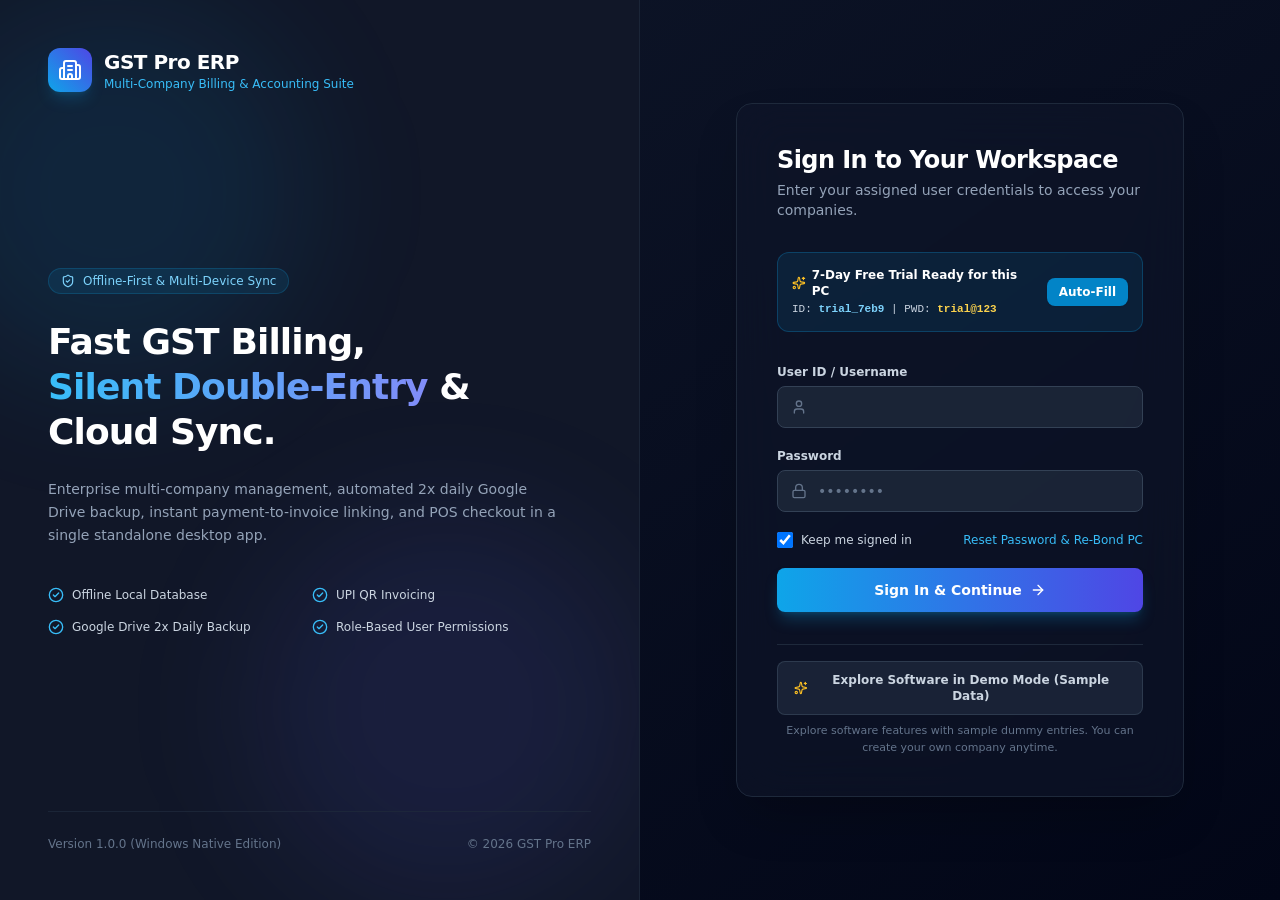
==== index.html @ 294fd4d0 "Add files via upload" ====
<!DOCTYPE html>
<html lang="en">
  <head>
    <meta charset="UTF-8" />
    <link rel="icon" type="image/svg+xml" href="/logo.svg" />
    <meta name="viewport" content="width=device-width, initial-scale=1.0" />
    <title>UBIT ERP GST Billing Software</title>
    <!-- Inter font -->
    <link rel="preconnect" href="https://fonts.googleapis.com">
    <link rel="preconnect" href="https://fonts.gstatic.com" crossorigin>
    <link href="https://fonts.googleapis.com/css2?family=Inter:wght@300;400;500;600;700;800&family=JetBrains+Mono:wght@400;500;600&display=swap" rel="stylesheet">
    <script type="module" crossorigin src="./assets/index-BmCd4CNB.js"></script>
    <script type="module" src="./assets/erp-enterprise-engine.js"></script>
    <link rel="stylesheet" crossorigin href="./assets/index-CzDQ3wMo.css">
    
    <!-- Automatic file:// Protocol Detection & Local Server Bridge -->
    <script>
      (function() {
        if (window.location.protocol === 'file:') {
          // Check if local server is listening on port 5173
          var testImg = new Image();
          testImg.onload = function() {
            window.location.href = 'http://localhost:5173/';
          };
          testImg.onerror = function() {
            setTimeout(function() {
              var root = document.getElementById('root');
              if (root && (!root.children || root.children.length === 0)) {
                root.className = 'min-h-screen flex items-center justify-center p-4 bg-slate-900 text-slate-100 font-sans';
                root.innerHTML = '<div style="max-width:540px;background:#1e293b;border:1px solid #334155;border-radius:16px;padding:32px;box-shadow:0 25px 50px -12px rgba(0,0,0,0.5);text-align:center;">' +
                  '<div style="font-size:42px;margin-bottom:12px;">🏢</div>' +
                  '<h2 style="font-size:20px;font-weight:800;color:#38bdf8;margin:0 0 8px 0;">UBIT ERP GST Billing Software</h2>' +
                  '<p style="font-size:13px;color:#94a3b8;line-height:1.5;margin-bottom:20px;">' +
                  'When opened as a direct file link (<code>file:///</code>), modern browsers restrict module loading due to web security sandboxes.' +
                  '</p>' +
                  '<div style="background:#0f172a;border:1px solid #334155;border-radius:12px;padding:16px;margin-bottom:24px;text-align:left;font-size:12px;color:#cbd5e1;line-height:1.7;">' +
                  '<strong style="color:#38bdf8;">👉 How to open locally with 1 click:</strong><br>' +
                  '1. Open this folder: <code style="color:#f1f5f9;">d:\\Websites\\ERP 14-10-2026</code><br>' +
                  '2. Double-click <strong>Launch-Software.bat</strong>.<br>' +
                  '3. The local engine will start instantly at <strong>http://localhost:5173/</strong>.' +
                  '</div>' +
                  '<a href="http://localhost:5173/" style="display:inline-block;background:#0284c7;color:#fff;font-weight:700;font-size:13px;padding:10px 24px;border-radius:8px;text-decoration:none;box-shadow:0 4px 12px rgba(2,132,199,0.3);">Launch at http://localhost:5173/ →</a>' +
                  '</div>';
              }
            }, 600);
          };
          testImg.src = 'http://localhost:5173/assets/index-CzDQ3wMo.css?t=' + Date.now();
        }
      })();
    </script>
  </head>
  <body class="bg-gray-50 text-slate-800 antialiased font-sans select-none overflow-hidden h-screen w-screen">
    <div id="root" class="h-full w-full"></div>
  </body>
</html>
---- assets/index-CzDQ3wMo.css ----
*,:before,:after{--tw-border-spacing-x: 0;--tw-border-spacing-y: 0;--tw-translate-x: 0;--tw-translate-y: 0;--tw-rotate: 0;--tw-skew-x: 0;--tw-skew-y: 0;--tw-scale-x: 1;--tw-scale-y: 1;--tw-pan-x: ;--tw-pan-y: ;--tw-pinch-zoom: ;--tw-scroll-snap-strictness: proximity;--tw-gradient-from-position: ;--tw-gradient-via-position: ;--tw-gradient-to-position: ;--tw-ordinal: ;--tw-slashed-zero: ;--tw-numeric-figure: ;--tw-numeric-spacing: ;--tw-numeric-fraction: ;--tw-ring-inset: ;--tw-ring-offset-width: 0px;--tw-ring-offset-color: #fff;--tw-ring-color: rgb(59 130 246 / .5);--tw-ring-offset-shadow: 0 0 #0000;--tw-ring-shadow: 0 0 #0000;--tw-shadow: 0 0 #0000;--tw-shadow-colored: 0 0 #0000;--tw-blur: ;--tw-brightness: ;--tw-contrast: ;--tw-grayscale: ;--tw-hue-rotate: ;--tw-invert: ;--tw-saturate: ;--tw-sepia: ;--tw-drop-shadow: ;--tw-backdrop-blur: ;--tw-backdrop-brightness: ;--tw-backdrop-contrast: ;--tw-backdrop-grayscale: ;--tw-backdrop-hue-rotate: ;--tw-backdrop-invert: ;--tw-backdrop-opacity: ;--tw-backdrop-saturate: ;--tw-backdrop-sepia: ;--tw-contain-size: ;--tw-contain-layout: ;--tw-contain-paint: ;--tw-contain-style: }::backdrop{--tw-border-spacing-x: 0;--tw-border-spacing-y: 0;--tw-translate-x: 0;--tw-translate-y: 0;--tw-rotate: 0;--tw-skew-x: 0;--tw-skew-y: 0;--tw-scale-x: 1;--tw-scale-y: 1;--tw-pan-x: ;--tw-pan-y: ;--tw-pinch-zoom: ;--tw-scroll-snap-strictness: proximity;--tw-gradient-from-position: ;--tw-gradient-via-position: ;--tw-gradient-to-position: ;--tw-ordinal: ;--tw-slashed-zero: ;--tw-numeric-figure: ;--tw-numeric-spacing: ;--tw-numeric-fraction: ;--tw-ring-inset: ;--tw-ring-offset-width: 0px;--tw-ring-offset-color: #fff;--tw-ring-color: rgb(59 130 246 / .5);--tw-ring-offset-shadow: 0 0 #0000;--tw-ring-shadow: 0 0 #0000;--tw-shadow: 0 0 #0000;--tw-shadow-colored: 0 0 #0000;--tw-blur: ;--tw-brightness: ;--tw-contrast: ;--tw-grayscale: ;--tw-hue-rotate: ;--tw-invert: ;--tw-saturate: ;--tw-sepia: ;--tw-drop-shadow: ;--tw-backdrop-blur: ;--tw-backdrop-brightness: ;--tw-backdrop-contrast: ;--tw-backdrop-grayscale: ;--tw-backdrop-hue-rotate: ;--tw-backdrop-invert: ;--tw-backdrop-opacity: ;--tw-backdrop-saturate: ;--tw-backdrop-sepia: ;--tw-contain-size: ;--tw-contain-layout: ;--tw-contain-paint: ;--tw-contain-style: }*,:before,:after{box-sizing:border-box;border-width:0;border-style:solid;border-color:#e5e7eb}:before,:after{--tw-content: ""}html,:host{line-height:1.5;-webkit-text-size-adjust:100%;-moz-tab-size:4;-o-tab-size:4;tab-size:4;font-family:ui-sans-serif,system-ui,sans-serif,"Apple Color Emoji","Segoe UI Emoji",Segoe UI Symbol,"Noto Color Emoji";font-feature-settings:normal;font-variation-settings:normal;-webkit-tap-highlight-color:transparent}body{margin:0;line-height:inherit}hr{height:0;color:inherit;border-top-width:1px}abbr:where([title]){-webkit-text-decoration:underline dotted;text-decoration:underline dotted}h1,h2,h3,h4,h5,h6{font-size:inherit;font-weight:inherit}a{color:inherit;text-decoration:inherit}b,strong{font-weight:bolder}code,kbd,samp,pre{font-family:ui-monospace,SFMono-Regular,Menlo,Monaco,Consolas,Liberation Mono,Courier New,monospace;font-feature-settings:normal;font-variation-settings:normal;font-size:1em}small{font-size:80%}sub,sup{font-size:75%;line-height:0;position:relative;vertical-align:baseline}sub{bottom:-.25em}sup{top:-.5em}table{text-indent:0;border-color:inherit;border-collapse:collapse}button,input,optgroup,select,textarea{font-family:inherit;font-feature-settings:inherit;font-variation-settings:inherit;font-size:100%;font-weight:inherit;line-height:inherit;letter-spacing:inherit;color:inherit;margin:0;padding:0}button,select{text-transform:none}button,input:where([type=button]),input:where([type=reset]),input:where([type=submit]){-webkit-appearance:button;background-color:transparent;background-image:none}:-moz-focusring{outline:auto}:-moz-ui-invalid{box-shadow:none}progress{vertical-align:baseline}::-webkit-inner-spin-button,::-webkit-outer-spin-button{height:auto}[type=search]{-webkit-appearance:textfield;outline-offset:-2px}::-webkit-search-decoration{-webkit-appearance:none}::-webkit-file-upload-button{-webkit-appearance:button;font:inherit}summary{display:list-item}blockquote,dl,dd,h1,h2,h3,h4,h5,h6,hr,figure,p,pre{margin:0}fieldset{margin:0;padding:0}legend{padding:0}ol,ul,menu{list-style:none;margin:0;padding:0}dialog{padding:0}textarea{resize:vertical}input::-moz-placeholder,textarea::-moz-placeholder{opacity:1;color:#9ca3af}input::placeholder,textarea::placeholder{opacity:1;color:#9ca3af}button,[role=button]{cursor:pointer}:disabled{cursor:default}img,svg,video,canvas,audio,iframe,embed,object{display:block;vertical-align:middle}img,video{max-width:100%;height:auto}[hidden]:where(:not([hidden=until-found])){display:none}body{font-family:Inter,system-ui,-apple-system,BlinkMacSystemFont,Segoe UI,Roboto,Oxygen,Ubuntu,Cantarell,sans-serif}.container{width:100%}@media(min-width:640px){.container{max-width:640px}}@media(min-width:768px){.container{max-width:768px}}@media(min-width:1024px){.container{max-width:1024px}}@media(min-width:1280px){.container{max-width:1280px}}@media(min-width:1536px){.container{max-width:1536px}}.pointer-events-none{pointer-events:none}.visible{visibility:visible}.collapse{visibility:collapse}.static{position:static}.fixed{position:fixed}.absolute{position:absolute}.relative{position:relative}.sticky{position:sticky}.inset-0{top:0;right:0;bottom:0;left:0}.inset-y-0{top:0;bottom:0}.-left-20{left:-5rem}.-top-2\.5{top:-.625rem}.bottom-0{bottom:0}.left-0{left:0}.left-2{left:.5rem}.left-2\.5{left:.625rem}.left-3{left:.75rem}.right-0{right:0}.right-2{right:.5rem}.right-2\.5{right:.625rem}.right-3{right:.75rem}.right-4{right:1rem}.top-0{top:0}.top-1{top:.25rem}.top-1\/2{top:50%}.top-11{top:2.75rem}.top-2{top:.5rem}.top-2\.5{top:.625rem}.top-4{top:1rem}.top-full{top:100%}.z-10{z-index:10}.z-20{z-index:20}.z-30{z-index:30}.z-40{z-index:40}.z-50{z-index:50}.z-\[60\]{z-index:60}.z-\[70\]{z-index:70}.z-\[9998\]{z-index:9998}.z-\[9999\]{z-index:9999}.col-span-2{grid-column:span 2 / span 2}.col-span-3{grid-column:span 3 / span 3}.col-span-full{grid-column:1 / -1}.mx-1{margin-left:.25rem;margin-right:.25rem}.mx-2{margin-left:.5rem;margin-right:.5rem}.mx-auto{margin-left:auto;margin-right:auto}.my-1{margin-top:.25rem;margin-bottom:.25rem}.my-auto{margin-top:auto;margin-bottom:auto}.mb-0\.5{margin-bottom:.125rem}.mb-1{margin-bottom:.25rem}.mb-1\.5{margin-bottom:.375rem}.mb-2{margin-bottom:.5rem}.mb-3{margin-bottom:.75rem}.mb-4{margin-bottom:1rem}.mb-6{margin-bottom:1.5rem}.mb-8{margin-bottom:2rem}.ml-0\.5{margin-left:.125rem}.ml-1{margin-left:.25rem}.ml-1\.5{margin-left:.375rem}.ml-2{margin-left:.5rem}.ml-auto{margin-left:auto}.mr-1{margin-right:.25rem}.mr-1\.5{margin-right:.375rem}.mt-0\.5{margin-top:.125rem}.mt-1{margin-top:.25rem}.mt-1\.5{margin-top:.375rem}.mt-10{margin-top:2.5rem}.mt-2{margin-top:.5rem}.mt-3{margin-top:.75rem}.mt-4{margin-top:1rem}.mt-5{margin-top:1.25rem}.mt-6{margin-top:1.5rem}.mt-8{margin-top:2rem}.line-clamp-2{overflow:hidden;display:-webkit-box;-webkit-box-orient:vertical;-webkit-line-clamp:2}.block{display:block}.inline-block{display:inline-block}.flex{display:flex}.inline-flex{display:inline-flex}.table{display:table}.grid{display:grid}.contents{display:contents}.hidden{display:none}.h-1\.5{height:.375rem}.h-10{height:2.5rem}.h-11{height:2.75rem}.h-12{height:3rem}.h-14{height:3.5rem}.h-16{height:4rem}.h-2{height:.5rem}.h-2\.5{height:.625rem}.h-3{height:.75rem}.h-3\.5{height:.875rem}.h-4{height:1rem}.h-48{height:12rem}.h-5{height:1.25rem}.h-6{height:1.5rem}.h-7{height:1.75rem}.h-72{height:18rem}.h-8{height:2rem}.h-9{height:2.25rem}.h-96{height:24rem}.h-\[18px\]{height:18px}.h-\[92vh\]{height:92vh}.h-\[95vh\]{height:95vh}.h-\[calc\(100vh-112px\)\]{height:calc(100vh - 112px)}.h-full{height:100%}.h-screen{height:100vh}.max-h-11{max-height:2.75rem}.max-h-24{max-height:6rem}.max-h-36{max-height:9rem}.max-h-40{max-height:10rem}.max-h-48{max-height:12rem}.max-h-52{max-height:13rem}.max-h-56{max-height:14rem}.max-h-60{max-height:15rem}.max-h-80{max-height:20rem}.max-h-\[320px\]{max-height:320px}.max-h-\[340px\]{max-height:340px}.max-h-\[380px\]{max-height:380px}.max-h-\[60vh\]{max-height:60vh}.max-h-\[80vh\]{max-height:80vh}.max-h-\[90vh\]{max-height:90vh}.max-h-\[92vh\]{max-height:92vh}.max-h-\[94vh\]{max-height:94vh}.max-h-\[95vh\]{max-height:95vh}.max-h-full{max-height:100%}.min-h-\[105px\]{min-height:105px}.min-h-\[115px\]{min-height:115px}.min-h-\[340px\]{min-height:340px}.min-h-\[80px\]{min-height:80px}.min-h-screen{min-height:100vh}.w-1\.5{width:.375rem}.w-10{width:2.5rem}.w-11{width:2.75rem}.w-12{width:3rem}.w-14{width:3.5rem}.w-16{width:4rem}.w-2{width:.5rem}.w-2\.5{width:.625rem}.w-20{width:5rem}.w-24{width:6rem}.w-28{width:7rem}.w-3{width:.75rem}.w-3\.5{width:.875rem}.w-32{width:8rem}.w-36{width:9rem}.w-4{width:1rem}.w-44{width:11rem}.w-48{width:12rem}.w-5{width:1.25rem}.w-56{width:14rem}.w-6{width:1.5rem}.w-64{width:16rem}.w-7{width:1.75rem}.w-72{width:18rem}.w-8{width:2rem}.w-80{width:20rem}.w-9{width:2.25rem}.w-96{width:24rem}.w-\[18px\]{width:18px}.w-full{width:100%}.w-px{width:1px}.w-screen{width:100vw}.min-w-0{min-width:0px}.min-w-\[140px\]{min-width:140px}.min-w-\[160px\]{min-width:160px}.min-w-\[200px\]{min-width:200px}.min-w-\[220px\]{min-width:220px}.min-w-\[240px\]{min-width:240px}.min-w-\[260px\]{min-width:260px}.max-w-2xl{max-width:42rem}.max-w-3xl{max-width:48rem}.max-w-4xl{max-width:56rem}.max-w-5xl{max-width:64rem}.max-w-6xl{max-width:72rem}.max-w-\[120px\]{max-width:120px}.max-w-\[130px\]{max-width:130px}.max-w-\[140px\]{max-width:140px}.max-w-\[1600px\]{max-width:1600px}.max-w-\[160px\]{max-width:160px}.max-w-\[180px\]{max-width:180px}.max-w-\[200px\]{max-width:200px}.max-w-\[280px\]{max-width:280px}.max-w-\[340px\]{max-width:340px}.max-w-\[380px\]{max-width:380px}.max-w-\[420px\]{max-width:420px}.max-w-full{max-width:100%}.max-w-lg{max-width:32rem}.max-w-md{max-width:28rem}.max-w-sm{max-width:24rem}.max-w-xl{max-width:36rem}.max-w-xs{max-width:20rem}.flex-1{flex:1 1 0%}.shrink-0{flex-shrink:0}.border-collapse{border-collapse:collapse}.-translate-y-1\/2{--tw-translate-y: -50%;transform:translate(var(--tw-translate-x),var(--tw-translate-y)) rotate(var(--tw-rotate)) skew(var(--tw-skew-x)) skewY(var(--tw-skew-y)) scaleX(var(--tw-scale-x)) scaleY(var(--tw-scale-y))}.rotate-180{--tw-rotate: 180deg;transform:translate(var(--tw-translate-x),var(--tw-translate-y)) rotate(var(--tw-rotate)) skew(var(--tw-skew-x)) skewY(var(--tw-skew-y)) scaleX(var(--tw-scale-x)) scaleY(var(--tw-scale-y))}.scale-110{--tw-scale-x: 1.1;--tw-scale-y: 1.1;transform:translate(var(--tw-translate-x),var(--tw-translate-y)) rotate(var(--tw-rotate)) skew(var(--tw-skew-x)) skewY(var(--tw-skew-y)) scaleX(var(--tw-scale-x)) scaleY(var(--tw-scale-y))}@keyframes pulse{50%{opacity:.5}}.animate-pulse{animation:pulse 2s cubic-bezier(.4,0,.6,1) infinite}@keyframes spin{to{transform:rotate(360deg)}}.animate-spin{animation:spin 1s linear infinite}.cursor-default{cursor:default}.cursor-not-allowed{cursor:not-allowed}.cursor-pointer{cursor:pointer}.select-none{-webkit-user-select:none;-moz-user-select:none;user-select:none}.select-all{-webkit-user-select:all;-moz-user-select:all;user-select:all}.resize-none{resize:none}.resize{resize:both}.list-decimal{list-style-type:decimal}.appearance-none{-webkit-appearance:none;-moz-appearance:none;appearance:none}.grid-cols-1{grid-template-columns:repeat(1,minmax(0,1fr))}.grid-cols-2{grid-template-columns:repeat(2,minmax(0,1fr))}.grid-cols-3{grid-template-columns:repeat(3,minmax(0,1fr))}.grid-cols-5{grid-template-columns:repeat(5,minmax(0,1fr))}.flex-col{flex-direction:column}.flex-wrap{flex-wrap:wrap}.flex-nowrap{flex-wrap:nowrap}.items-start{align-items:flex-start}.items-end{align-items:flex-end}.items-center{align-items:center}.items-baseline{align-items:baseline}.items-stretch{align-items:stretch}.justify-start{justify-content:flex-start}.justify-end{justify-content:flex-end}.justify-center{justify-content:center}.justify-between{justify-content:space-between}.gap-0\.5{gap:.125rem}.gap-1{gap:.25rem}.gap-1\.5{gap:.375rem}.gap-2{gap:.5rem}.gap-2\.5{gap:.625rem}.gap-3{gap:.75rem}.gap-3\.5{gap:.875rem}.gap-4{gap:1rem}.gap-5{gap:1.25rem}.gap-6{gap:1.5rem}.gap-8{gap:2rem}.gap-x-6{-moz-column-gap:1.5rem;column-gap:1.5rem}.gap-y-1{row-gap:.25rem}.space-x-1\.5>:not([hidden])~:not([hidden]){--tw-space-x-reverse: 0;margin-right:calc(.375rem * var(--tw-space-x-reverse));margin-left:calc(.375rem * calc(1 - var(--tw-space-x-reverse)))}.space-x-2>:not([hidden])~:not([hidden]){--tw-space-x-reverse: 0;margin-right:calc(.5rem * var(--tw-space-x-reverse));margin-left:calc(.5rem * calc(1 - var(--tw-space-x-reverse)))}.space-y-0>:not([hidden])~:not([hidden]){--tw-space-y-reverse: 0;margin-top:calc(0px * calc(1 - var(--tw-space-y-reverse)));margin-bottom:calc(0px * var(--tw-space-y-reverse))}.space-y-0\.5>:not([hidden])~:not([hidden]){--tw-space-y-reverse: 0;margin-top:calc(.125rem * calc(1 - var(--tw-space-y-reverse)));margin-bottom:calc(.125rem * var(--tw-space-y-reverse))}.space-y-1>:not([hidden])~:not([hidden]){--tw-space-y-reverse: 0;margin-top:calc(.25rem * calc(1 - var(--tw-space-y-reverse)));margin-bottom:calc(.25rem * var(--tw-space-y-reverse))}.space-y-1\.5>:not([hidden])~:not([hidden]){--tw-space-y-reverse: 0;margin-top:calc(.375rem * calc(1 - var(--tw-space-y-reverse)));margin-bottom:calc(.375rem * var(--tw-space-y-reverse))}.space-y-2>:not([hidden])~:not([hidden]){--tw-space-y-reverse: 0;margin-top:calc(.5rem * calc(1 - var(--tw-space-y-reverse)));margin-bottom:calc(.5rem * var(--tw-space-y-reverse))}.space-y-2\.5>:not([hidden])~:not([hidden]){--tw-space-y-reverse: 0;margin-top:calc(.625rem * calc(1 - var(--tw-space-y-reverse)));margin-bottom:calc(.625rem * var(--tw-space-y-reverse))}.space-y-3>:not([hidden])~:not([hidden]){--tw-space-y-reverse: 0;margin-top:calc(.75rem * calc(1 - var(--tw-space-y-reverse)));margin-bottom:calc(.75rem * var(--tw-space-y-reverse))}.space-y-3\.5>:not([hidden])~:not([hidden]){--tw-space-y-reverse: 0;margin-top:calc(.875rem * calc(1 - var(--tw-space-y-reverse)));margin-bottom:calc(.875rem * var(--tw-space-y-reverse))}.space-y-4>:not([hidden])~:not([hidden]){--tw-space-y-reverse: 0;margin-top:calc(1rem * calc(1 - var(--tw-space-y-reverse)));margin-bottom:calc(1rem * var(--tw-space-y-reverse))}.space-y-5>:not([hidden])~:not([hidden]){--tw-space-y-reverse: 0;margin-top:calc(1.25rem * calc(1 - var(--tw-space-y-reverse)));margin-bottom:calc(1.25rem * var(--tw-space-y-reverse))}.space-y-6>:not([hidden])~:not([hidden]){--tw-space-y-reverse: 0;margin-top:calc(1.5rem * calc(1 - var(--tw-space-y-reverse)));margin-bottom:calc(1.5rem * var(--tw-space-y-reverse))}.space-y-8>:not([hidden])~:not([hidden]){--tw-space-y-reverse: 0;margin-top:calc(2rem * calc(1 - var(--tw-space-y-reverse)));margin-bottom:calc(2rem * var(--tw-space-y-reverse))}.divide-x>:not([hidden])~:not([hidden]){--tw-divide-x-reverse: 0;border-right-width:calc(1px * var(--tw-divide-x-reverse));border-left-width:calc(1px * calc(1 - var(--tw-divide-x-reverse)))}.divide-y>:not([hidden])~:not([hidden]){--tw-divide-y-reverse: 0;border-top-width:calc(1px * calc(1 - var(--tw-divide-y-reverse)));border-bottom-width:calc(1px * var(--tw-divide-y-reverse))}.divide-slate-100>:not([hidden])~:not([hidden]){--tw-divide-opacity: 1;border-color:rgb(241 245 249 / var(--tw-divide-opacity, 1))}.divide-slate-200>:not([hidden])~:not([hidden]){--tw-divide-opacity: 1;border-color:rgb(226 232 240 / var(--tw-divide-opacity, 1))}.divide-slate-700>:not([hidden])~:not([hidden]){--tw-divide-opacity: 1;border-color:rgb(51 65 85 / var(--tw-divide-opacity, 1))}.self-start{align-self:flex-start}.overflow-hidden{overflow:hidden}.overflow-visible{overflow:visible}.overflow-x-auto{overflow-x:auto}.overflow-y-auto{overflow-y:auto}.truncate{overflow:hidden;text-overflow:ellipsis;white-space:nowrap}.whitespace-nowrap{white-space:nowrap}.whitespace-pre-line{white-space:pre-line}.break-all{word-break:break-all}.rounded{border-radius:.25rem}.rounded-2xl{border-radius:1rem}.rounded-full{border-radius:9999px}.rounded-lg{border-radius:.5rem}.rounded-md{border-radius:.375rem}.rounded-xl{border-radius:.75rem}.rounded-b-2xl{border-bottom-right-radius:1rem;border-bottom-left-radius:1rem}.rounded-t-2xl{border-top-left-radius:1rem;border-top-right-radius:1rem}.border{border-width:1px}.border-0{border-width:0px}.border-2{border-width:2px}.border-4{border-width:4px}.border-b{border-bottom-width:1px}.border-b-0{border-bottom-width:0px}.border-b-2{border-bottom-width:2px}.border-l{border-left-width:1px}.border-l-4{border-left-width:4px}.border-l-8{border-left-width:8px}.border-r{border-right-width:1px}.border-r-2{border-right-width:2px}.border-t{border-top-width:1px}.border-t-2{border-top-width:2px}.border-t-4{border-top-width:4px}.border-dashed{border-style:dashed}.border-double{border-style:double}.border-amber-200{--tw-border-opacity: 1;border-color:rgb(253 230 138 / var(--tw-border-opacity, 1))}.border-amber-200\/50{border-color:#fde68a80}.border-amber-200\/60{border-color:#fde68a99}.border-amber-300{--tw-border-opacity: 1;border-color:rgb(252 211 77 / var(--tw-border-opacity, 1))}.border-amber-400{--tw-border-opacity: 1;border-color:rgb(251 191 36 / var(--tw-border-opacity, 1))}.border-amber-500{--tw-border-opacity: 1;border-color:rgb(245 158 11 / var(--tw-border-opacity, 1))}.border-amber-500\/30{border-color:#f59e0b4d}.border-amber-500\/40{border-color:#f59e0b66}.border-amber-600{--tw-border-opacity: 1;border-color:rgb(217 119 6 / var(--tw-border-opacity, 1))}.border-emerald-100{--tw-border-opacity: 1;border-color:rgb(209 250 229 / var(--tw-border-opacity, 1))}.border-emerald-200{--tw-border-opacity: 1;border-color:rgb(167 243 208 / var(--tw-border-opacity, 1))}.border-emerald-200\/60{border-color:#a7f3d099}.border-emerald-200\/80{border-color:#a7f3d0cc}.border-emerald-300{--tw-border-opacity: 1;border-color:rgb(110 231 183 / var(--tw-border-opacity, 1))}.border-emerald-400\/30{border-color:#34d3994d}.border-emerald-500{--tw-border-opacity: 1;border-color:rgb(16 185 129 / var(--tw-border-opacity, 1))}.border-emerald-500\/20{border-color:#10b98133}.border-emerald-500\/25{border-color:#10b98140}.border-emerald-500\/30{border-color:#10b9814d}.border-emerald-700{--tw-border-opacity: 1;border-color:rgb(4 120 87 / var(--tw-border-opacity, 1))}.border-emerald-800{--tw-border-opacity: 1;border-color:rgb(6 95 70 / var(--tw-border-opacity, 1))}.border-indigo-100{--tw-border-opacity: 1;border-color:rgb(224 231 255 / var(--tw-border-opacity, 1))}.border-indigo-200{--tw-border-opacity: 1;border-color:rgb(199 210 254 / var(--tw-border-opacity, 1))}.border-indigo-200\/60{border-color:#c7d2fe99}.border-indigo-300{--tw-border-opacity: 1;border-color:rgb(165 180 252 / var(--tw-border-opacity, 1))}.border-indigo-700{--tw-border-opacity: 1;border-color:rgb(67 56 202 / var(--tw-border-opacity, 1))}.border-purple-200{--tw-border-opacity: 1;border-color:rgb(233 213 255 / var(--tw-border-opacity, 1))}.border-red-100{--tw-border-opacity: 1;border-color:rgb(254 226 226 / var(--tw-border-opacity, 1))}.border-rose-100{--tw-border-opacity: 1;border-color:rgb(255 228 230 / var(--tw-border-opacity, 1))}.border-rose-200{--tw-border-opacity: 1;border-color:rgb(254 205 211 / var(--tw-border-opacity, 1))}.border-rose-200\/60{border-color:#fecdd399}.border-rose-200\/80{border-color:#fecdd3cc}.border-rose-300{--tw-border-opacity: 1;border-color:rgb(253 164 175 / var(--tw-border-opacity, 1))}.border-rose-500{--tw-border-opacity: 1;border-color:rgb(244 63 94 / var(--tw-border-opacity, 1))}.border-rose-500\/20{border-color:#f43f5e33}.border-rose-500\/30{border-color:#f43f5e4d}.border-rose-700{--tw-border-opacity: 1;border-color:rgb(190 18 60 / var(--tw-border-opacity, 1))}.border-rose-800{--tw-border-opacity: 1;border-color:rgb(159 18 57 / var(--tw-border-opacity, 1))}.border-sky-100{--tw-border-opacity: 1;border-color:rgb(224 242 254 / var(--tw-border-opacity, 1))}.border-sky-200{--tw-border-opacity: 1;border-color:rgb(186 230 253 / var(--tw-border-opacity, 1))}.border-sky-200\/60{border-color:#bae6fd99}.border-sky-300{--tw-border-opacity: 1;border-color:rgb(125 211 252 / var(--tw-border-opacity, 1))}.border-sky-400{--tw-border-opacity: 1;border-color:rgb(56 189 248 / var(--tw-border-opacity, 1))}.border-sky-500{--tw-border-opacity: 1;border-color:rgb(14 165 233 / var(--tw-border-opacity, 1))}.border-sky-500\/20{border-color:#0ea5e933}.border-sky-500\/25{border-color:#0ea5e940}.border-sky-500\/30{border-color:#0ea5e94d}.border-sky-500\/40{border-color:#0ea5e966}.border-sky-600{--tw-border-opacity: 1;border-color:rgb(2 132 199 / var(--tw-border-opacity, 1))}.border-sky-800\/80{border-color:#075985cc}.border-slate-100{--tw-border-opacity: 1;border-color:rgb(241 245 249 / var(--tw-border-opacity, 1))}.border-slate-200{--tw-border-opacity: 1;border-color:rgb(226 232 240 / var(--tw-border-opacity, 1))}.border-slate-200\/60{border-color:#e2e8f099}.border-slate-200\/80{border-color:#e2e8f0cc}.border-slate-200\/90{border-color:#e2e8f0e6}.border-slate-300{--tw-border-opacity: 1;border-color:rgb(203 213 225 / var(--tw-border-opacity, 1))}.border-slate-400{--tw-border-opacity: 1;border-color:rgb(148 163 184 / var(--tw-border-opacity, 1))}.border-slate-600{--tw-border-opacity: 1;border-color:rgb(71 85 105 / var(--tw-border-opacity, 1))}.border-slate-700{--tw-border-opacity: 1;border-color:rgb(51 65 85 / var(--tw-border-opacity, 1))}.border-slate-700\/60{border-color:#33415599}.border-slate-700\/80{border-color:#334155cc}.border-slate-800{--tw-border-opacity: 1;border-color:rgb(30 41 59 / var(--tw-border-opacity, 1))}.border-slate-800\/80{border-color:#1e293bcc}.border-teal-500{--tw-border-opacity: 1;border-color:rgb(20 184 166 / var(--tw-border-opacity, 1))}.border-transparent{border-color:transparent}.border-white\/30{border-color:#ffffff4d}.border-t-sky-500{--tw-border-opacity: 1;border-top-color:rgb(14 165 233 / var(--tw-border-opacity, 1))}.border-t-white{--tw-border-opacity: 1;border-top-color:rgb(255 255 255 / var(--tw-border-opacity, 1))}.bg-\[\#1a73e8\]{--tw-bg-opacity: 1;background-color:rgb(26 115 232 / var(--tw-bg-opacity, 1))}.bg-amber-100{--tw-bg-opacity: 1;background-color:rgb(254 243 199 / var(--tw-bg-opacity, 1))}.bg-amber-400{--tw-bg-opacity: 1;background-color:rgb(251 191 36 / var(--tw-bg-opacity, 1))}.bg-amber-50{--tw-bg-opacity: 1;background-color:rgb(255 251 235 / var(--tw-bg-opacity, 1))}.bg-amber-50\/40{background-color:#fffbeb66}.bg-amber-50\/60{background-color:#fffbeb99}.bg-amber-500{--tw-bg-opacity: 1;background-color:rgb(245 158 11 / var(--tw-bg-opacity, 1))}.bg-amber-500\/10{background-color:#f59e0b1a}.bg-amber-500\/15{background-color:#f59e0b26}.bg-amber-500\/20{background-color:#f59e0b33}.bg-amber-600{--tw-bg-opacity: 1;background-color:rgb(217 119 6 / var(--tw-bg-opacity, 1))}.bg-black\/50{background-color:#00000080}.bg-black\/60{background-color:#0009}.bg-black\/70{background-color:#000000b3}.bg-black\/75{background-color:#000000bf}.bg-black\/80{background-color:#000c}.bg-cyan-400{--tw-bg-opacity: 1;background-color:rgb(34 211 238 / var(--tw-bg-opacity, 1))}.bg-cyan-50\/20{background-color:#ecfeff33}.bg-cyan-600{--tw-bg-opacity: 1;background-color:rgb(8 145 178 / var(--tw-bg-opacity, 1))}.bg-emerald-100{--tw-bg-opacity: 1;background-color:rgb(209 250 229 / var(--tw-bg-opacity, 1))}.bg-emerald-400{--tw-bg-opacity: 1;background-color:rgb(52 211 153 / var(--tw-bg-opacity, 1))}.bg-emerald-50{--tw-bg-opacity: 1;background-color:rgb(236 253 245 / var(--tw-bg-opacity, 1))}.bg-emerald-50\/40{background-color:#ecfdf566}.bg-emerald-50\/50{background-color:#ecfdf580}.bg-emerald-50\/70{background-color:#ecfdf5b3}.bg-emerald-500{--tw-bg-opacity: 1;background-color:rgb(16 185 129 / var(--tw-bg-opacity, 1))}.bg-emerald-500\/10{background-color:#10b9811a}.bg-emerald-500\/15{background-color:#10b98126}.bg-emerald-500\/20{background-color:#10b98133}.bg-emerald-600{--tw-bg-opacity: 1;background-color:rgb(5 150 105 / var(--tw-bg-opacity, 1))}.bg-emerald-700{--tw-bg-opacity: 1;background-color:rgb(4 120 87 / var(--tw-bg-opacity, 1))}.bg-emerald-900{--tw-bg-opacity: 1;background-color:rgb(6 78 59 / var(--tw-bg-opacity, 1))}.bg-emerald-950{--tw-bg-opacity: 1;background-color:rgb(2 44 34 / var(--tw-bg-opacity, 1))}.bg-gray-50{--tw-bg-opacity: 1;background-color:rgb(249 250 251 / var(--tw-bg-opacity, 1))}.bg-indigo-100{--tw-bg-opacity: 1;background-color:rgb(224 231 255 / var(--tw-bg-opacity, 1))}.bg-indigo-400{--tw-bg-opacity: 1;background-color:rgb(129 140 248 / var(--tw-bg-opacity, 1))}.bg-indigo-50{--tw-bg-opacity: 1;background-color:rgb(238 242 255 / var(--tw-bg-opacity, 1))}.bg-indigo-50\/20{background-color:#eef2ff33}.bg-indigo-50\/60{background-color:#eef2ff99}.bg-indigo-50\/70{background-color:#eef2ffb3}.bg-indigo-500\/10{background-color:#6366f11a}.bg-indigo-600{--tw-bg-opacity: 1;background-color:rgb(79 70 229 / var(--tw-bg-opacity, 1))}.bg-navy-900{--tw-bg-opacity: 1;background-color:rgb(17 23 40 / var(--tw-bg-opacity, 1))}.bg-navy-950{--tw-bg-opacity: 1;background-color:rgb(10 13 24 / var(--tw-bg-opacity, 1))}.bg-purple-50{--tw-bg-opacity: 1;background-color:rgb(250 245 255 / var(--tw-bg-opacity, 1))}.bg-purple-600{--tw-bg-opacity: 1;background-color:rgb(147 51 234 / var(--tw-bg-opacity, 1))}.bg-purple-700{--tw-bg-opacity: 1;background-color:rgb(126 34 206 / var(--tw-bg-opacity, 1))}.bg-red-50\/60{background-color:#fef2f299}.bg-rose-100{--tw-bg-opacity: 1;background-color:rgb(255 228 230 / var(--tw-bg-opacity, 1))}.bg-rose-400{--tw-bg-opacity: 1;background-color:rgb(251 113 133 / var(--tw-bg-opacity, 1))}.bg-rose-50{--tw-bg-opacity: 1;background-color:rgb(255 241 242 / var(--tw-bg-opacity, 1))}.bg-rose-50\/20{background-color:#fff1f233}.bg-rose-50\/40{background-color:#fff1f266}.bg-rose-50\/70{background-color:#fff1f2b3}.bg-rose-500{--tw-bg-opacity: 1;background-color:rgb(244 63 94 / var(--tw-bg-opacity, 1))}.bg-rose-500\/10{background-color:#f43f5e1a}.bg-rose-500\/15{background-color:#f43f5e26}.bg-rose-500\/20{background-color:#f43f5e33}.bg-rose-600{--tw-bg-opacity: 1;background-color:rgb(225 29 72 / var(--tw-bg-opacity, 1))}.bg-rose-900{--tw-bg-opacity: 1;background-color:rgb(136 19 55 / var(--tw-bg-opacity, 1))}.bg-rose-950{--tw-bg-opacity: 1;background-color:rgb(76 5 25 / var(--tw-bg-opacity, 1))}.bg-sky-100{--tw-bg-opacity: 1;background-color:rgb(224 242 254 / var(--tw-bg-opacity, 1))}.bg-sky-100\/70{background-color:#e0f2feb3}.bg-sky-50{--tw-bg-opacity: 1;background-color:rgb(240 249 255 / var(--tw-bg-opacity, 1))}.bg-sky-50\/20{background-color:#f0f9ff33}.bg-sky-50\/30{background-color:#f0f9ff4d}.bg-sky-50\/40{background-color:#f0f9ff66}.bg-sky-50\/50{background-color:#f0f9ff80}.bg-sky-50\/60{background-color:#f0f9ff99}.bg-sky-50\/70{background-color:#f0f9ffb3}.bg-sky-50\/80{background-color:#f0f9ffcc}.bg-sky-500{--tw-bg-opacity: 1;background-color:rgb(14 165 233 / var(--tw-bg-opacity, 1))}.bg-sky-500\/10{background-color:#0ea5e91a}.bg-sky-500\/15{background-color:#0ea5e926}.bg-sky-500\/20{background-color:#0ea5e933}.bg-sky-600{--tw-bg-opacity: 1;background-color:rgb(2 132 199 / var(--tw-bg-opacity, 1))}.bg-sky-600\/20{background-color:#0284c733}.bg-sky-800{--tw-bg-opacity: 1;background-color:rgb(7 89 133 / var(--tw-bg-opacity, 1))}.bg-sky-950\/70{background-color:#082f49b3}.bg-slate-100{--tw-bg-opacity: 1;background-color:rgb(241 245 249 / var(--tw-bg-opacity, 1))}.bg-slate-100\/70{background-color:#f1f5f9b3}.bg-slate-100\/80{background-color:#f1f5f9cc}.bg-slate-200{--tw-bg-opacity: 1;background-color:rgb(226 232 240 / var(--tw-bg-opacity, 1))}.bg-slate-200\/60{background-color:#e2e8f099}.bg-slate-200\/80{background-color:#e2e8f0cc}.bg-slate-300{--tw-bg-opacity: 1;background-color:rgb(203 213 225 / var(--tw-bg-opacity, 1))}.bg-slate-50{--tw-bg-opacity: 1;background-color:rgb(248 250 252 / var(--tw-bg-opacity, 1))}.bg-slate-50\/50{background-color:#f8fafc80}.bg-slate-50\/70{background-color:#f8fafcb3}.bg-slate-50\/80{background-color:#f8fafccc}.bg-slate-50\/90{background-color:#f8fafce6}.bg-slate-700{--tw-bg-opacity: 1;background-color:rgb(51 65 85 / var(--tw-bg-opacity, 1))}.bg-slate-700\/50{background-color:#33415580}.bg-slate-700\/80{background-color:#334155cc}.bg-slate-800{--tw-bg-opacity: 1;background-color:rgb(30 41 59 / var(--tw-bg-opacity, 1))}.bg-slate-800\/50{background-color:#1e293b80}.bg-slate-800\/60{background-color:#1e293b99}.bg-slate-800\/80{background-color:#1e293bcc}.bg-slate-900{--tw-bg-opacity: 1;background-color:rgb(15 23 42 / var(--tw-bg-opacity, 1))}.bg-slate-900\/40{background-color:#0f172a66}.bg-slate-900\/60{background-color:#0f172a99}.bg-slate-900\/90{background-color:#0f172ae6}.bg-slate-950{--tw-bg-opacity: 1;background-color:rgb(2 6 23 / var(--tw-bg-opacity, 1))}.bg-teal-50{--tw-bg-opacity: 1;background-color:rgb(240 253 250 / var(--tw-bg-opacity, 1))}.bg-teal-600{--tw-bg-opacity: 1;background-color:rgb(13 148 136 / var(--tw-bg-opacity, 1))}.bg-transparent{background-color:transparent}.bg-white{--tw-bg-opacity: 1;background-color:rgb(255 255 255 / var(--tw-bg-opacity, 1))}.bg-white\/20{background-color:#fff3}.bg-white\/70{background-color:#ffffffb3}.bg-white\/80{background-color:#fffc}.bg-gradient-to-br{background-image:linear-gradient(to bottom right,var(--tw-gradient-stops))}.bg-gradient-to-r{background-image:linear-gradient(to right,var(--tw-gradient-stops))}.bg-gradient-to-tr{background-image:linear-gradient(to top right,var(--tw-gradient-stops))}.from-cyan-400{--tw-gradient-from: #22d3ee var(--tw-gradient-from-position);--tw-gradient-to: rgb(34 211 238 / 0) var(--tw-gradient-to-position);--tw-gradient-stops: var(--tw-gradient-from), var(--tw-gradient-to)}.from-emerald-600{--tw-gradient-from: #059669 var(--tw-gradient-from-position);--tw-gradient-to: rgb(5 150 105 / 0) var(--tw-gradient-to-position);--tw-gradient-stops: var(--tw-gradient-from), var(--tw-gradient-to)}.from-indigo-400{--tw-gradient-from: #818cf8 var(--tw-gradient-from-position);--tw-gradient-to: rgb(129 140 248 / 0) var(--tw-gradient-to-position);--tw-gradient-stops: var(--tw-gradient-from), var(--tw-gradient-to)}.from-rose-400{--tw-gradient-from: #fb7185 var(--tw-gradient-from-position);--tw-gradient-to: rgb(251 113 133 / 0) var(--tw-gradient-to-position);--tw-gradient-stops: var(--tw-gradient-from), var(--tw-gradient-to)}.from-rose-600{--tw-gradient-from: #e11d48 var(--tw-gradient-from-position);--tw-gradient-to: rgb(225 29 72 / 0) var(--tw-gradient-to-position);--tw-gradient-stops: var(--tw-gradient-from), var(--tw-gradient-to)}.from-sky-400{--tw-gradient-from: #38bdf8 var(--tw-gradient-from-position);--tw-gradient-to: rgb(56 189 248 / 0) var(--tw-gradient-to-position);--tw-gradient-stops: var(--tw-gradient-from), var(--tw-gradient-to)}.from-sky-500{--tw-gradient-from: #0ea5e9 var(--tw-gradient-from-position);--tw-gradient-to: rgb(14 165 233 / 0) var(--tw-gradient-to-position);--tw-gradient-stops: var(--tw-gradient-from), var(--tw-gradient-to)}.from-slate-900{--tw-gradient-from: #0f172a var(--tw-gradient-from-position);--tw-gradient-to: rgb(15 23 42 / 0) var(--tw-gradient-to-position);--tw-gradient-stops: var(--tw-gradient-from), var(--tw-gradient-to)}.via-teal-600{--tw-gradient-to: rgb(13 148 136 / 0) var(--tw-gradient-to-position);--tw-gradient-stops: var(--tw-gradient-from), #0d9488 var(--tw-gradient-via-position), var(--tw-gradient-to)}.to-amber-400{--tw-gradient-to: #fbbf24 var(--tw-gradient-to-position)}.to-amber-600{--tw-gradient-to: #d97706 var(--tw-gradient-to-position)}.to-emerald-400{--tw-gradient-to: #34d399 var(--tw-gradient-to-position)}.to-indigo-400{--tw-gradient-to: #818cf8 var(--tw-gradient-to-position)}.to-indigo-600{--tw-gradient-to: #4f46e5 var(--tw-gradient-to-position)}.to-navy-900{--tw-gradient-to: #111728 var(--tw-gradient-to-position)}.to-sky-400{--tw-gradient-to: #38bdf8 var(--tw-gradient-to-position)}.to-sky-700{--tw-gradient-to: #0369a1 var(--tw-gradient-to-position)}.to-slate-950{--tw-gradient-to: #020617 var(--tw-gradient-to-position)}.bg-clip-text{-webkit-background-clip:text;background-clip:text}.fill-amber-400{fill:#fbbf24}.stroke-\[1\.5\]{stroke-width:1.5}.stroke-\[2\.5\]{stroke-width:2.5}.stroke-\[2\]{stroke-width:2}.stroke-\[3\]{stroke-width:3}.object-contain{-o-object-fit:contain;object-fit:contain}.p-0{padding:0}.p-0\.5{padding:.125rem}.p-1{padding:.25rem}.p-1\.5{padding:.375rem}.p-12{padding:3rem}.p-16{padding:4rem}.p-2{padding:.5rem}.p-2\.5{padding:.625rem}.p-3{padding:.75rem}.p-3\.5{padding:.875rem}.p-4{padding:1rem}.p-5{padding:1.25rem}.p-6{padding:1.5rem}.p-8{padding:2rem}.px-1{padding-left:.25rem;padding-right:.25rem}.px-1\.5{padding-left:.375rem;padding-right:.375rem}.px-2{padding-left:.5rem;padding-right:.5rem}.px-2\.5{padding-left:.625rem;padding-right:.625rem}.px-3{padding-left:.75rem;padding-right:.75rem}.px-3\.5{padding-left:.875rem;padding-right:.875rem}.px-4{padding-left:1rem;padding-right:1rem}.px-5{padding-left:1.25rem;padding-right:1.25rem}.px-6{padding-left:1.5rem;padding-right:1.5rem}.py-0\.5{padding-top:.125rem;padding-bottom:.125rem}.py-1{padding-top:.25rem;padding-bottom:.25rem}.py-1\.5{padding-top:.375rem;padding-bottom:.375rem}.py-10{padding-top:2.5rem;padding-bottom:2.5rem}.py-12{padding-top:3rem;padding-bottom:3rem}.py-16{padding-top:4rem;padding-bottom:4rem}.py-2{padding-top:.5rem;padding-bottom:.5rem}.py-2\.5{padding-top:.625rem;padding-bottom:.625rem}.py-24{padding-top:6rem;padding-bottom:6rem}.py-3{padding-top:.75rem;padding-bottom:.75rem}.py-3\.5{padding-top:.875rem;padding-bottom:.875rem}.py-4{padding-top:1rem;padding-bottom:1rem}.py-8{padding-top:2rem;padding-bottom:2rem}.pb-0\.5{padding-bottom:.125rem}.pb-1{padding-bottom:.25rem}.pb-1\.5{padding-bottom:.375rem}.pb-2{padding-bottom:.5rem}.pb-2\.5{padding-bottom:.625rem}.pb-3{padding-bottom:.75rem}.pb-4{padding-bottom:1rem}.pl-0{padding-left:0}.pl-0\.5{padding-left:.125rem}.pl-10{padding-left:2.5rem}.pl-11{padding-left:2.75rem}.pl-2{padding-left:.5rem}.pl-3{padding-left:.75rem}.pl-3\.5{padding-left:.875rem}.pl-4{padding-left:1rem}.pl-5{padding-left:1.25rem}.pl-6{padding-left:1.5rem}.pl-8{padding-left:2rem}.pl-9{padding-left:2.25rem}.pr-0{padding-right:0}.pr-1{padding-right:.25rem}.pr-10{padding-right:2.5rem}.pr-12{padding-right:3rem}.pr-2{padding-right:.5rem}.pr-2\.5{padding-right:.625rem}.pr-24{padding-right:6rem}.pr-3{padding-right:.75rem}.pr-4{padding-right:1rem}.pr-7{padding-right:1.75rem}.pr-8{padding-right:2rem}.pt-0\.5{padding-top:.125rem}.pt-1{padding-top:.25rem}.pt-1\.5{padding-top:.375rem}.pt-12{padding-top:3rem}.pt-2{padding-top:.5rem}.pt-2\.5{padding-top:.625rem}.pt-3{padding-top:.75rem}.pt-4{padding-top:1rem}.pt-6{padding-top:1.5rem}.pt-8{padding-top:2rem}.text-left{text-align:left}.text-center{text-align:center}.text-right{text-align:right}.align-top{vertical-align:top}.font-mono{font-family:ui-monospace,SFMono-Regular,Menlo,Monaco,Consolas,Liberation Mono,Courier New,monospace}.font-sans{font-family:ui-sans-serif,system-ui,sans-serif,"Apple Color Emoji","Segoe UI Emoji",Segoe UI Symbol,"Noto Color Emoji"}.font-serif{font-family:ui-serif,Georgia,Cambria,Times New Roman,Times,serif}.text-2xl{font-size:1.5rem;line-height:2rem}.text-3xl{font-size:1.875rem;line-height:2.25rem}.text-4xl{font-size:2.25rem;line-height:2.5rem}.text-\[10\.5px\]{font-size:10.5px}.text-\[10px\]{font-size:10px}.text-\[11px\]{font-size:11px}.text-\[13px\]{font-size:13px}.text-\[14px\]{font-size:14px}.text-\[8\.5px\]{font-size:8.5px}.text-\[9\.5px\]{font-size:9.5px}.text-\[9px\]{font-size:9px}.text-base{font-size:1rem;line-height:1.5rem}.text-lg{font-size:1.125rem;line-height:1.75rem}.text-sm{font-size:.875rem;line-height:1.25rem}.text-xl{font-size:1.25rem;line-height:1.75rem}.text-xs{font-size:.75rem;line-height:1rem}.font-black{font-weight:900}.font-bold{font-weight:700}.font-extrabold{font-weight:800}.font-medium{font-weight:500}.font-normal{font-weight:400}.font-semibold{font-weight:600}.uppercase{text-transform:uppercase}.italic{font-style:italic}.leading-normal{line-height:1.5}.leading-relaxed{line-height:1.625}.leading-snug{line-height:1.375}.leading-tight{line-height:1.25}.tracking-tight{letter-spacing:-.025em}.tracking-wide{letter-spacing:.025em}.tracking-wider{letter-spacing:.05em}.tracking-widest{letter-spacing:.1em}.text-amber-300{--tw-text-opacity: 1;color:rgb(252 211 77 / var(--tw-text-opacity, 1))}.text-amber-300\/90{color:#fcd34de6}.text-amber-400{--tw-text-opacity: 1;color:rgb(251 191 36 / var(--tw-text-opacity, 1))}.text-amber-400\/80{color:#fbbf24cc}.text-amber-500{--tw-text-opacity: 1;color:rgb(245 158 11 / var(--tw-text-opacity, 1))}.text-amber-500\/80{color:#f59e0bcc}.text-amber-600{--tw-text-opacity: 1;color:rgb(217 119 6 / var(--tw-text-opacity, 1))}.text-amber-700{--tw-text-opacity: 1;color:rgb(180 83 9 / var(--tw-text-opacity, 1))}.text-amber-800{--tw-text-opacity: 1;color:rgb(146 64 14 / var(--tw-text-opacity, 1))}.text-amber-900{--tw-text-opacity: 1;color:rgb(120 53 15 / var(--tw-text-opacity, 1))}.text-amber-950{--tw-text-opacity: 1;color:rgb(69 26 3 / var(--tw-text-opacity, 1))}.text-cyan-300{--tw-text-opacity: 1;color:rgb(103 232 249 / var(--tw-text-opacity, 1))}.text-cyan-400{--tw-text-opacity: 1;color:rgb(34 211 238 / var(--tw-text-opacity, 1))}.text-cyan-600{--tw-text-opacity: 1;color:rgb(8 145 178 / var(--tw-text-opacity, 1))}.text-cyan-700{--tw-text-opacity: 1;color:rgb(14 116 144 / var(--tw-text-opacity, 1))}.text-cyan-900{--tw-text-opacity: 1;color:rgb(22 78 99 / var(--tw-text-opacity, 1))}.text-emerald-200{--tw-text-opacity: 1;color:rgb(167 243 208 / var(--tw-text-opacity, 1))}.text-emerald-300{--tw-text-opacity: 1;color:rgb(110 231 183 / var(--tw-text-opacity, 1))}.text-emerald-400{--tw-text-opacity: 1;color:rgb(52 211 153 / var(--tw-text-opacity, 1))}.text-emerald-500{--tw-text-opacity: 1;color:rgb(16 185 129 / var(--tw-text-opacity, 1))}.text-emerald-600{--tw-text-opacity: 1;color:rgb(5 150 105 / var(--tw-text-opacity, 1))}.text-emerald-700{--tw-text-opacity: 1;color:rgb(4 120 87 / var(--tw-text-opacity, 1))}.text-emerald-800{--tw-text-opacity: 1;color:rgb(6 95 70 / var(--tw-text-opacity, 1))}.text-emerald-900{--tw-text-opacity: 1;color:rgb(6 78 59 / var(--tw-text-opacity, 1))}.text-emerald-950{--tw-text-opacity: 1;color:rgb(2 44 34 / var(--tw-text-opacity, 1))}.text-indigo-300{--tw-text-opacity: 1;color:rgb(165 180 252 / var(--tw-text-opacity, 1))}.text-indigo-400{--tw-text-opacity: 1;color:rgb(129 140 248 / var(--tw-text-opacity, 1))}.text-indigo-500{--tw-text-opacity: 1;color:rgb(99 102 241 / var(--tw-text-opacity, 1))}.text-indigo-600{--tw-text-opacity: 1;color:rgb(79 70 229 / var(--tw-text-opacity, 1))}.text-indigo-700{--tw-text-opacity: 1;color:rgb(67 56 202 / var(--tw-text-opacity, 1))}.text-indigo-800{--tw-text-opacity: 1;color:rgb(55 48 163 / var(--tw-text-opacity, 1))}.text-indigo-900{--tw-text-opacity: 1;color:rgb(49 46 129 / var(--tw-text-opacity, 1))}.text-orange-400{--tw-text-opacity: 1;color:rgb(251 146 60 / var(--tw-text-opacity, 1))}.text-purple-400{--tw-text-opacity: 1;color:rgb(192 132 252 / var(--tw-text-opacity, 1))}.text-purple-500{--tw-text-opacity: 1;color:rgb(168 85 247 / var(--tw-text-opacity, 1))}.text-purple-600{--tw-text-opacity: 1;color:rgb(147 51 234 / var(--tw-text-opacity, 1))}.text-purple-700{--tw-text-opacity: 1;color:rgb(126 34 206 / var(--tw-text-opacity, 1))}.text-purple-800{--tw-text-opacity: 1;color:rgb(107 33 168 / var(--tw-text-opacity, 1))}.text-purple-950{--tw-text-opacity: 1;color:rgb(59 7 100 / var(--tw-text-opacity, 1))}.text-red-500{--tw-text-opacity: 1;color:rgb(239 68 68 / var(--tw-text-opacity, 1))}.text-red-600{--tw-text-opacity: 1;color:rgb(220 38 38 / var(--tw-text-opacity, 1))}.text-red-900{--tw-text-opacity: 1;color:rgb(127 29 29 / var(--tw-text-opacity, 1))}.text-rose-100{--tw-text-opacity: 1;color:rgb(255 228 230 / var(--tw-text-opacity, 1))}.text-rose-300{--tw-text-opacity: 1;color:rgb(253 164 175 / var(--tw-text-opacity, 1))}.text-rose-300\/80{color:#fda4afcc}.text-rose-400{--tw-text-opacity: 1;color:rgb(251 113 133 / var(--tw-text-opacity, 1))}.text-rose-500{--tw-text-opacity: 1;color:rgb(244 63 94 / var(--tw-text-opacity, 1))}.text-rose-600{--tw-text-opacity: 1;color:rgb(225 29 72 / var(--tw-text-opacity, 1))}.text-rose-700{--tw-text-opacity: 1;color:rgb(190 18 60 / var(--tw-text-opacity, 1))}.text-rose-800{--tw-text-opacity: 1;color:rgb(159 18 57 / var(--tw-text-opacity, 1))}.text-rose-900{--tw-text-opacity: 1;color:rgb(136 19 55 / var(--tw-text-opacity, 1))}.text-rose-950{--tw-text-opacity: 1;color:rgb(76 5 25 / var(--tw-text-opacity, 1))}.text-sky-300{--tw-text-opacity: 1;color:rgb(125 211 252 / var(--tw-text-opacity, 1))}.text-sky-400{--tw-text-opacity: 1;color:rgb(56 189 248 / var(--tw-text-opacity, 1))}.text-sky-500{--tw-text-opacity: 1;color:rgb(14 165 233 / var(--tw-text-opacity, 1))}.text-sky-600{--tw-text-opacity: 1;color:rgb(2 132 199 / var(--tw-text-opacity, 1))}.text-sky-700{--tw-text-opacity: 1;color:rgb(3 105 161 / var(--tw-text-opacity, 1))}.text-sky-800{--tw-text-opacity: 1;color:rgb(7 89 133 / var(--tw-text-opacity, 1))}.text-sky-900{--tw-text-opacity: 1;color:rgb(12 74 110 / var(--tw-text-opacity, 1))}.text-sky-950{--tw-text-opacity: 1;color:rgb(8 47 73 / var(--tw-text-opacity, 1))}.text-slate-100{--tw-text-opacity: 1;color:rgb(241 245 249 / var(--tw-text-opacity, 1))}.text-slate-200{--tw-text-opacity: 1;color:rgb(226 232 240 / var(--tw-text-opacity, 1))}.text-slate-300{--tw-text-opacity: 1;color:rgb(203 213 225 / var(--tw-text-opacity, 1))}.text-slate-400{--tw-text-opacity: 1;color:rgb(148 163 184 / var(--tw-text-opacity, 1))}.text-slate-500{--tw-text-opacity: 1;color:rgb(100 116 139 / var(--tw-text-opacity, 1))}.text-slate-600{--tw-text-opacity: 1;color:rgb(71 85 105 / var(--tw-text-opacity, 1))}.text-slate-700{--tw-text-opacity: 1;color:rgb(51 65 85 / var(--tw-text-opacity, 1))}.text-slate-800{--tw-text-opacity: 1;color:rgb(30 41 59 / var(--tw-text-opacity, 1))}.text-slate-900{--tw-text-opacity: 1;color:rgb(15 23 42 / var(--tw-text-opacity, 1))}.text-teal-400{--tw-text-opacity: 1;color:rgb(45 212 191 / var(--tw-text-opacity, 1))}.text-teal-600{--tw-text-opacity: 1;color:rgb(13 148 136 / var(--tw-text-opacity, 1))}.text-teal-700{--tw-text-opacity: 1;color:rgb(15 118 110 / var(--tw-text-opacity, 1))}.text-teal-900{--tw-text-opacity: 1;color:rgb(19 78 74 / var(--tw-text-opacity, 1))}.text-transparent{color:transparent}.text-white{--tw-text-opacity: 1;color:rgb(255 255 255 / var(--tw-text-opacity, 1))}.text-white\/80{color:#fffc}.underline{text-decoration-line:underline}.underline-offset-2{text-underline-offset:2px}.antialiased{-webkit-font-smoothing:antialiased;-moz-osx-font-smoothing:grayscale}.placeholder-slate-400::-moz-placeholder{--tw-placeholder-opacity: 1;color:rgb(148 163 184 / var(--tw-placeholder-opacity, 1))}.placeholder-slate-400::placeholder{--tw-placeholder-opacity: 1;color:rgb(148 163 184 / var(--tw-placeholder-opacity, 1))}.placeholder-slate-500::-moz-placeholder{--tw-placeholder-opacity: 1;color:rgb(100 116 139 / var(--tw-placeholder-opacity, 1))}.placeholder-slate-500::placeholder{--tw-placeholder-opacity: 1;color:rgb(100 116 139 / var(--tw-placeholder-opacity, 1))}.opacity-60{opacity:.6}.opacity-80{opacity:.8}.shadow{--tw-shadow: 0 1px 3px 0 rgb(0 0 0 / .1), 0 1px 2px -1px rgb(0 0 0 / .1);--tw-shadow-colored: 0 1px 3px 0 var(--tw-shadow-color), 0 1px 2px -1px var(--tw-shadow-color);box-shadow:var(--tw-ring-offset-shadow, 0 0 #0000),var(--tw-ring-shadow, 0 0 #0000),var(--tw-shadow)}.shadow-2xl{--tw-shadow: 0 25px 50px -12px rgb(0 0 0 / .25);--tw-shadow-colored: 0 25px 50px -12px var(--tw-shadow-color);box-shadow:var(--tw-ring-offset-shadow, 0 0 #0000),var(--tw-ring-shadow, 0 0 #0000),var(--tw-shadow)}.shadow-inner{--tw-shadow: inset 0 2px 4px 0 rgb(0 0 0 / .05);--tw-shadow-colored: inset 0 2px 4px 0 var(--tw-shadow-color);box-shadow:var(--tw-ring-offset-shadow, 0 0 #0000),var(--tw-ring-shadow, 0 0 #0000),var(--tw-shadow)}.shadow-lg{--tw-shadow: 0 10px 15px -3px rgb(0 0 0 / .1), 0 4px 6px -4px rgb(0 0 0 / .1);--tw-shadow-colored: 0 10px 15px -3px var(--tw-shadow-color), 0 4px 6px -4px var(--tw-shadow-color);box-shadow:var(--tw-ring-offset-shadow, 0 0 #0000),var(--tw-ring-shadow, 0 0 #0000),var(--tw-shadow)}.shadow-md{--tw-shadow: 0 4px 6px -1px rgb(0 0 0 / .1), 0 2px 4px -2px rgb(0 0 0 / .1);--tw-shadow-colored: 0 4px 6px -1px var(--tw-shadow-color), 0 2px 4px -2px var(--tw-shadow-color);box-shadow:var(--tw-ring-offset-shadow, 0 0 #0000),var(--tw-ring-shadow, 0 0 #0000),var(--tw-shadow)}.shadow-sm{--tw-shadow: 0 1px 2px 0 rgb(0 0 0 / .05);--tw-shadow-colored: 0 1px 2px 0 var(--tw-shadow-color);box-shadow:var(--tw-ring-offset-shadow, 0 0 #0000),var(--tw-ring-shadow, 0 0 #0000),var(--tw-shadow)}.shadow-xl{--tw-shadow: 0 20px 25px -5px rgb(0 0 0 / .1), 0 8px 10px -6px rgb(0 0 0 / .1);--tw-shadow-colored: 0 20px 25px -5px var(--tw-shadow-color), 0 8px 10px -6px var(--tw-shadow-color);box-shadow:var(--tw-ring-offset-shadow, 0 0 #0000),var(--tw-ring-shadow, 0 0 #0000),var(--tw-shadow)}.shadow-amber-500\/10{--tw-shadow-color: rgb(245 158 11 / .1);--tw-shadow: var(--tw-shadow-colored)}.shadow-amber-600\/20{--tw-shadow-color: rgb(217 119 6 / .2);--tw-shadow: var(--tw-shadow-colored)}.shadow-cyan-500\/25{--tw-shadow-color: rgb(6 182 212 / .25);--tw-shadow: var(--tw-shadow-colored)}.shadow-cyan-600\/20{--tw-shadow-color: rgb(8 145 178 / .2);--tw-shadow: var(--tw-shadow-colored)}.shadow-emerald-600\/20{--tw-shadow-color: rgb(5 150 105 / .2);--tw-shadow: var(--tw-shadow-colored)}.shadow-emerald-600\/25{--tw-shadow-color: rgb(5 150 105 / .25);--tw-shadow: var(--tw-shadow-colored)}.shadow-indigo-500\/25{--tw-shadow-color: rgb(99 102 241 / .25);--tw-shadow: var(--tw-shadow-colored)}.shadow-indigo-600\/20{--tw-shadow-color: rgb(79 70 229 / .2);--tw-shadow: var(--tw-shadow-colored)}.shadow-purple-600\/20{--tw-shadow-color: rgb(147 51 234 / .2);--tw-shadow: var(--tw-shadow-colored)}.shadow-purple-700\/20{--tw-shadow-color: rgb(126 34 206 / .2);--tw-shadow: var(--tw-shadow-colored)}.shadow-rose-500\/25{--tw-shadow-color: rgb(244 63 94 / .25);--tw-shadow: var(--tw-shadow-colored)}.shadow-rose-600\/20{--tw-shadow-color: rgb(225 29 72 / .2);--tw-shadow: var(--tw-shadow-colored)}.shadow-rose-600\/25{--tw-shadow-color: rgb(225 29 72 / .25);--tw-shadow: var(--tw-shadow-colored)}.shadow-sky-500\/20{--tw-shadow-color: rgb(14 165 233 / .2);--tw-shadow: var(--tw-shadow-colored)}.shadow-sky-500\/25{--tw-shadow-color: rgb(14 165 233 / .25);--tw-shadow: var(--tw-shadow-colored)}.shadow-sky-500\/30{--tw-shadow-color: rgb(14 165 233 / .3);--tw-shadow: var(--tw-shadow-colored)}.shadow-sky-600\/20{--tw-shadow-color: rgb(2 132 199 / .2);--tw-shadow: var(--tw-shadow-colored)}.shadow-sky-600\/25{--tw-shadow-color: rgb(2 132 199 / .25);--tw-shadow: var(--tw-shadow-colored)}.shadow-teal-600\/20{--tw-shadow-color: rgb(13 148 136 / .2);--tw-shadow: var(--tw-shadow-colored)}.ring-1{--tw-ring-offset-shadow: var(--tw-ring-inset) 0 0 0 var(--tw-ring-offset-width) var(--tw-ring-offset-color);--tw-ring-shadow: var(--tw-ring-inset) 0 0 0 calc(1px + var(--tw-ring-offset-width)) var(--tw-ring-color);box-shadow:var(--tw-ring-offset-shadow),var(--tw-ring-shadow),var(--tw-shadow, 0 0 #0000)}.ring-2{--tw-ring-offset-shadow: var(--tw-ring-inset) 0 0 0 var(--tw-ring-offset-width) var(--tw-ring-offset-color);--tw-ring-shadow: var(--tw-ring-inset) 0 0 0 calc(2px + var(--tw-ring-offset-width)) var(--tw-ring-color);box-shadow:var(--tw-ring-offset-shadow),var(--tw-ring-shadow),var(--tw-shadow, 0 0 #0000)}.ring-sky-400{--tw-ring-opacity: 1;--tw-ring-color: rgb(56 189 248 / var(--tw-ring-opacity, 1))}.ring-sky-500{--tw-ring-opacity: 1;--tw-ring-color: rgb(14 165 233 / var(--tw-ring-opacity, 1))}.ring-slate-800{--tw-ring-opacity: 1;--tw-ring-color: rgb(30 41 59 / var(--tw-ring-opacity, 1))}.ring-teal-400{--tw-ring-opacity: 1;--tw-ring-color: rgb(45 212 191 / var(--tw-ring-opacity, 1))}.ring-offset-2{--tw-ring-offset-width: 2px}.blur-3xl{--tw-blur: blur(64px);filter:var(--tw-blur) var(--tw-brightness) var(--tw-contrast) var(--tw-grayscale) var(--tw-hue-rotate) var(--tw-invert) var(--tw-saturate) var(--tw-sepia) var(--tw-drop-shadow)}.filter{filter:var(--tw-blur) var(--tw-brightness) var(--tw-contrast) var(--tw-grayscale) var(--tw-hue-rotate) var(--tw-invert) var(--tw-saturate) var(--tw-sepia) var(--tw-drop-shadow)}.backdrop-blur-md{--tw-backdrop-blur: blur(12px);-webkit-backdrop-filter:var(--tw-backdrop-blur) var(--tw-backdrop-brightness) var(--tw-backdrop-contrast) var(--tw-backdrop-grayscale) var(--tw-backdrop-hue-rotate) var(--tw-backdrop-invert) var(--tw-backdrop-opacity) var(--tw-backdrop-saturate) var(--tw-backdrop-sepia);backdrop-filter:var(--tw-backdrop-blur) var(--tw-backdrop-brightness) var(--tw-backdrop-contrast) var(--tw-backdrop-grayscale) var(--tw-backdrop-hue-rotate) var(--tw-backdrop-invert) var(--tw-backdrop-opacity) var(--tw-backdrop-saturate) var(--tw-backdrop-sepia)}.backdrop-blur-sm{--tw-backdrop-blur: blur(4px);-webkit-backdrop-filter:var(--tw-backdrop-blur) var(--tw-backdrop-brightness) var(--tw-backdrop-contrast) var(--tw-backdrop-grayscale) var(--tw-backdrop-hue-rotate) var(--tw-backdrop-invert) var(--tw-backdrop-opacity) var(--tw-backdrop-saturate) var(--tw-backdrop-sepia);backdrop-filter:var(--tw-backdrop-blur) var(--tw-backdrop-brightness) var(--tw-backdrop-contrast) var(--tw-backdrop-grayscale) var(--tw-backdrop-hue-rotate) var(--tw-backdrop-invert) var(--tw-backdrop-opacity) var(--tw-backdrop-saturate) var(--tw-backdrop-sepia)}.backdrop-blur-xl{--tw-backdrop-blur: blur(24px);-webkit-backdrop-filter:var(--tw-backdrop-blur) var(--tw-backdrop-brightness) var(--tw-backdrop-contrast) var(--tw-backdrop-grayscale) var(--tw-backdrop-hue-rotate) var(--tw-backdrop-invert) var(--tw-backdrop-opacity) var(--tw-backdrop-saturate) var(--tw-backdrop-sepia);backdrop-filter:var(--tw-backdrop-blur) var(--tw-backdrop-brightness) var(--tw-backdrop-contrast) var(--tw-backdrop-grayscale) var(--tw-backdrop-hue-rotate) var(--tw-backdrop-invert) var(--tw-backdrop-opacity) var(--tw-backdrop-saturate) var(--tw-backdrop-sepia)}.transition-all{transition-property:all;transition-timing-function:cubic-bezier(.4,0,.2,1);transition-duration:.15s}.transition-colors{transition-property:color,background-color,border-color,text-decoration-color,fill,stroke;transition-timing-function:cubic-bezier(.4,0,.2,1);transition-duration:.15s}.transition-transform{transition-property:transform;transition-timing-function:cubic-bezier(.4,0,.2,1);transition-duration:.15s}.duration-100{transition-duration:.1s}.duration-150{transition-duration:.15s}.duration-200{transition-duration:.2s}.\[appearance\:textfield\]{-webkit-appearance:textfield;-moz-appearance:textfield;appearance:textfield}::-webkit-scrollbar{width:6px;height:6px}::-webkit-scrollbar-track{background:#f1f5f9}::-webkit-scrollbar-thumb{background:#cbd5e1;border-radius:4px}::-webkit-scrollbar-thumb:hover{background:#94a3b8}.dark-scroll::-webkit-scrollbar{width:5px}.dark-scroll::-webkit-scrollbar-track{background:#111728}.dark-scroll::-webkit-scrollbar-thumb{background:#2d3748;border-radius:4px}.dark-scroll::-webkit-scrollbar-thumb:hover{background:#4a5568}@media print{@page{margin:0;background:#fff}*,*:before,*:after{text-shadow:none!important;box-shadow:none!important}html,body{margin:0!important;padding:0!important;background:#fff!important;background-color:#fff!important;color:#000!important;width:100%!important;height:auto!important;min-height:100%!important;overflow:visible!important;-webkit-print-color-adjust:exact!important;print-color-adjust:exact!important}.no-print,.no-print *,header,aside,nav,[role=navigation]{display:none!important;visibility:hidden!important}.fixed,[class*=backdrop-blur],[class*=bg-black]{background:#fff!important;background-color:#fff!important;backdrop-filter:none!important;-webkit-backdrop-filter:none!important;box-shadow:none!important}body:has(.printable-area) *{visibility:hidden}body:has(.printable-area) .printable-area,body:has(.printable-area) .printable-area *{visibility:visible}body:has(.printable-area) .printable-area{position:absolute!important;left:0!important;top:0!important;width:100%!important;background:#fff!important;background-color:#fff!important;margin:0!important;box-shadow:none!important;border:none!important}.printable-area,.printable-invoice-wrapper,.printable-card{background:#fff!important;background-color:#fff!important;color:#0f172a!important;box-shadow:none!important}.print-only{display:block!important}.print-page-break{page-break-after:always}}@media screen{.print-only{display:none!important}}.last\:border-b-0:last-child{border-bottom-width:0px}.last\:border-r-0:last-child{border-right-width:0px}.even\:bg-slate-50:nth-child(2n){--tw-bg-opacity: 1;background-color:rgb(248 250 252 / var(--tw-bg-opacity, 1))}.even\:bg-slate-50\/70:nth-child(2n){background-color:#f8fafcb3}.hover\:scale-105:hover{--tw-scale-x: 1.05;--tw-scale-y: 1.05;transform:translate(var(--tw-translate-x),var(--tw-translate-y)) rotate(var(--tw-rotate)) skew(var(--tw-skew-x)) skewY(var(--tw-skew-y)) scaleX(var(--tw-scale-x)) scaleY(var(--tw-scale-y))}.hover\:border-emerald-200:hover{--tw-border-opacity: 1;border-color:rgb(167 243 208 / var(--tw-border-opacity, 1))}.hover\:border-indigo-200:hover{--tw-border-opacity: 1;border-color:rgb(199 210 254 / var(--tw-border-opacity, 1))}.hover\:border-indigo-500:hover{--tw-border-opacity: 1;border-color:rgb(99 102 241 / var(--tw-border-opacity, 1))}.hover\:border-purple-200:hover{--tw-border-opacity: 1;border-color:rgb(233 213 255 / var(--tw-border-opacity, 1))}.hover\:border-sky-200:hover{--tw-border-opacity: 1;border-color:rgb(186 230 253 / var(--tw-border-opacity, 1))}.hover\:border-sky-400:hover{--tw-border-opacity: 1;border-color:rgb(56 189 248 / var(--tw-border-opacity, 1))}.hover\:border-sky-500:hover{--tw-border-opacity: 1;border-color:rgb(14 165 233 / var(--tw-border-opacity, 1))}.hover\:border-sky-500\/50:hover{border-color:#0ea5e980}.hover\:border-slate-300:hover{--tw-border-opacity: 1;border-color:rgb(203 213 225 / var(--tw-border-opacity, 1))}.hover\:border-slate-400:hover{--tw-border-opacity: 1;border-color:rgb(148 163 184 / var(--tw-border-opacity, 1))}.hover\:border-slate-700:hover{--tw-border-opacity: 1;border-color:rgb(51 65 85 / var(--tw-border-opacity, 1))}.hover\:bg-amber-100:hover{--tw-bg-opacity: 1;background-color:rgb(254 243 199 / var(--tw-bg-opacity, 1))}.hover\:bg-amber-50:hover{--tw-bg-opacity: 1;background-color:rgb(255 251 235 / var(--tw-bg-opacity, 1))}.hover\:bg-amber-500:hover{--tw-bg-opacity: 1;background-color:rgb(245 158 11 / var(--tw-bg-opacity, 1))}.hover\:bg-amber-500\/20:hover{background-color:#f59e0b33}.hover\:bg-amber-600:hover{--tw-bg-opacity: 1;background-color:rgb(217 119 6 / var(--tw-bg-opacity, 1))}.hover\:bg-amber-700:hover{--tw-bg-opacity: 1;background-color:rgb(180 83 9 / var(--tw-bg-opacity, 1))}.hover\:bg-blue-600:hover{--tw-bg-opacity: 1;background-color:rgb(37 99 235 / var(--tw-bg-opacity, 1))}.hover\:bg-cyan-50:hover{--tw-bg-opacity: 1;background-color:rgb(236 254 255 / var(--tw-bg-opacity, 1))}.hover\:bg-cyan-500:hover{--tw-bg-opacity: 1;background-color:rgb(6 182 212 / var(--tw-bg-opacity, 1))}.hover\:bg-emerald-100:hover{--tw-bg-opacity: 1;background-color:rgb(209 250 229 / var(--tw-bg-opacity, 1))}.hover\:bg-emerald-400:hover{--tw-bg-opacity: 1;background-color:rgb(52 211 153 / var(--tw-bg-opacity, 1))}.hover\:bg-emerald-50:hover{--tw-bg-opacity: 1;background-color:rgb(236 253 245 / var(--tw-bg-opacity, 1))}.hover\:bg-emerald-500:hover{--tw-bg-opacity: 1;background-color:rgb(16 185 129 / var(--tw-bg-opacity, 1))}.hover\:bg-emerald-600:hover{--tw-bg-opacity: 1;background-color:rgb(5 150 105 / var(--tw-bg-opacity, 1))}.hover\:bg-emerald-700:hover{--tw-bg-opacity: 1;background-color:rgb(4 120 87 / var(--tw-bg-opacity, 1))}.hover\:bg-indigo-50:hover{--tw-bg-opacity: 1;background-color:rgb(238 242 255 / var(--tw-bg-opacity, 1))}.hover\:bg-indigo-500:hover{--tw-bg-opacity: 1;background-color:rgb(99 102 241 / var(--tw-bg-opacity, 1))}.hover\:bg-indigo-700:hover{--tw-bg-opacity: 1;background-color:rgb(67 56 202 / var(--tw-bg-opacity, 1))}.hover\:bg-purple-50:hover{--tw-bg-opacity: 1;background-color:rgb(250 245 255 / var(--tw-bg-opacity, 1))}.hover\:bg-purple-500:hover{--tw-bg-opacity: 1;background-color:rgb(168 85 247 / var(--tw-bg-opacity, 1))}.hover\:bg-purple-600:hover{--tw-bg-opacity: 1;background-color:rgb(147 51 234 / var(--tw-bg-opacity, 1))}.hover\:bg-rose-100:hover{--tw-bg-opacity: 1;background-color:rgb(255 228 230 / var(--tw-bg-opacity, 1))}.hover\:bg-rose-100\/60:hover{background-color:#ffe4e699}.hover\:bg-rose-50:hover{--tw-bg-opacity: 1;background-color:rgb(255 241 242 / var(--tw-bg-opacity, 1))}.hover\:bg-rose-500:hover{--tw-bg-opacity: 1;background-color:rgb(244 63 94 / var(--tw-bg-opacity, 1))}.hover\:bg-rose-500\/20:hover{background-color:#f43f5e33}.hover\:bg-rose-500\/25:hover{background-color:#f43f5e40}.hover\:bg-rose-500\/30:hover{background-color:#f43f5e4d}.hover\:bg-rose-700:hover{--tw-bg-opacity: 1;background-color:rgb(190 18 60 / var(--tw-bg-opacity, 1))}.hover\:bg-sky-100:hover{--tw-bg-opacity: 1;background-color:rgb(224 242 254 / var(--tw-bg-opacity, 1))}.hover\:bg-sky-400:hover{--tw-bg-opacity: 1;background-color:rgb(56 189 248 / var(--tw-bg-opacity, 1))}.hover\:bg-sky-50:hover{--tw-bg-opacity: 1;background-color:rgb(240 249 255 / var(--tw-bg-opacity, 1))}.hover\:bg-sky-50\/40:hover{background-color:#f0f9ff66}.hover\:bg-sky-500:hover{--tw-bg-opacity: 1;background-color:rgb(14 165 233 / var(--tw-bg-opacity, 1))}.hover\:bg-sky-700:hover{--tw-bg-opacity: 1;background-color:rgb(3 105 161 / var(--tw-bg-opacity, 1))}.hover\:bg-slate-100:hover{--tw-bg-opacity: 1;background-color:rgb(241 245 249 / var(--tw-bg-opacity, 1))}.hover\:bg-slate-100\/60:hover{background-color:#f1f5f999}.hover\:bg-slate-100\/70:hover{background-color:#f1f5f9b3}.hover\:bg-slate-200:hover{--tw-bg-opacity: 1;background-color:rgb(226 232 240 / var(--tw-bg-opacity, 1))}.hover\:bg-slate-200\/80:hover{background-color:#e2e8f0cc}.hover\:bg-slate-300:hover{--tw-bg-opacity: 1;background-color:rgb(203 213 225 / var(--tw-bg-opacity, 1))}.hover\:bg-slate-50:hover{--tw-bg-opacity: 1;background-color:rgb(248 250 252 / var(--tw-bg-opacity, 1))}.hover\:bg-slate-50\/50:hover{background-color:#f8fafc80}.hover\:bg-slate-50\/70:hover{background-color:#f8fafcb3}.hover\:bg-slate-50\/80:hover{background-color:#f8fafccc}.hover\:bg-slate-700:hover{--tw-bg-opacity: 1;background-color:rgb(51 65 85 / var(--tw-bg-opacity, 1))}.hover\:bg-slate-700\/80:hover{background-color:#334155cc}.hover\:bg-slate-800:hover{--tw-bg-opacity: 1;background-color:rgb(30 41 59 / var(--tw-bg-opacity, 1))}.hover\:bg-slate-800\/50:hover{background-color:#1e293b80}.hover\:bg-slate-800\/80:hover{background-color:#1e293bcc}.hover\:bg-slate-900:hover{--tw-bg-opacity: 1;background-color:rgb(15 23 42 / var(--tw-bg-opacity, 1))}.hover\:bg-teal-50:hover{--tw-bg-opacity: 1;background-color:rgb(240 253 250 / var(--tw-bg-opacity, 1))}.hover\:bg-teal-500:hover{--tw-bg-opacity: 1;background-color:rgb(20 184 166 / var(--tw-bg-opacity, 1))}.hover\:bg-white\/10:hover{background-color:#ffffff1a}.hover\:bg-white\/20:hover{background-color:#fff3}.hover\:bg-white\/30:hover{background-color:#ffffff4d}.hover\:from-sky-400:hover{--tw-gradient-from: #38bdf8 var(--tw-gradient-from-position);--tw-gradient-to: rgb(56 189 248 / 0) var(--tw-gradient-to-position);--tw-gradient-stops: var(--tw-gradient-from), var(--tw-gradient-to)}.hover\:to-indigo-500:hover{--tw-gradient-to: #6366f1 var(--tw-gradient-to-position)}.hover\:text-amber-300:hover{--tw-text-opacity: 1;color:rgb(252 211 77 / var(--tw-text-opacity, 1))}.hover\:text-amber-600:hover{--tw-text-opacity: 1;color:rgb(217 119 6 / var(--tw-text-opacity, 1))}.hover\:text-amber-700:hover{--tw-text-opacity: 1;color:rgb(180 83 9 / var(--tw-text-opacity, 1))}.hover\:text-cyan-300:hover{--tw-text-opacity: 1;color:rgb(103 232 249 / var(--tw-text-opacity, 1))}.hover\:text-cyan-600:hover{--tw-text-opacity: 1;color:rgb(8 145 178 / var(--tw-text-opacity, 1))}.hover\:text-emerald-300:hover{--tw-text-opacity: 1;color:rgb(110 231 183 / var(--tw-text-opacity, 1))}.hover\:text-emerald-400:hover{--tw-text-opacity: 1;color:rgb(52 211 153 / var(--tw-text-opacity, 1))}.hover\:text-emerald-600:hover{--tw-text-opacity: 1;color:rgb(5 150 105 / var(--tw-text-opacity, 1))}.hover\:text-emerald-700:hover{--tw-text-opacity: 1;color:rgb(4 120 87 / var(--tw-text-opacity, 1))}.hover\:text-emerald-800:hover{--tw-text-opacity: 1;color:rgb(6 95 70 / var(--tw-text-opacity, 1))}.hover\:text-indigo-300:hover{--tw-text-opacity: 1;color:rgb(165 180 252 / var(--tw-text-opacity, 1))}.hover\:text-indigo-400:hover{--tw-text-opacity: 1;color:rgb(129 140 248 / var(--tw-text-opacity, 1))}.hover\:text-indigo-600:hover{--tw-text-opacity: 1;color:rgb(79 70 229 / var(--tw-text-opacity, 1))}.hover\:text-indigo-700:hover{--tw-text-opacity: 1;color:rgb(67 56 202 / var(--tw-text-opacity, 1))}.hover\:text-rose-300:hover{--tw-text-opacity: 1;color:rgb(253 164 175 / var(--tw-text-opacity, 1))}.hover\:text-rose-400:hover{--tw-text-opacity: 1;color:rgb(251 113 133 / var(--tw-text-opacity, 1))}.hover\:text-rose-500:hover{--tw-text-opacity: 1;color:rgb(244 63 94 / var(--tw-text-opacity, 1))}.hover\:text-rose-600:hover{--tw-text-opacity: 1;color:rgb(225 29 72 / var(--tw-text-opacity, 1))}.hover\:text-rose-700:hover{--tw-text-opacity: 1;color:rgb(190 18 60 / var(--tw-text-opacity, 1))}.hover\:text-rose-800:hover{--tw-text-opacity: 1;color:rgb(159 18 57 / var(--tw-text-opacity, 1))}.hover\:text-sky-300:hover{--tw-text-opacity: 1;color:rgb(125 211 252 / var(--tw-text-opacity, 1))}.hover\:text-sky-400:hover{--tw-text-opacity: 1;color:rgb(56 189 248 / var(--tw-text-opacity, 1))}.hover\:text-sky-600:hover{--tw-text-opacity: 1;color:rgb(2 132 199 / var(--tw-text-opacity, 1))}.hover\:text-sky-700:hover{--tw-text-opacity: 1;color:rgb(3 105 161 / var(--tw-text-opacity, 1))}.hover\:text-sky-800:hover{--tw-text-opacity: 1;color:rgb(7 89 133 / var(--tw-text-opacity, 1))}.hover\:text-slate-200:hover{--tw-text-opacity: 1;color:rgb(226 232 240 / var(--tw-text-opacity, 1))}.hover\:text-slate-600:hover{--tw-text-opacity: 1;color:rgb(71 85 105 / var(--tw-text-opacity, 1))}.hover\:text-slate-700:hover{--tw-text-opacity: 1;color:rgb(51 65 85 / var(--tw-text-opacity, 1))}.hover\:text-slate-800:hover{--tw-text-opacity: 1;color:rgb(30 41 59 / var(--tw-text-opacity, 1))}.hover\:text-slate-900:hover{--tw-text-opacity: 1;color:rgb(15 23 42 / var(--tw-text-opacity, 1))}.hover\:text-teal-600:hover{--tw-text-opacity: 1;color:rgb(13 148 136 / var(--tw-text-opacity, 1))}.hover\:text-white:hover{--tw-text-opacity: 1;color:rgb(255 255 255 / var(--tw-text-opacity, 1))}.hover\:underline:hover{text-decoration-line:underline}.hover\:opacity-100:hover{opacity:1}.hover\:shadow-md:hover{--tw-shadow: 0 4px 6px -1px rgb(0 0 0 / .1), 0 2px 4px -2px rgb(0 0 0 / .1);--tw-shadow-colored: 0 4px 6px -1px var(--tw-shadow-color), 0 2px 4px -2px var(--tw-shadow-color);box-shadow:var(--tw-ring-offset-shadow, 0 0 #0000),var(--tw-ring-shadow, 0 0 #0000),var(--tw-shadow)}.focus\:border-indigo-500:focus{--tw-border-opacity: 1;border-color:rgb(99 102 241 / var(--tw-border-opacity, 1))}.focus\:border-sky-500:focus{--tw-border-opacity: 1;border-color:rgb(14 165 233 / var(--tw-border-opacity, 1))}.focus\:border-transparent:focus{border-color:transparent}.focus\:bg-white:focus{--tw-bg-opacity: 1;background-color:rgb(255 255 255 / var(--tw-bg-opacity, 1))}.focus\:outline-none:focus{outline:2px solid transparent;outline-offset:2px}.focus\:ring-0:focus{--tw-ring-offset-shadow: var(--tw-ring-inset) 0 0 0 var(--tw-ring-offset-width) var(--tw-ring-offset-color);--tw-ring-shadow: var(--tw-ring-inset) 0 0 0 calc(0px + var(--tw-ring-offset-width)) var(--tw-ring-color);box-shadow:var(--tw-ring-offset-shadow),var(--tw-ring-shadow),var(--tw-shadow, 0 0 #0000)}.focus\:ring-1:focus{--tw-ring-offset-shadow: var(--tw-ring-inset) 0 0 0 var(--tw-ring-offset-width) var(--tw-ring-offset-color);--tw-ring-shadow: var(--tw-ring-inset) 0 0 0 calc(1px + var(--tw-ring-offset-width)) var(--tw-ring-color);box-shadow:var(--tw-ring-offset-shadow),var(--tw-ring-shadow),var(--tw-shadow, 0 0 #0000)}.focus\:ring-2:focus{--tw-ring-offset-shadow: var(--tw-ring-inset) 0 0 0 var(--tw-ring-offset-width) var(--tw-ring-offset-color);--tw-ring-shadow: var(--tw-ring-inset) 0 0 0 calc(2px + var(--tw-ring-offset-width)) var(--tw-ring-color);box-shadow:var(--tw-ring-offset-shadow),var(--tw-ring-shadow),var(--tw-shadow, 0 0 #0000)}.focus\:ring-amber-500:focus{--tw-ring-opacity: 1;--tw-ring-color: rgb(245 158 11 / var(--tw-ring-opacity, 1))}.focus\:ring-cyan-500:focus{--tw-ring-opacity: 1;--tw-ring-color: rgb(6 182 212 / var(--tw-ring-opacity, 1))}.focus\:ring-emerald-500:focus{--tw-ring-opacity: 1;--tw-ring-color: rgb(16 185 129 / var(--tw-ring-opacity, 1))}.focus\:ring-indigo-500:focus{--tw-ring-opacity: 1;--tw-ring-color: rgb(99 102 241 / var(--tw-ring-opacity, 1))}.focus\:ring-purple-500:focus{--tw-ring-opacity: 1;--tw-ring-color: rgb(168 85 247 / var(--tw-ring-opacity, 1))}.focus\:ring-rose-500:focus{--tw-ring-opacity: 1;--tw-ring-color: rgb(244 63 94 / var(--tw-ring-opacity, 1))}.focus\:ring-sky-500:focus{--tw-ring-opacity: 1;--tw-ring-color: rgb(14 165 233 / var(--tw-ring-opacity, 1))}.focus\:ring-offset-slate-900:focus{--tw-ring-offset-color: #0f172a}.active\:bg-slate-300:active{--tw-bg-opacity: 1;background-color:rgb(203 213 225 / var(--tw-bg-opacity, 1))}.disabled\:bg-slate-300:disabled{--tw-bg-opacity: 1;background-color:rgb(203 213 225 / var(--tw-bg-opacity, 1))}.disabled\:opacity-50:disabled{opacity:.5}.disabled\:opacity-60:disabled{opacity:.6}.group:hover .group-hover\:-translate-x-0\.5{--tw-translate-x: -.125rem;transform:translate(var(--tw-translate-x),var(--tw-translate-y)) rotate(var(--tw-rotate)) skew(var(--tw-skew-x)) skewY(var(--tw-skew-y)) scaleX(var(--tw-scale-x)) scaleY(var(--tw-scale-y))}.group:hover .group-hover\:text-sky-300{--tw-text-opacity: 1;color:rgb(125 211 252 / var(--tw-text-opacity, 1))}.group:hover .group-hover\:text-sky-600{--tw-text-opacity: 1;color:rgb(2 132 199 / var(--tw-text-opacity, 1))}.group:hover .group-hover\:text-sky-700{--tw-text-opacity: 1;color:rgb(3 105 161 / var(--tw-text-opacity, 1))}.group:hover .group-hover\:underline{text-decoration-line:underline}@media(min-width:640px){.sm\:col-span-2{grid-column:span 2 / span 2}.sm\:block{display:block}.sm\:inline{display:inline}.sm\:w-44{width:11rem}.sm\:w-56{width:14rem}.sm\:w-60{width:15rem}.sm\:w-64{width:16rem}.sm\:grid-cols-2{grid-template-columns:repeat(2,minmax(0,1fr))}.sm\:grid-cols-3{grid-template-columns:repeat(3,minmax(0,1fr))}.sm\:grid-cols-4{grid-template-columns:repeat(4,minmax(0,1fr))}.sm\:grid-cols-5{grid-template-columns:repeat(5,minmax(0,1fr))}.sm\:flex-row{flex-direction:row}.sm\:items-center{align-items:center}.sm\:gap-4{gap:1rem}.sm\:p-10{padding:2.5rem}.sm\:p-12{padding:3rem}.sm\:p-4{padding:1rem}.sm\:p-5{padding:1.25rem}.sm\:p-6{padding:1.5rem}.sm\:p-8{padding:2rem}.sm\:px-10{padding-left:2.5rem;padding-right:2.5rem}.sm\:px-4{padding-left:1rem;padding-right:1rem}.sm\:text-right{text-align:right}}@media(min-width:768px){.md\:col-span-2{grid-column:span 2 / span 2}.md\:inline{display:inline}.md\:flex{display:flex}.md\:hidden{display:none}.md\:w-96{width:24rem}.md\:grid-cols-2{grid-template-columns:repeat(2,minmax(0,1fr))}.md\:grid-cols-3{grid-template-columns:repeat(3,minmax(0,1fr))}.md\:grid-cols-4{grid-template-columns:repeat(4,minmax(0,1fr))}.md\:flex-row{flex-direction:row}.md\:items-start{align-items:flex-start}.md\:items-center{align-items:center}.md\:justify-end{justify-content:flex-end}.md\:divide-x>:not([hidden])~:not([hidden]){--tw-divide-x-reverse: 0;border-right-width:calc(1px * var(--tw-divide-x-reverse));border-left-width:calc(1px * calc(1 - var(--tw-divide-x-reverse)))}.md\:divide-y-0>:not([hidden])~:not([hidden]){--tw-divide-y-reverse: 0;border-top-width:calc(0px * calc(1 - var(--tw-divide-y-reverse)));border-bottom-width:calc(0px * var(--tw-divide-y-reverse))}.md\:self-auto{align-self:auto}.md\:pl-6{padding-left:1.5rem}.md\:pr-4{padding-right:1rem}.md\:pt-0{padding-top:0}.md\:text-right{text-align:right}}@media(min-width:1024px){.lg\:col-span-2{grid-column:span 2 / span 2}.lg\:flex{display:flex}.lg\:hidden{display:none}.lg\:w-1\/2{width:50%}.lg\:grid-cols-2{grid-template-columns:repeat(2,minmax(0,1fr))}.lg\:grid-cols-3{grid-template-columns:repeat(3,minmax(0,1fr))}.lg\:grid-cols-4{grid-template-columns:repeat(4,minmax(0,1fr))}.lg\:grid-cols-5{grid-template-columns:repeat(5,minmax(0,1fr))}.lg\:flex-row{flex-direction:row}}@media(min-width:1280px){.xl\:col-span-5{grid-column:span 5 / span 5}.xl\:col-span-7{grid-column:span 7 / span 7}.xl\:grid-cols-12{grid-template-columns:repeat(12,minmax(0,1fr))}}@media print{.print\:static{position:static}.print\:m-0{margin:0}.print\:max-h-none{max-height:none}.print\:w-full{width:100%}.print\:max-w-full{max-width:100%}.print\:rounded-none{border-radius:0}.print\:border-none{border-style:none}.print\:bg-white{--tw-bg-opacity: 1;background-color:rgb(255 255 255 / var(--tw-bg-opacity, 1))}.print\:p-0{padding:0}.print\:shadow-none{--tw-shadow: 0 0 #0000;--tw-shadow-colored: 0 0 #0000;box-shadow:var(--tw-ring-offset-shadow, 0 0 #0000),var(--tw-ring-shadow, 0 0 #0000),var(--tw-shadow)}}.\[\&\:\:-webkit-inner-spin-button\]\:appearance-none::-webkit-inner-spin-button{-webkit-appearance:none;-moz-appearance:none;appearance:none}.\[\&\:\:-webkit-outer-spin-button\]\:appearance-none::-webkit-outer-spin-button{-webkit-appearance:none;-moz-appearance:none;appearance:none}
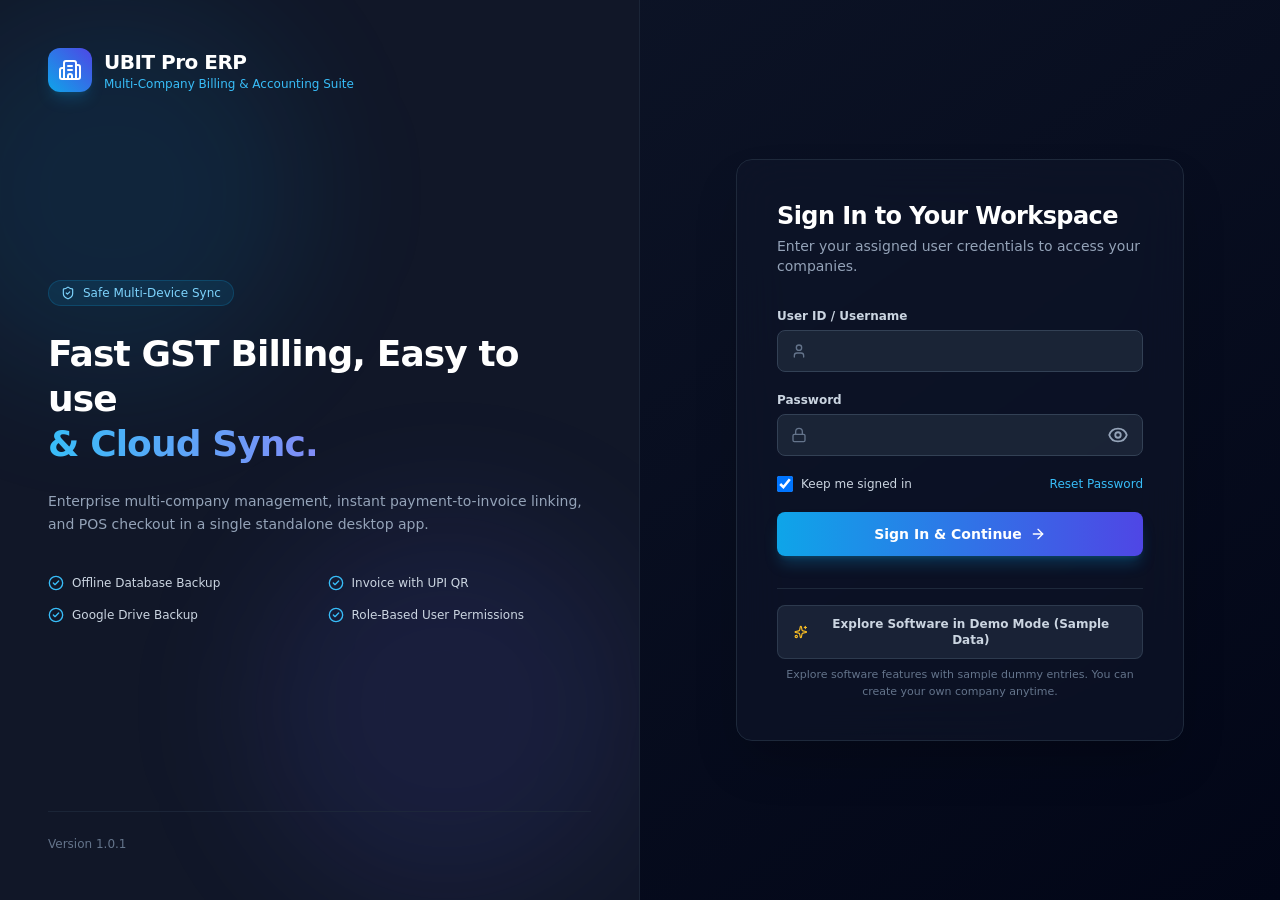
==== commit b44fc274: "Add files via upload" ====
--- a/index.html
+++ b/index.html
@@ -13,38 +13,48 @@
     <script type="module" src="./assets/erp-enterprise-engine.js"></script>
     <link rel="stylesheet" crossorigin href="./assets/index-CzDQ3wMo.css">
     
-    <!-- Automatic file:// Protocol Detection & Local Server Bridge -->
+    <!-- Intelligent Protocol Bridge for file:/// and Local Server Auto-Connect -->
     <script>
       (function() {
         if (window.location.protocol === 'file:') {
-          // Check if local server is listening on port 5173
-          var testImg = new Image();
-          testImg.onload = function() {
-            window.location.href = 'http://localhost:5173/';
-          };
-          testImg.onerror = function() {
-            setTimeout(function() {
+          function pingServer(onSuccess, onError) {
+            var img = new Image();
+            img.onload = onSuccess;
+            img.onerror = onError;
+            img.src = 'http://localhost:5173/assets/index-CzDQ3wMo.css?ping=' + Date.now();
+          }
+
+          function checkAndRedirect() {
+            pingServer(function() {
+              window.location.replace('http://localhost:5173/');
+            }, function() {
               var root = document.getElementById('root');
-              if (root && (!root.children || root.children.length === 0)) {
-                root.className = 'min-h-screen flex items-center justify-center p-4 bg-slate-900 text-slate-100 font-sans';
-                root.innerHTML = '<div style="max-width:540px;background:#1e293b;border:1px solid #334155;border-radius:16px;padding:32px;box-shadow:0 25px 50px -12px rgba(0,0,0,0.5);text-align:center;">' +
-                  '<div style="font-size:42px;margin-bottom:12px;">🏢</div>' +
-                  '<h2 style="font-size:20px;font-weight:800;color:#38bdf8;margin:0 0 8px 0;">UBIT ERP GST Billing Software</h2>' +
-                  '<p style="font-size:13px;color:#94a3b8;line-height:1.5;margin-bottom:20px;">' +
-                  'When opened as a direct file link (<code>file:///</code>), modern browsers restrict module loading due to web security sandboxes.' +
+              if (root && (!root.children || root.children.length === 0 || root.querySelector('.local-bridge-card'))) {
+                root.className = 'min-h-screen flex items-center justify-center p-6 bg-slate-900 text-slate-100 font-sans';
+                root.innerHTML = '<div class="local-bridge-card" style="max-width:560px;background:#1e293b;border:1px solid #334155;border-radius:18px;padding:36px;box-shadow:0 25px 50px -12px rgba(0,0,0,0.6);text-align:center;">' +
+                  '<div style="font-size:46px;margin-bottom:12px;">🏢</div>' +
+                  '<h2 style="font-size:22px;font-weight:800;color:#38bdf8;margin:0 0 8px 0;letter-spacing:-0.5px;">UBIT ERP GST Billing Software</h2>' +
+                  '<p style="font-size:13px;color:#94a3b8;line-height:1.6;margin-bottom:20px;">' +
+                  'When opened as a direct file (<code>file:///</code>), browser security prevents loading local web modules.' +
                   '</p>' +
-                  '<div style="background:#0f172a;border:1px solid #334155;border-radius:12px;padding:16px;margin-bottom:24px;text-align:left;font-size:12px;color:#cbd5e1;line-height:1.7;">' +
-                  '<strong style="color:#38bdf8;">👉 How to open locally with 1 click:</strong><br>' +
-                  '1. Open this folder: <code style="color:#f1f5f9;">d:\\Websites\\ERP 14-10-2026</code><br>' +
-                  '2. Double-click <strong>Launch-Software.bat</strong>.<br>' +
-                  '3. The local engine will start instantly at <strong>http://localhost:5173/</strong>.' +
+                  '<div style="background:#0f172a;border:1px solid #334155;border-radius:14px;padding:20px;margin-bottom:24px;text-align:left;font-size:13px;color:#cbd5e1;line-height:1.8;">' +
+                  '<strong style="color:#38bdf8;display:block;margin-bottom:6px;font-size:14px;">👉 To Launch with 1 Click:</strong>' +
+                  '1. Open this folder: <code style="color:#f1f5f9;background:#1e293b;padding:2px 6px;border-radius:4px;">D:\\Websites\\ERP 14-10-2026</code><br>' +
+                  '2. Double-click <strong style="color:#22c55e;">Launch-Software.bat</strong> (or <strong style="color:#a855f7;">Start-ERP-Background.vbs</strong> for silent mode).<br>' +
+                  '3. The local engine starts instantly on <strong>http://localhost:5173/</strong>.' +
                   '</div>' +
-                  '<a href="http://localhost:5173/" style="display:inline-block;background:#0284c7;color:#fff;font-weight:700;font-size:13px;padding:10px 24px;border-radius:8px;text-decoration:none;box-shadow:0 4px 12px rgba(2,132,199,0.3);">Launch at http://localhost:5173/ →</a>' +
+                  '<div style="display:flex;align-items:center;justify-content:center;gap:10px;font-size:12px;color:#64748b;">' +
+                  '<span style="display:inline-block;width:10px;height:10px;background:#38bdf8;border-radius:50%;animation:pulse 1.5s infinite;"></span>' +
+                  'Waiting for local engine... This page will auto-connect once launched.' +
+                  '</div>' +
                   '</div>';
               }
-            }, 600);
-          };
-          testImg.src = 'http://localhost:5173/assets/index-CzDQ3wMo.css?t=' + Date.now();
+              // Poll again every 1.5 seconds
+              setTimeout(checkAndRedirect, 1500);
+            });
+          }
+
+          setTimeout(checkAndRedirect, 300);
         }
       })();
     </script>
--- a/assets/index-CzDQ3wMo.css
+++ b/assets/index-CzDQ3wMo.css
@@ -1 +1,2 @@
 *,:before,:after{--tw-border-spacing-x: 0;--tw-border-spacing-y: 0;--tw-translate-x: 0;--tw-translate-y: 0;--tw-rotate: 0;--tw-skew-x: 0;--tw-skew-y: 0;--tw-scale-x: 1;--tw-scale-y: 1;--tw-pan-x: ;--tw-pan-y: ;--tw-pinch-zoom: ;--tw-scroll-snap-strictness: proximity;--tw-gradient-from-position: ;--tw-gradient-via-position: ;--tw-gradient-to-position: ;--tw-ordinal: ;--tw-slashed-zero: ;--tw-numeric-figure: ;--tw-numeric-spacing: ;--tw-numeric-fraction: ;--tw-ring-inset: ;--tw-ring-offset-width: 0px;--tw-ring-offset-color: #fff;--tw-ring-color: rgb(59 130 246 / .5);--tw-ring-offset-shadow: 0 0 #0000;--tw-ring-shadow: 0 0 #0000;--tw-shadow: 0 0 #0000;--tw-shadow-colored: 0 0 #0000;--tw-blur: ;--tw-brightness: ;--tw-contrast: ;--tw-grayscale: ;--tw-hue-rotate: ;--tw-invert: ;--tw-saturate: ;--tw-sepia: ;--tw-drop-shadow: ;--tw-backdrop-blur: ;--tw-backdrop-brightness: ;--tw-backdrop-contrast: ;--tw-backdrop-grayscale: ;--tw-backdrop-hue-rotate: ;--tw-backdrop-invert: ;--tw-backdrop-opacity: ;--tw-backdrop-saturate: ;--tw-backdrop-sepia: ;--tw-contain-size: ;--tw-contain-layout: ;--tw-contain-paint: ;--tw-contain-style: }::backdrop{--tw-border-spacing-x: 0;--tw-border-spacing-y: 0;--tw-translate-x: 0;--tw-translate-y: 0;--tw-rotate: 0;--tw-skew-x: 0;--tw-skew-y: 0;--tw-scale-x: 1;--tw-scale-y: 1;--tw-pan-x: ;--tw-pan-y: ;--tw-pinch-zoom: ;--tw-scroll-snap-strictness: proximity;--tw-gradient-from-position: ;--tw-gradient-via-position: ;--tw-gradient-to-position: ;--tw-ordinal: ;--tw-slashed-zero: ;--tw-numeric-figure: ;--tw-numeric-spacing: ;--tw-numeric-fraction: ;--tw-ring-inset: ;--tw-ring-offset-width: 0px;--tw-ring-offset-color: #fff;--tw-ring-color: rgb(59 130 246 / .5);--tw-ring-offset-shadow: 0 0 #0000;--tw-ring-shadow: 0 0 #0000;--tw-shadow: 0 0 #0000;--tw-shadow-colored: 0 0 #0000;--tw-blur: ;--tw-brightness: ;--tw-contrast: ;--tw-grayscale: ;--tw-hue-rotate: ;--tw-invert: ;--tw-saturate: ;--tw-sepia: ;--tw-drop-shadow: ;--tw-backdrop-blur: ;--tw-backdrop-brightness: ;--tw-backdrop-contrast: ;--tw-backdrop-grayscale: ;--tw-backdrop-hue-rotate: ;--tw-backdrop-invert: ;--tw-backdrop-opacity: ;--tw-backdrop-saturate: ;--tw-backdrop-sepia: ;--tw-contain-size: ;--tw-contain-layout: ;--tw-contain-paint: ;--tw-contain-style: }*,:before,:after{box-sizing:border-box;border-width:0;border-style:solid;border-color:#e5e7eb}:before,:after{--tw-content: ""}html,:host{line-height:1.5;-webkit-text-size-adjust:100%;-moz-tab-size:4;-o-tab-size:4;tab-size:4;font-family:ui-sans-serif,system-ui,sans-serif,"Apple Color Emoji","Segoe UI Emoji",Segoe UI Symbol,"Noto Color Emoji";font-feature-settings:normal;font-variation-settings:normal;-webkit-tap-highlight-color:transparent}body{margin:0;line-height:inherit}hr{height:0;color:inherit;border-top-width:1px}abbr:where([title]){-webkit-text-decoration:underline dotted;text-decoration:underline dotted}h1,h2,h3,h4,h5,h6{font-size:inherit;font-weight:inherit}a{color:inherit;text-decoration:inherit}b,strong{font-weight:bolder}code,kbd,samp,pre{font-family:ui-monospace,SFMono-Regular,Menlo,Monaco,Consolas,Liberation Mono,Courier New,monospace;font-feature-settings:normal;font-variation-settings:normal;font-size:1em}small{font-size:80%}sub,sup{font-size:75%;line-height:0;position:relative;vertical-align:baseline}sub{bottom:-.25em}sup{top:-.5em}table{text-indent:0;border-color:inherit;border-collapse:collapse}button,input,optgroup,select,textarea{font-family:inherit;font-feature-settings:inherit;font-variation-settings:inherit;font-size:100%;font-weight:inherit;line-height:inherit;letter-spacing:inherit;color:inherit;margin:0;padding:0}button,select{text-transform:none}button,input:where([type=button]),input:where([type=reset]),input:where([type=submit]){-webkit-appearance:button;background-color:transparent;background-image:none}:-moz-focusring{outline:auto}:-moz-ui-invalid{box-shadow:none}progress{vertical-align:baseline}::-webkit-inner-spin-button,::-webkit-outer-spin-button{height:auto}[type=search]{-webkit-appearance:textfield;outline-offset:-2px}::-webkit-search-decoration{-webkit-appearance:none}::-webkit-file-upload-button{-webkit-appearance:button;font:inherit}summary{display:list-item}blockquote,dl,dd,h1,h2,h3,h4,h5,h6,hr,figure,p,pre{margin:0}fieldset{margin:0;padding:0}legend{padding:0}ol,ul,menu{list-style:none;margin:0;padding:0}dialog{padding:0}textarea{resize:vertical}input::-moz-placeholder,textarea::-moz-placeholder{opacity:1;color:#9ca3af}input::placeholder,textarea::placeholder{opacity:1;color:#9ca3af}button,[role=button]{cursor:pointer}:disabled{cursor:default}img,svg,video,canvas,audio,iframe,embed,object{display:block;vertical-align:middle}img,video{max-width:100%;height:auto}[hidden]:where(:not([hidden=until-found])){display:none}body{font-family:Inter,system-ui,-apple-system,BlinkMacSystemFont,Segoe UI,Roboto,Oxygen,Ubuntu,Cantarell,sans-serif}.container{width:100%}@media(min-width:640px){.container{max-width:640px}}@media(min-width:768px){.container{max-width:768px}}@media(min-width:1024px){.container{max-width:1024px}}@media(min-width:1280px){.container{max-width:1280px}}@media(min-width:1536px){.container{max-width:1536px}}.pointer-events-none{pointer-events:none}.visible{visibility:visible}.collapse{visibility:collapse}.static{position:static}.fixed{position:fixed}.absolute{position:absolute}.relative{position:relative}.sticky{position:sticky}.inset-0{top:0;right:0;bottom:0;left:0}.inset-y-0{top:0;bottom:0}.-left-20{left:-5rem}.-top-2\.5{top:-.625rem}.bottom-0{bottom:0}.left-0{left:0}.left-2{left:.5rem}.left-2\.5{left:.625rem}.left-3{left:.75rem}.right-0{right:0}.right-2{right:.5rem}.right-2\.5{right:.625rem}.right-3{right:.75rem}.right-4{right:1rem}.top-0{top:0}.top-1{top:.25rem}.top-1\/2{top:50%}.top-11{top:2.75rem}.top-2{top:.5rem}.top-2\.5{top:.625rem}.top-4{top:1rem}.top-full{top:100%}.z-10{z-index:10}.z-20{z-index:20}.z-30{z-index:30}.z-40{z-index:40}.z-50{z-index:50}.z-\[60\]{z-index:60}.z-\[70\]{z-index:70}.z-\[9998\]{z-index:9998}.z-\[9999\]{z-index:9999}.col-span-2{grid-column:span 2 / span 2}.col-span-3{grid-column:span 3 / span 3}.col-span-full{grid-column:1 / -1}.mx-1{margin-left:.25rem;margin-right:.25rem}.mx-2{margin-left:.5rem;margin-right:.5rem}.mx-auto{margin-left:auto;margin-right:auto}.my-1{margin-top:.25rem;margin-bottom:.25rem}.my-auto{margin-top:auto;margin-bottom:auto}.mb-0\.5{margin-bottom:.125rem}.mb-1{margin-bottom:.25rem}.mb-1\.5{margin-bottom:.375rem}.mb-2{margin-bottom:.5rem}.mb-3{margin-bottom:.75rem}.mb-4{margin-bottom:1rem}.mb-6{margin-bottom:1.5rem}.mb-8{margin-bottom:2rem}.ml-0\.5{margin-left:.125rem}.ml-1{margin-left:.25rem}.ml-1\.5{margin-left:.375rem}.ml-2{margin-left:.5rem}.ml-auto{margin-left:auto}.mr-1{margin-right:.25rem}.mr-1\.5{margin-right:.375rem}.mt-0\.5{margin-top:.125rem}.mt-1{margin-top:.25rem}.mt-1\.5{margin-top:.375rem}.mt-10{margin-top:2.5rem}.mt-2{margin-top:.5rem}.mt-3{margin-top:.75rem}.mt-4{margin-top:1rem}.mt-5{margin-top:1.25rem}.mt-6{margin-top:1.5rem}.mt-8{margin-top:2rem}.line-clamp-2{overflow:hidden;display:-webkit-box;-webkit-box-orient:vertical;-webkit-line-clamp:2}.block{display:block}.inline-block{display:inline-block}.flex{display:flex}.inline-flex{display:inline-flex}.table{display:table}.grid{display:grid}.contents{display:contents}.hidden{display:none}.h-1\.5{height:.375rem}.h-10{height:2.5rem}.h-11{height:2.75rem}.h-12{height:3rem}.h-14{height:3.5rem}.h-16{height:4rem}.h-2{height:.5rem}.h-2\.5{height:.625rem}.h-3{height:.75rem}.h-3\.5{height:.875rem}.h-4{height:1rem}.h-48{height:12rem}.h-5{height:1.25rem}.h-6{height:1.5rem}.h-7{height:1.75rem}.h-72{height:18rem}.h-8{height:2rem}.h-9{height:2.25rem}.h-96{height:24rem}.h-\[18px\]{height:18px}.h-\[92vh\]{height:92vh}.h-\[95vh\]{height:95vh}.h-\[calc\(100vh-112px\)\]{height:calc(100vh - 112px)}.h-full{height:100%}.h-screen{height:100vh}.max-h-11{max-height:2.75rem}.max-h-24{max-height:6rem}.max-h-36{max-height:9rem}.max-h-40{max-height:10rem}.max-h-48{max-height:12rem}.max-h-52{max-height:13rem}.max-h-56{max-height:14rem}.max-h-60{max-height:15rem}.max-h-80{max-height:20rem}.max-h-\[320px\]{max-height:320px}.max-h-\[340px\]{max-height:340px}.max-h-\[380px\]{max-height:380px}.max-h-\[60vh\]{max-height:60vh}.max-h-\[80vh\]{max-height:80vh}.max-h-\[90vh\]{max-height:90vh}.max-h-\[92vh\]{max-height:92vh}.max-h-\[94vh\]{max-height:94vh}.max-h-\[95vh\]{max-height:95vh}.max-h-full{max-height:100%}.min-h-\[105px\]{min-height:105px}.min-h-\[115px\]{min-height:115px}.min-h-\[340px\]{min-height:340px}.min-h-\[80px\]{min-height:80px}.min-h-screen{min-height:100vh}.w-1\.5{width:.375rem}.w-10{width:2.5rem}.w-11{width:2.75rem}.w-12{width:3rem}.w-14{width:3.5rem}.w-16{width:4rem}.w-2{width:.5rem}.w-2\.5{width:.625rem}.w-20{width:5rem}.w-24{width:6rem}.w-28{width:7rem}.w-3{width:.75rem}.w-3\.5{width:.875rem}.w-32{width:8rem}.w-36{width:9rem}.w-4{width:1rem}.w-44{width:11rem}.w-48{width:12rem}.w-5{width:1.25rem}.w-56{width:14rem}.w-6{width:1.5rem}.w-64{width:16rem}.w-7{width:1.75rem}.w-72{width:18rem}.w-8{width:2rem}.w-80{width:20rem}.w-9{width:2.25rem}.w-96{width:24rem}.w-\[18px\]{width:18px}.w-full{width:100%}.w-px{width:1px}.w-screen{width:100vw}.min-w-0{min-width:0px}.min-w-\[140px\]{min-width:140px}.min-w-\[160px\]{min-width:160px}.min-w-\[200px\]{min-width:200px}.min-w-\[220px\]{min-width:220px}.min-w-\[240px\]{min-width:240px}.min-w-\[260px\]{min-width:260px}.max-w-2xl{max-width:42rem}.max-w-3xl{max-width:48rem}.max-w-4xl{max-width:56rem}.max-w-5xl{max-width:64rem}.max-w-6xl{max-width:72rem}.max-w-\[120px\]{max-width:120px}.max-w-\[130px\]{max-width:130px}.max-w-\[140px\]{max-width:140px}.max-w-\[1600px\]{max-width:1600px}.max-w-\[160px\]{max-width:160px}.max-w-\[180px\]{max-width:180px}.max-w-\[200px\]{max-width:200px}.max-w-\[280px\]{max-width:280px}.max-w-\[340px\]{max-width:340px}.max-w-\[380px\]{max-width:380px}.max-w-\[420px\]{max-width:420px}.max-w-full{max-width:100%}.max-w-lg{max-width:32rem}.max-w-md{max-width:28rem}.max-w-sm{max-width:24rem}.max-w-xl{max-width:36rem}.max-w-xs{max-width:20rem}.flex-1{flex:1 1 0%}.shrink-0{flex-shrink:0}.border-collapse{border-collapse:collapse}.-translate-y-1\/2{--tw-translate-y: -50%;transform:translate(var(--tw-translate-x),var(--tw-translate-y)) rotate(var(--tw-rotate)) skew(var(--tw-skew-x)) skewY(var(--tw-skew-y)) scaleX(var(--tw-scale-x)) scaleY(var(--tw-scale-y))}.rotate-180{--tw-rotate: 180deg;transform:translate(var(--tw-translate-x),var(--tw-translate-y)) rotate(var(--tw-rotate)) skew(var(--tw-skew-x)) skewY(var(--tw-skew-y)) scaleX(var(--tw-scale-x)) scaleY(var(--tw-scale-y))}.scale-110{--tw-scale-x: 1.1;--tw-scale-y: 1.1;transform:translate(var(--tw-translate-x),var(--tw-translate-y)) rotate(var(--tw-rotate)) skew(var(--tw-skew-x)) skewY(var(--tw-skew-y)) scaleX(var(--tw-scale-x)) scaleY(var(--tw-scale-y))}@keyframes pulse{50%{opacity:.5}}.animate-pulse{animation:pulse 2s cubic-bezier(.4,0,.6,1) infinite}@keyframes spin{to{transform:rotate(360deg)}}.animate-spin{animation:spin 1s linear infinite}.cursor-default{cursor:default}.cursor-not-allowed{cursor:not-allowed}.cursor-pointer{cursor:pointer}.select-none{-webkit-user-select:none;-moz-user-select:none;user-select:none}.select-all{-webkit-user-select:all;-moz-user-select:all;user-select:all}.resize-none{resize:none}.resize{resize:both}.list-decimal{list-style-type:decimal}.appearance-none{-webkit-appearance:none;-moz-appearance:none;appearance:none}.grid-cols-1{grid-template-columns:repeat(1,minmax(0,1fr))}.grid-cols-2{grid-template-columns:repeat(2,minmax(0,1fr))}.grid-cols-3{grid-template-columns:repeat(3,minmax(0,1fr))}.grid-cols-5{grid-template-columns:repeat(5,minmax(0,1fr))}.flex-col{flex-direction:column}.flex-wrap{flex-wrap:wrap}.flex-nowrap{flex-wrap:nowrap}.items-start{align-items:flex-start}.items-end{align-items:flex-end}.items-center{align-items:center}.items-baseline{align-items:baseline}.items-stretch{align-items:stretch}.justify-start{justify-content:flex-start}.justify-end{justify-content:flex-end}.justify-center{justify-content:center}.justify-between{justify-content:space-between}.gap-0\.5{gap:.125rem}.gap-1{gap:.25rem}.gap-1\.5{gap:.375rem}.gap-2{gap:.5rem}.gap-2\.5{gap:.625rem}.gap-3{gap:.75rem}.gap-3\.5{gap:.875rem}.gap-4{gap:1rem}.gap-5{gap:1.25rem}.gap-6{gap:1.5rem}.gap-8{gap:2rem}.gap-x-6{-moz-column-gap:1.5rem;column-gap:1.5rem}.gap-y-1{row-gap:.25rem}.space-x-1\.5>:not([hidden])~:not([hidden]){--tw-space-x-reverse: 0;margin-right:calc(.375rem * var(--tw-space-x-reverse));margin-left:calc(.375rem * calc(1 - var(--tw-space-x-reverse)))}.space-x-2>:not([hidden])~:not([hidden]){--tw-space-x-reverse: 0;margin-right:calc(.5rem * var(--tw-space-x-reverse));margin-left:calc(.5rem * calc(1 - var(--tw-space-x-reverse)))}.space-y-0>:not([hidden])~:not([hidden]){--tw-space-y-reverse: 0;margin-top:calc(0px * calc(1 - var(--tw-space-y-reverse)));margin-bottom:calc(0px * var(--tw-space-y-reverse))}.space-y-0\.5>:not([hidden])~:not([hidden]){--tw-space-y-reverse: 0;margin-top:calc(.125rem * calc(1 - var(--tw-space-y-reverse)));margin-bottom:calc(.125rem * var(--tw-space-y-reverse))}.space-y-1>:not([hidden])~:not([hidden]){--tw-space-y-reverse: 0;margin-top:calc(.25rem * calc(1 - var(--tw-space-y-reverse)));margin-bottom:calc(.25rem * var(--tw-space-y-reverse))}.space-y-1\.5>:not([hidden])~:not([hidden]){--tw-space-y-reverse: 0;margin-top:calc(.375rem * calc(1 - var(--tw-space-y-reverse)));margin-bottom:calc(.375rem * var(--tw-space-y-reverse))}.space-y-2>:not([hidden])~:not([hidden]){--tw-space-y-reverse: 0;margin-top:calc(.5rem * calc(1 - var(--tw-space-y-reverse)));margin-bottom:calc(.5rem * var(--tw-space-y-reverse))}.space-y-2\.5>:not([hidden])~:not([hidden]){--tw-space-y-reverse: 0;margin-top:calc(.625rem * calc(1 - var(--tw-space-y-reverse)));margin-bottom:calc(.625rem * var(--tw-space-y-reverse))}.space-y-3>:not([hidden])~:not([hidden]){--tw-space-y-reverse: 0;margin-top:calc(.75rem * calc(1 - var(--tw-space-y-reverse)));margin-bottom:calc(.75rem * var(--tw-space-y-reverse))}.space-y-3\.5>:not([hidden])~:not([hidden]){--tw-space-y-reverse: 0;margin-top:calc(.875rem * calc(1 - var(--tw-space-y-reverse)));margin-bottom:calc(.875rem * var(--tw-space-y-reverse))}.space-y-4>:not([hidden])~:not([hidden]){--tw-space-y-reverse: 0;margin-top:calc(1rem * calc(1 - var(--tw-space-y-reverse)));margin-bottom:calc(1rem * var(--tw-space-y-reverse))}.space-y-5>:not([hidden])~:not([hidden]){--tw-space-y-reverse: 0;margin-top:calc(1.25rem * calc(1 - var(--tw-space-y-reverse)));margin-bottom:calc(1.25rem * var(--tw-space-y-reverse))}.space-y-6>:not([hidden])~:not([hidden]){--tw-space-y-reverse: 0;margin-top:calc(1.5rem * calc(1 - var(--tw-space-y-reverse)));margin-bottom:calc(1.5rem * var(--tw-space-y-reverse))}.space-y-8>:not([hidden])~:not([hidden]){--tw-space-y-reverse: 0;margin-top:calc(2rem * calc(1 - var(--tw-space-y-reverse)));margin-bottom:calc(2rem * var(--tw-space-y-reverse))}.divide-x>:not([hidden])~:not([hidden]){--tw-divide-x-reverse: 0;border-right-width:calc(1px * var(--tw-divide-x-reverse));border-left-width:calc(1px * calc(1 - var(--tw-divide-x-reverse)))}.divide-y>:not([hidden])~:not([hidden]){--tw-divide-y-reverse: 0;border-top-width:calc(1px * calc(1 - var(--tw-divide-y-reverse)));border-bottom-width:calc(1px * var(--tw-divide-y-reverse))}.divide-slate-100>:not([hidden])~:not([hidden]){--tw-divide-opacity: 1;border-color:rgb(241 245 249 / var(--tw-divide-opacity, 1))}.divide-slate-200>:not([hidden])~:not([hidden]){--tw-divide-opacity: 1;border-color:rgb(226 232 240 / var(--tw-divide-opacity, 1))}.divide-slate-700>:not([hidden])~:not([hidden]){--tw-divide-opacity: 1;border-color:rgb(51 65 85 / var(--tw-divide-opacity, 1))}.self-start{align-self:flex-start}.overflow-hidden{overflow:hidden}.overflow-visible{overflow:visible}.overflow-x-auto{overflow-x:auto}.overflow-y-auto{overflow-y:auto}.truncate{overflow:hidden;text-overflow:ellipsis;white-space:nowrap}.whitespace-nowrap{white-space:nowrap}.whitespace-pre-line{white-space:pre-line}.break-all{word-break:break-all}.rounded{border-radius:.25rem}.rounded-2xl{border-radius:1rem}.rounded-full{border-radius:9999px}.rounded-lg{border-radius:.5rem}.rounded-md{border-radius:.375rem}.rounded-xl{border-radius:.75rem}.rounded-b-2xl{border-bottom-right-radius:1rem;border-bottom-left-radius:1rem}.rounded-t-2xl{border-top-left-radius:1rem;border-top-right-radius:1rem}.border{border-width:1px}.border-0{border-width:0px}.border-2{border-width:2px}.border-4{border-width:4px}.border-b{border-bottom-width:1px}.border-b-0{border-bottom-width:0px}.border-b-2{border-bottom-width:2px}.border-l{border-left-width:1px}.border-l-4{border-left-width:4px}.border-l-8{border-left-width:8px}.border-r{border-right-width:1px}.border-r-2{border-right-width:2px}.border-t{border-top-width:1px}.border-t-2{border-top-width:2px}.border-t-4{border-top-width:4px}.border-dashed{border-style:dashed}.border-double{border-style:double}.border-amber-200{--tw-border-opacity: 1;border-color:rgb(253 230 138 / var(--tw-border-opacity, 1))}.border-amber-200\/50{border-color:#fde68a80}.border-amber-200\/60{border-color:#fde68a99}.border-amber-300{--tw-border-opacity: 1;border-color:rgb(252 211 77 / var(--tw-border-opacity, 1))}.border-amber-400{--tw-border-opacity: 1;border-color:rgb(251 191 36 / var(--tw-border-opacity, 1))}.border-amber-500{--tw-border-opacity: 1;border-color:rgb(245 158 11 / var(--tw-border-opacity, 1))}.border-amber-500\/30{border-color:#f59e0b4d}.border-amber-500\/40{border-color:#f59e0b66}.border-amber-600{--tw-border-opacity: 1;border-color:rgb(217 119 6 / var(--tw-border-opacity, 1))}.border-emerald-100{--tw-border-opacity: 1;border-color:rgb(209 250 229 / var(--tw-border-opacity, 1))}.border-emerald-200{--tw-border-opacity: 1;border-color:rgb(167 243 208 / var(--tw-border-opacity, 1))}.border-emerald-200\/60{border-color:#a7f3d099}.border-emerald-200\/80{border-color:#a7f3d0cc}.border-emerald-300{--tw-border-opacity: 1;border-color:rgb(110 231 183 / var(--tw-border-opacity, 1))}.border-emerald-400\/30{border-color:#34d3994d}.border-emerald-500{--tw-border-opacity: 1;border-color:rgb(16 185 129 / var(--tw-border-opacity, 1))}.border-emerald-500\/20{border-color:#10b98133}.border-emerald-500\/25{border-color:#10b98140}.border-emerald-500\/30{border-color:#10b9814d}.border-emerald-700{--tw-border-opacity: 1;border-color:rgb(4 120 87 / var(--tw-border-opacity, 1))}.border-emerald-800{--tw-border-opacity: 1;border-color:rgb(6 95 70 / var(--tw-border-opacity, 1))}.border-indigo-100{--tw-border-opacity: 1;border-color:rgb(224 231 255 / var(--tw-border-opacity, 1))}.border-indigo-200{--tw-border-opacity: 1;border-color:rgb(199 210 254 / var(--tw-border-opacity, 1))}.border-indigo-200\/60{border-color:#c7d2fe99}.border-indigo-300{--tw-border-opacity: 1;border-color:rgb(165 180 252 / var(--tw-border-opacity, 1))}.border-indigo-700{--tw-border-opacity: 1;border-color:rgb(67 56 202 / var(--tw-border-opacity, 1))}.border-purple-200{--tw-border-opacity: 1;border-color:rgb(233 213 255 / var(--tw-border-opacity, 1))}.border-red-100{--tw-border-opacity: 1;border-color:rgb(254 226 226 / var(--tw-border-opacity, 1))}.border-rose-100{--tw-border-opacity: 1;border-color:rgb(255 228 230 / var(--tw-border-opacity, 1))}.border-rose-200{--tw-border-opacity: 1;border-color:rgb(254 205 211 / var(--tw-border-opacity, 1))}.border-rose-200\/60{border-color:#fecdd399}.border-rose-200\/80{border-color:#fecdd3cc}.border-rose-300{--tw-border-opacity: 1;border-color:rgb(253 164 175 / var(--tw-border-opacity, 1))}.border-rose-500{--tw-border-opacity: 1;border-color:rgb(244 63 94 / var(--tw-border-opacity, 1))}.border-rose-500\/20{border-color:#f43f5e33}.border-rose-500\/30{border-color:#f43f5e4d}.border-rose-700{--tw-border-opacity: 1;border-color:rgb(190 18 60 / var(--tw-border-opacity, 1))}.border-rose-800{--tw-border-opacity: 1;border-color:rgb(159 18 57 / var(--tw-border-opacity, 1))}.border-sky-100{--tw-border-opacity: 1;border-color:rgb(224 242 254 / var(--tw-border-opacity, 1))}.border-sky-200{--tw-border-opacity: 1;border-color:rgb(186 230 253 / var(--tw-border-opacity, 1))}.border-sky-200\/60{border-color:#bae6fd99}.border-sky-300{--tw-border-opacity: 1;border-color:rgb(125 211 252 / var(--tw-border-opacity, 1))}.border-sky-400{--tw-border-opacity: 1;border-color:rgb(56 189 248 / var(--tw-border-opacity, 1))}.border-sky-500{--tw-border-opacity: 1;border-color:rgb(14 165 233 / var(--tw-border-opacity, 1))}.border-sky-500\/20{border-color:#0ea5e933}.border-sky-500\/25{border-color:#0ea5e940}.border-sky-500\/30{border-color:#0ea5e94d}.border-sky-500\/40{border-color:#0ea5e966}.border-sky-600{--tw-border-opacity: 1;border-color:rgb(2 132 199 / var(--tw-border-opacity, 1))}.border-sky-800\/80{border-color:#075985cc}.border-slate-100{--tw-border-opacity: 1;border-color:rgb(241 245 249 / var(--tw-border-opacity, 1))}.border-slate-200{--tw-border-opacity: 1;border-color:rgb(226 232 240 / var(--tw-border-opacity, 1))}.border-slate-200\/60{border-color:#e2e8f099}.border-slate-200\/80{border-color:#e2e8f0cc}.border-slate-200\/90{border-color:#e2e8f0e6}.border-slate-300{--tw-border-opacity: 1;border-color:rgb(203 213 225 / var(--tw-border-opacity, 1))}.border-slate-400{--tw-border-opacity: 1;border-color:rgb(148 163 184 / var(--tw-border-opacity, 1))}.border-slate-600{--tw-border-opacity: 1;border-color:rgb(71 85 105 / var(--tw-border-opacity, 1))}.border-slate-700{--tw-border-opacity: 1;border-color:rgb(51 65 85 / var(--tw-border-opacity, 1))}.border-slate-700\/60{border-color:#33415599}.border-slate-700\/80{border-color:#334155cc}.border-slate-800{--tw-border-opacity: 1;border-color:rgb(30 41 59 / var(--tw-border-opacity, 1))}.border-slate-800\/80{border-color:#1e293bcc}.border-teal-500{--tw-border-opacity: 1;border-color:rgb(20 184 166 / var(--tw-border-opacity, 1))}.border-transparent{border-color:transparent}.border-white\/30{border-color:#ffffff4d}.border-t-sky-500{--tw-border-opacity: 1;border-top-color:rgb(14 165 233 / var(--tw-border-opacity, 1))}.border-t-white{--tw-border-opacity: 1;border-top-color:rgb(255 255 255 / var(--tw-border-opacity, 1))}.bg-\[\#1a73e8\]{--tw-bg-opacity: 1;background-color:rgb(26 115 232 / var(--tw-bg-opacity, 1))}.bg-amber-100{--tw-bg-opacity: 1;background-color:rgb(254 243 199 / var(--tw-bg-opacity, 1))}.bg-amber-400{--tw-bg-opacity: 1;background-color:rgb(251 191 36 / var(--tw-bg-opacity, 1))}.bg-amber-50{--tw-bg-opacity: 1;background-color:rgb(255 251 235 / var(--tw-bg-opacity, 1))}.bg-amber-50\/40{background-color:#fffbeb66}.bg-amber-50\/60{background-color:#fffbeb99}.bg-amber-500{--tw-bg-opacity: 1;background-color:rgb(245 158 11 / var(--tw-bg-opacity, 1))}.bg-amber-500\/10{background-color:#f59e0b1a}.bg-amber-500\/15{background-color:#f59e0b26}.bg-amber-500\/20{background-color:#f59e0b33}.bg-amber-600{--tw-bg-opacity: 1;background-color:rgb(217 119 6 / var(--tw-bg-opacity, 1))}.bg-black\/50{background-color:#00000080}.bg-black\/60{background-color:#0009}.bg-black\/70{background-color:#000000b3}.bg-black\/75{background-color:#000000bf}.bg-black\/80{background-color:#000c}.bg-cyan-400{--tw-bg-opacity: 1;background-color:rgb(34 211 238 / var(--tw-bg-opacity, 1))}.bg-cyan-50\/20{background-color:#ecfeff33}.bg-cyan-600{--tw-bg-opacity: 1;background-color:rgb(8 145 178 / var(--tw-bg-opacity, 1))}.bg-emerald-100{--tw-bg-opacity: 1;background-color:rgb(209 250 229 / var(--tw-bg-opacity, 1))}.bg-emerald-400{--tw-bg-opacity: 1;background-color:rgb(52 211 153 / var(--tw-bg-opacity, 1))}.bg-emerald-50{--tw-bg-opacity: 1;background-color:rgb(236 253 245 / var(--tw-bg-opacity, 1))}.bg-emerald-50\/40{background-color:#ecfdf566}.bg-emerald-50\/50{background-color:#ecfdf580}.bg-emerald-50\/70{background-color:#ecfdf5b3}.bg-emerald-500{--tw-bg-opacity: 1;background-color:rgb(16 185 129 / var(--tw-bg-opacity, 1))}.bg-emerald-500\/10{background-color:#10b9811a}.bg-emerald-500\/15{background-color:#10b98126}.bg-emerald-500\/20{background-color:#10b98133}.bg-emerald-600{--tw-bg-opacity: 1;background-color:rgb(5 150 105 / var(--tw-bg-opacity, 1))}.bg-emerald-700{--tw-bg-opacity: 1;background-color:rgb(4 120 87 / var(--tw-bg-opacity, 1))}.bg-emerald-900{--tw-bg-opacity: 1;background-color:rgb(6 78 59 / var(--tw-bg-opacity, 1))}.bg-emerald-950{--tw-bg-opacity: 1;background-color:rgb(2 44 34 / var(--tw-bg-opacity, 1))}.bg-gray-50{--tw-bg-opacity: 1;background-color:rgb(249 250 251 / var(--tw-bg-opacity, 1))}.bg-indigo-100{--tw-bg-opacity: 1;background-color:rgb(224 231 255 / var(--tw-bg-opacity, 1))}.bg-indigo-400{--tw-bg-opacity: 1;background-color:rgb(129 140 248 / var(--tw-bg-opacity, 1))}.bg-indigo-50{--tw-bg-opacity: 1;background-color:rgb(238 242 255 / var(--tw-bg-opacity, 1))}.bg-indigo-50\/20{background-color:#eef2ff33}.bg-indigo-50\/60{background-color:#eef2ff99}.bg-indigo-50\/70{background-color:#eef2ffb3}.bg-indigo-500\/10{background-color:#6366f11a}.bg-indigo-600{--tw-bg-opacity: 1;background-color:rgb(79 70 229 / var(--tw-bg-opacity, 1))}.bg-navy-900{--tw-bg-opacity: 1;background-color:rgb(17 23 40 / var(--tw-bg-opacity, 1))}.bg-navy-950{--tw-bg-opacity: 1;background-color:rgb(10 13 24 / var(--tw-bg-opacity, 1))}.bg-purple-50{--tw-bg-opacity: 1;background-color:rgb(250 245 255 / var(--tw-bg-opacity, 1))}.bg-purple-600{--tw-bg-opacity: 1;background-color:rgb(147 51 234 / var(--tw-bg-opacity, 1))}.bg-purple-700{--tw-bg-opacity: 1;background-color:rgb(126 34 206 / var(--tw-bg-opacity, 1))}.bg-red-50\/60{background-color:#fef2f299}.bg-rose-100{--tw-bg-opacity: 1;background-color:rgb(255 228 230 / var(--tw-bg-opacity, 1))}.bg-rose-400{--tw-bg-opacity: 1;background-color:rgb(251 113 133 / var(--tw-bg-opacity, 1))}.bg-rose-50{--tw-bg-opacity: 1;background-color:rgb(255 241 242 / var(--tw-bg-opacity, 1))}.bg-rose-50\/20{background-color:#fff1f233}.bg-rose-50\/40{background-color:#fff1f266}.bg-rose-50\/70{background-color:#fff1f2b3}.bg-rose-500{--tw-bg-opacity: 1;background-color:rgb(244 63 94 / var(--tw-bg-opacity, 1))}.bg-rose-500\/10{background-color:#f43f5e1a}.bg-rose-500\/15{background-color:#f43f5e26}.bg-rose-500\/20{background-color:#f43f5e33}.bg-rose-600{--tw-bg-opacity: 1;background-color:rgb(225 29 72 / var(--tw-bg-opacity, 1))}.bg-rose-900{--tw-bg-opacity: 1;background-color:rgb(136 19 55 / var(--tw-bg-opacity, 1))}.bg-rose-950{--tw-bg-opacity: 1;background-color:rgb(76 5 25 / var(--tw-bg-opacity, 1))}.bg-sky-100{--tw-bg-opacity: 1;background-color:rgb(224 242 254 / var(--tw-bg-opacity, 1))}.bg-sky-100\/70{background-color:#e0f2feb3}.bg-sky-50{--tw-bg-opacity: 1;background-color:rgb(240 249 255 / var(--tw-bg-opacity, 1))}.bg-sky-50\/20{background-color:#f0f9ff33}.bg-sky-50\/30{background-color:#f0f9ff4d}.bg-sky-50\/40{background-color:#f0f9ff66}.bg-sky-50\/50{background-color:#f0f9ff80}.bg-sky-50\/60{background-color:#f0f9ff99}.bg-sky-50\/70{background-color:#f0f9ffb3}.bg-sky-50\/80{background-color:#f0f9ffcc}.bg-sky-500{--tw-bg-opacity: 1;background-color:rgb(14 165 233 / var(--tw-bg-opacity, 1))}.bg-sky-500\/10{background-color:#0ea5e91a}.bg-sky-500\/15{background-color:#0ea5e926}.bg-sky-500\/20{background-color:#0ea5e933}.bg-sky-600{--tw-bg-opacity: 1;background-color:rgb(2 132 199 / var(--tw-bg-opacity, 1))}.bg-sky-600\/20{background-color:#0284c733}.bg-sky-800{--tw-bg-opacity: 1;background-color:rgb(7 89 133 / var(--tw-bg-opacity, 1))}.bg-sky-950\/70{background-color:#082f49b3}.bg-slate-100{--tw-bg-opacity: 1;background-color:rgb(241 245 249 / var(--tw-bg-opacity, 1))}.bg-slate-100\/70{background-color:#f1f5f9b3}.bg-slate-100\/80{background-color:#f1f5f9cc}.bg-slate-200{--tw-bg-opacity: 1;background-color:rgb(226 232 240 / var(--tw-bg-opacity, 1))}.bg-slate-200\/60{background-color:#e2e8f099}.bg-slate-200\/80{background-color:#e2e8f0cc}.bg-slate-300{--tw-bg-opacity: 1;background-color:rgb(203 213 225 / var(--tw-bg-opacity, 1))}.bg-slate-50{--tw-bg-opacity: 1;background-color:rgb(248 250 252 / var(--tw-bg-opacity, 1))}.bg-slate-50\/50{background-color:#f8fafc80}.bg-slate-50\/70{background-color:#f8fafcb3}.bg-slate-50\/80{background-color:#f8fafccc}.bg-slate-50\/90{background-color:#f8fafce6}.bg-slate-700{--tw-bg-opacity: 1;background-color:rgb(51 65 85 / var(--tw-bg-opacity, 1))}.bg-slate-700\/50{background-color:#33415580}.bg-slate-700\/80{background-color:#334155cc}.bg-slate-800{--tw-bg-opacity: 1;background-color:rgb(30 41 59 / var(--tw-bg-opacity, 1))}.bg-slate-800\/50{background-color:#1e293b80}.bg-slate-800\/60{background-color:#1e293b99}.bg-slate-800\/80{background-color:#1e293bcc}.bg-slate-900{--tw-bg-opacity: 1;background-color:rgb(15 23 42 / var(--tw-bg-opacity, 1))}.bg-slate-900\/40{background-color:#0f172a66}.bg-slate-900\/60{background-color:#0f172a99}.bg-slate-900\/90{background-color:#0f172ae6}.bg-slate-950{--tw-bg-opacity: 1;background-color:rgb(2 6 23 / var(--tw-bg-opacity, 1))}.bg-teal-50{--tw-bg-opacity: 1;background-color:rgb(240 253 250 / var(--tw-bg-opacity, 1))}.bg-teal-600{--tw-bg-opacity: 1;background-color:rgb(13 148 136 / var(--tw-bg-opacity, 1))}.bg-transparent{background-color:transparent}.bg-white{--tw-bg-opacity: 1;background-color:rgb(255 255 255 / var(--tw-bg-opacity, 1))}.bg-white\/20{background-color:#fff3}.bg-white\/70{background-color:#ffffffb3}.bg-white\/80{background-color:#fffc}.bg-gradient-to-br{background-image:linear-gradient(to bottom right,var(--tw-gradient-stops))}.bg-gradient-to-r{background-image:linear-gradient(to right,var(--tw-gradient-stops))}.bg-gradient-to-tr{background-image:linear-gradient(to top right,var(--tw-gradient-stops))}.from-cyan-400{--tw-gradient-from: #22d3ee var(--tw-gradient-from-position);--tw-gradient-to: rgb(34 211 238 / 0) var(--tw-gradient-to-position);--tw-gradient-stops: var(--tw-gradient-from), var(--tw-gradient-to)}.from-emerald-600{--tw-gradient-from: #059669 var(--tw-gradient-from-position);--tw-gradient-to: rgb(5 150 105 / 0) var(--tw-gradient-to-position);--tw-gradient-stops: var(--tw-gradient-from), var(--tw-gradient-to)}.from-indigo-400{--tw-gradient-from: #818cf8 var(--tw-gradient-from-position);--tw-gradient-to: rgb(129 140 248 / 0) var(--tw-gradient-to-position);--tw-gradient-stops: var(--tw-gradient-from), var(--tw-gradient-to)}.from-rose-400{--tw-gradient-from: #fb7185 var(--tw-gradient-from-position);--tw-gradient-to: rgb(251 113 133 / 0) var(--tw-gradient-to-position);--tw-gradient-stops: var(--tw-gradient-from), var(--tw-gradient-to)}.from-rose-600{--tw-gradient-from: #e11d48 var(--tw-gradient-from-position);--tw-gradient-to: rgb(225 29 72 / 0) var(--tw-gradient-to-position);--tw-gradient-stops: var(--tw-gradient-from), var(--tw-gradient-to)}.from-sky-400{--tw-gradient-from: #38bdf8 var(--tw-gradient-from-position);--tw-gradient-to: rgb(56 189 248 / 0) var(--tw-gradient-to-position);--tw-gradient-stops: var(--tw-gradient-from), var(--tw-gradient-to)}.from-sky-500{--tw-gradient-from: #0ea5e9 var(--tw-gradient-from-position);--tw-gradient-to: rgb(14 165 233 / 0) var(--tw-gradient-to-position);--tw-gradient-stops: var(--tw-gradient-from), var(--tw-gradient-to)}.from-slate-900{--tw-gradient-from: #0f172a var(--tw-gradient-from-position);--tw-gradient-to: rgb(15 23 42 / 0) var(--tw-gradient-to-position);--tw-gradient-stops: var(--tw-gradient-from), var(--tw-gradient-to)}.via-teal-600{--tw-gradient-to: rgb(13 148 136 / 0) var(--tw-gradient-to-position);--tw-gradient-stops: var(--tw-gradient-from), #0d9488 var(--tw-gradient-via-position), var(--tw-gradient-to)}.to-amber-400{--tw-gradient-to: #fbbf24 var(--tw-gradient-to-position)}.to-amber-600{--tw-gradient-to: #d97706 var(--tw-gradient-to-position)}.to-emerald-400{--tw-gradient-to: #34d399 var(--tw-gradient-to-position)}.to-indigo-400{--tw-gradient-to: #818cf8 var(--tw-gradient-to-position)}.to-indigo-600{--tw-gradient-to: #4f46e5 var(--tw-gradient-to-position)}.to-navy-900{--tw-gradient-to: #111728 var(--tw-gradient-to-position)}.to-sky-400{--tw-gradient-to: #38bdf8 var(--tw-gradient-to-position)}.to-sky-700{--tw-gradient-to: #0369a1 var(--tw-gradient-to-position)}.to-slate-950{--tw-gradient-to: #020617 var(--tw-gradient-to-position)}.bg-clip-text{-webkit-background-clip:text;background-clip:text}.fill-amber-400{fill:#fbbf24}.stroke-\[1\.5\]{stroke-width:1.5}.stroke-\[2\.5\]{stroke-width:2.5}.stroke-\[2\]{stroke-width:2}.stroke-\[3\]{stroke-width:3}.object-contain{-o-object-fit:contain;object-fit:contain}.p-0{padding:0}.p-0\.5{padding:.125rem}.p-1{padding:.25rem}.p-1\.5{padding:.375rem}.p-12{padding:3rem}.p-16{padding:4rem}.p-2{padding:.5rem}.p-2\.5{padding:.625rem}.p-3{padding:.75rem}.p-3\.5{padding:.875rem}.p-4{padding:1rem}.p-5{padding:1.25rem}.p-6{padding:1.5rem}.p-8{padding:2rem}.px-1{padding-left:.25rem;padding-right:.25rem}.px-1\.5{padding-left:.375rem;padding-right:.375rem}.px-2{padding-left:.5rem;padding-right:.5rem}.px-2\.5{padding-left:.625rem;padding-right:.625rem}.px-3{padding-left:.75rem;padding-right:.75rem}.px-3\.5{padding-left:.875rem;padding-right:.875rem}.px-4{padding-left:1rem;padding-right:1rem}.px-5{padding-left:1.25rem;padding-right:1.25rem}.px-6{padding-left:1.5rem;padding-right:1.5rem}.py-0\.5{padding-top:.125rem;padding-bottom:.125rem}.py-1{padding-top:.25rem;padding-bottom:.25rem}.py-1\.5{padding-top:.375rem;padding-bottom:.375rem}.py-10{padding-top:2.5rem;padding-bottom:2.5rem}.py-12{padding-top:3rem;padding-bottom:3rem}.py-16{padding-top:4rem;padding-bottom:4rem}.py-2{padding-top:.5rem;padding-bottom:.5rem}.py-2\.5{padding-top:.625rem;padding-bottom:.625rem}.py-24{padding-top:6rem;padding-bottom:6rem}.py-3{padding-top:.75rem;padding-bottom:.75rem}.py-3\.5{padding-top:.875rem;padding-bottom:.875rem}.py-4{padding-top:1rem;padding-bottom:1rem}.py-8{padding-top:2rem;padding-bottom:2rem}.pb-0\.5{padding-bottom:.125rem}.pb-1{padding-bottom:.25rem}.pb-1\.5{padding-bottom:.375rem}.pb-2{padding-bottom:.5rem}.pb-2\.5{padding-bottom:.625rem}.pb-3{padding-bottom:.75rem}.pb-4{padding-bottom:1rem}.pl-0{padding-left:0}.pl-0\.5{padding-left:.125rem}.pl-10{padding-left:2.5rem}.pl-11{padding-left:2.75rem}.pl-2{padding-left:.5rem}.pl-3{padding-left:.75rem}.pl-3\.5{padding-left:.875rem}.pl-4{padding-left:1rem}.pl-5{padding-left:1.25rem}.pl-6{padding-left:1.5rem}.pl-8{padding-left:2rem}.pl-9{padding-left:2.25rem}.pr-0{padding-right:0}.pr-1{padding-right:.25rem}.pr-10{padding-right:2.5rem}.pr-12{padding-right:3rem}.pr-2{padding-right:.5rem}.pr-2\.5{padding-right:.625rem}.pr-24{padding-right:6rem}.pr-3{padding-right:.75rem}.pr-4{padding-right:1rem}.pr-7{padding-right:1.75rem}.pr-8{padding-right:2rem}.pt-0\.5{padding-top:.125rem}.pt-1{padding-top:.25rem}.pt-1\.5{padding-top:.375rem}.pt-12{padding-top:3rem}.pt-2{padding-top:.5rem}.pt-2\.5{padding-top:.625rem}.pt-3{padding-top:.75rem}.pt-4{padding-top:1rem}.pt-6{padding-top:1.5rem}.pt-8{padding-top:2rem}.text-left{text-align:left}.text-center{text-align:center}.text-right{text-align:right}.align-top{vertical-align:top}.font-mono{font-family:ui-monospace,SFMono-Regular,Menlo,Monaco,Consolas,Liberation Mono,Courier New,monospace}.font-sans{font-family:ui-sans-serif,system-ui,sans-serif,"Apple Color Emoji","Segoe UI Emoji",Segoe UI Symbol,"Noto Color Emoji"}.font-serif{font-family:ui-serif,Georgia,Cambria,Times New Roman,Times,serif}.text-2xl{font-size:1.5rem;line-height:2rem}.text-3xl{font-size:1.875rem;line-height:2.25rem}.text-4xl{font-size:2.25rem;line-height:2.5rem}.text-\[10\.5px\]{font-size:10.5px}.text-\[10px\]{font-size:10px}.text-\[11px\]{font-size:11px}.text-\[13px\]{font-size:13px}.text-\[14px\]{font-size:14px}.text-\[8\.5px\]{font-size:8.5px}.text-\[9\.5px\]{font-size:9.5px}.text-\[9px\]{font-size:9px}.text-base{font-size:1rem;line-height:1.5rem}.text-lg{font-size:1.125rem;line-height:1.75rem}.text-sm{font-size:.875rem;line-height:1.25rem}.text-xl{font-size:1.25rem;line-height:1.75rem}.text-xs{font-size:.75rem;line-height:1rem}.font-black{font-weight:900}.font-bold{font-weight:700}.font-extrabold{font-weight:800}.font-medium{font-weight:500}.font-normal{font-weight:400}.font-semibold{font-weight:600}.uppercase{text-transform:uppercase}.italic{font-style:italic}.leading-normal{line-height:1.5}.leading-relaxed{line-height:1.625}.leading-snug{line-height:1.375}.leading-tight{line-height:1.25}.tracking-tight{letter-spacing:-.025em}.tracking-wide{letter-spacing:.025em}.tracking-wider{letter-spacing:.05em}.tracking-widest{letter-spacing:.1em}.text-amber-300{--tw-text-opacity: 1;color:rgb(252 211 77 / var(--tw-text-opacity, 1))}.text-amber-300\/90{color:#fcd34de6}.text-amber-400{--tw-text-opacity: 1;color:rgb(251 191 36 / var(--tw-text-opacity, 1))}.text-amber-400\/80{color:#fbbf24cc}.text-amber-500{--tw-text-opacity: 1;color:rgb(245 158 11 / var(--tw-text-opacity, 1))}.text-amber-500\/80{color:#f59e0bcc}.text-amber-600{--tw-text-opacity: 1;color:rgb(217 119 6 / var(--tw-text-opacity, 1))}.text-amber-700{--tw-text-opacity: 1;color:rgb(180 83 9 / var(--tw-text-opacity, 1))}.text-amber-800{--tw-text-opacity: 1;color:rgb(146 64 14 / var(--tw-text-opacity, 1))}.text-amber-900{--tw-text-opacity: 1;color:rgb(120 53 15 / var(--tw-text-opacity, 1))}.text-amber-950{--tw-text-opacity: 1;color:rgb(69 26 3 / var(--tw-text-opacity, 1))}.text-cyan-300{--tw-text-opacity: 1;color:rgb(103 232 249 / var(--tw-text-opacity, 1))}.text-cyan-400{--tw-text-opacity: 1;color:rgb(34 211 238 / var(--tw-text-opacity, 1))}.text-cyan-600{--tw-text-opacity: 1;color:rgb(8 145 178 / var(--tw-text-opacity, 1))}.text-cyan-700{--tw-text-opacity: 1;color:rgb(14 116 144 / var(--tw-text-opacity, 1))}.text-cyan-900{--tw-text-opacity: 1;color:rgb(22 78 99 / var(--tw-text-opacity, 1))}.text-emerald-200{--tw-text-opacity: 1;color:rgb(167 243 208 / var(--tw-text-opacity, 1))}.text-emerald-300{--tw-text-opacity: 1;color:rgb(110 231 183 / var(--tw-text-opacity, 1))}.text-emerald-400{--tw-text-opacity: 1;color:rgb(52 211 153 / var(--tw-text-opacity, 1))}.text-emerald-500{--tw-text-opacity: 1;color:rgb(16 185 129 / var(--tw-text-opacity, 1))}.text-emerald-600{--tw-text-opacity: 1;color:rgb(5 150 105 / var(--tw-text-opacity, 1))}.text-emerald-700{--tw-text-opacity: 1;color:rgb(4 120 87 / var(--tw-text-opacity, 1))}.text-emerald-800{--tw-text-opacity: 1;color:rgb(6 95 70 / var(--tw-text-opacity, 1))}.text-emerald-900{--tw-text-opacity: 1;color:rgb(6 78 59 / var(--tw-text-opacity, 1))}.text-emerald-950{--tw-text-opacity: 1;color:rgb(2 44 34 / var(--tw-text-opacity, 1))}.text-indigo-300{--tw-text-opacity: 1;color:rgb(165 180 252 / var(--tw-text-opacity, 1))}.text-indigo-400{--tw-text-opacity: 1;color:rgb(129 140 248 / var(--tw-text-opacity, 1))}.text-indigo-500{--tw-text-opacity: 1;color:rgb(99 102 241 / var(--tw-text-opacity, 1))}.text-indigo-600{--tw-text-opacity: 1;color:rgb(79 70 229 / var(--tw-text-opacity, 1))}.text-indigo-700{--tw-text-opacity: 1;color:rgb(67 56 202 / var(--tw-text-opacity, 1))}.text-indigo-800{--tw-text-opacity: 1;color:rgb(55 48 163 / var(--tw-text-opacity, 1))}.text-indigo-900{--tw-text-opacity: 1;color:rgb(49 46 129 / var(--tw-text-opacity, 1))}.text-orange-400{--tw-text-opacity: 1;color:rgb(251 146 60 / var(--tw-text-opacity, 1))}.text-purple-400{--tw-text-opacity: 1;color:rgb(192 132 252 / var(--tw-text-opacity, 1))}.text-purple-500{--tw-text-opacity: 1;color:rgb(168 85 247 / var(--tw-text-opacity, 1))}.text-purple-600{--tw-text-opacity: 1;color:rgb(147 51 234 / var(--tw-text-opacity, 1))}.text-purple-700{--tw-text-opacity: 1;color:rgb(126 34 206 / var(--tw-text-opacity, 1))}.text-purple-800{--tw-text-opacity: 1;color:rgb(107 33 168 / var(--tw-text-opacity, 1))}.text-purple-950{--tw-text-opacity: 1;color:rgb(59 7 100 / var(--tw-text-opacity, 1))}.text-red-500{--tw-text-opacity: 1;color:rgb(239 68 68 / var(--tw-text-opacity, 1))}.text-red-600{--tw-text-opacity: 1;color:rgb(220 38 38 / var(--tw-text-opacity, 1))}.text-red-900{--tw-text-opacity: 1;color:rgb(127 29 29 / var(--tw-text-opacity, 1))}.text-rose-100{--tw-text-opacity: 1;color:rgb(255 228 230 / var(--tw-text-opacity, 1))}.text-rose-300{--tw-text-opacity: 1;color:rgb(253 164 175 / var(--tw-text-opacity, 1))}.text-rose-300\/80{color:#fda4afcc}.text-rose-400{--tw-text-opacity: 1;color:rgb(251 113 133 / var(--tw-text-opacity, 1))}.text-rose-500{--tw-text-opacity: 1;color:rgb(244 63 94 / var(--tw-text-opacity, 1))}.text-rose-600{--tw-text-opacity: 1;color:rgb(225 29 72 / var(--tw-text-opacity, 1))}.text-rose-700{--tw-text-opacity: 1;color:rgb(190 18 60 / var(--tw-text-opacity, 1))}.text-rose-800{--tw-text-opacity: 1;color:rgb(159 18 57 / var(--tw-text-opacity, 1))}.text-rose-900{--tw-text-opacity: 1;color:rgb(136 19 55 / var(--tw-text-opacity, 1))}.text-rose-950{--tw-text-opacity: 1;color:rgb(76 5 25 / var(--tw-text-opacity, 1))}.text-sky-300{--tw-text-opacity: 1;color:rgb(125 211 252 / var(--tw-text-opacity, 1))}.text-sky-400{--tw-text-opacity: 1;color:rgb(56 189 248 / var(--tw-text-opacity, 1))}.text-sky-500{--tw-text-opacity: 1;color:rgb(14 165 233 / var(--tw-text-opacity, 1))}.text-sky-600{--tw-text-opacity: 1;color:rgb(2 132 199 / var(--tw-text-opacity, 1))}.text-sky-700{--tw-text-opacity: 1;color:rgb(3 105 161 / var(--tw-text-opacity, 1))}.text-sky-800{--tw-text-opacity: 1;color:rgb(7 89 133 / var(--tw-text-opacity, 1))}.text-sky-900{--tw-text-opacity: 1;color:rgb(12 74 110 / var(--tw-text-opacity, 1))}.text-sky-950{--tw-text-opacity: 1;color:rgb(8 47 73 / var(--tw-text-opacity, 1))}.text-slate-100{--tw-text-opacity: 1;color:rgb(241 245 249 / var(--tw-text-opacity, 1))}.text-slate-200{--tw-text-opacity: 1;color:rgb(226 232 240 / var(--tw-text-opacity, 1))}.text-slate-300{--tw-text-opacity: 1;color:rgb(203 213 225 / var(--tw-text-opacity, 1))}.text-slate-400{--tw-text-opacity: 1;color:rgb(148 163 184 / var(--tw-text-opacity, 1))}.text-slate-500{--tw-text-opacity: 1;color:rgb(100 116 139 / var(--tw-text-opacity, 1))}.text-slate-600{--tw-text-opacity: 1;color:rgb(71 85 105 / var(--tw-text-opacity, 1))}.text-slate-700{--tw-text-opacity: 1;color:rgb(51 65 85 / var(--tw-text-opacity, 1))}.text-slate-800{--tw-text-opacity: 1;color:rgb(30 41 59 / var(--tw-text-opacity, 1))}.text-slate-900{--tw-text-opacity: 1;color:rgb(15 23 42 / var(--tw-text-opacity, 1))}.text-teal-400{--tw-text-opacity: 1;color:rgb(45 212 191 / var(--tw-text-opacity, 1))}.text-teal-600{--tw-text-opacity: 1;color:rgb(13 148 136 / var(--tw-text-opacity, 1))}.text-teal-700{--tw-text-opacity: 1;color:rgb(15 118 110 / var(--tw-text-opacity, 1))}.text-teal-900{--tw-text-opacity: 1;color:rgb(19 78 74 / var(--tw-text-opacity, 1))}.text-transparent{color:transparent}.text-white{--tw-text-opacity: 1;color:rgb(255 255 255 / var(--tw-text-opacity, 1))}.text-white\/80{color:#fffc}.underline{text-decoration-line:underline}.underline-offset-2{text-underline-offset:2px}.antialiased{-webkit-font-smoothing:antialiased;-moz-osx-font-smoothing:grayscale}.placeholder-slate-400::-moz-placeholder{--tw-placeholder-opacity: 1;color:rgb(148 163 184 / var(--tw-placeholder-opacity, 1))}.placeholder-slate-400::placeholder{--tw-placeholder-opacity: 1;color:rgb(148 163 184 / var(--tw-placeholder-opacity, 1))}.placeholder-slate-500::-moz-placeholder{--tw-placeholder-opacity: 1;color:rgb(100 116 139 / var(--tw-placeholder-opacity, 1))}.placeholder-slate-500::placeholder{--tw-placeholder-opacity: 1;color:rgb(100 116 139 / var(--tw-placeholder-opacity, 1))}.opacity-60{opacity:.6}.opacity-80{opacity:.8}.shadow{--tw-shadow: 0 1px 3px 0 rgb(0 0 0 / .1), 0 1px 2px -1px rgb(0 0 0 / .1);--tw-shadow-colored: 0 1px 3px 0 var(--tw-shadow-color), 0 1px 2px -1px var(--tw-shadow-color);box-shadow:var(--tw-ring-offset-shadow, 0 0 #0000),var(--tw-ring-shadow, 0 0 #0000),var(--tw-shadow)}.shadow-2xl{--tw-shadow: 0 25px 50px -12px rgb(0 0 0 / .25);--tw-shadow-colored: 0 25px 50px -12px var(--tw-shadow-color);box-shadow:var(--tw-ring-offset-shadow, 0 0 #0000),var(--tw-ring-shadow, 0 0 #0000),var(--tw-shadow)}.shadow-inner{--tw-shadow: inset 0 2px 4px 0 rgb(0 0 0 / .05);--tw-shadow-colored: inset 0 2px 4px 0 var(--tw-shadow-color);box-shadow:var(--tw-ring-offset-shadow, 0 0 #0000),var(--tw-ring-shadow, 0 0 #0000),var(--tw-shadow)}.shadow-lg{--tw-shadow: 0 10px 15px -3px rgb(0 0 0 / .1), 0 4px 6px -4px rgb(0 0 0 / .1);--tw-shadow-colored: 0 10px 15px -3px var(--tw-shadow-color), 0 4px 6px -4px var(--tw-shadow-color);box-shadow:var(--tw-ring-offset-shadow, 0 0 #0000),var(--tw-ring-shadow, 0 0 #0000),var(--tw-shadow)}.shadow-md{--tw-shadow: 0 4px 6px -1px rgb(0 0 0 / .1), 0 2px 4px -2px rgb(0 0 0 / .1);--tw-shadow-colored: 0 4px 6px -1px var(--tw-shadow-color), 0 2px 4px -2px var(--tw-shadow-color);box-shadow:var(--tw-ring-offset-shadow, 0 0 #0000),var(--tw-ring-shadow, 0 0 #0000),var(--tw-shadow)}.shadow-sm{--tw-shadow: 0 1px 2px 0 rgb(0 0 0 / .05);--tw-shadow-colored: 0 1px 2px 0 var(--tw-shadow-color);box-shadow:var(--tw-ring-offset-shadow, 0 0 #0000),var(--tw-ring-shadow, 0 0 #0000),var(--tw-shadow)}.shadow-xl{--tw-shadow: 0 20px 25px -5px rgb(0 0 0 / .1), 0 8px 10px -6px rgb(0 0 0 / .1);--tw-shadow-colored: 0 20px 25px -5px var(--tw-shadow-color), 0 8px 10px -6px var(--tw-shadow-color);box-shadow:var(--tw-ring-offset-shadow, 0 0 #0000),var(--tw-ring-shadow, 0 0 #0000),var(--tw-shadow)}.shadow-amber-500\/10{--tw-shadow-color: rgb(245 158 11 / .1);--tw-shadow: var(--tw-shadow-colored)}.shadow-amber-600\/20{--tw-shadow-color: rgb(217 119 6 / .2);--tw-shadow: var(--tw-shadow-colored)}.shadow-cyan-500\/25{--tw-shadow-color: rgb(6 182 212 / .25);--tw-shadow: var(--tw-shadow-colored)}.shadow-cyan-600\/20{--tw-shadow-color: rgb(8 145 178 / .2);--tw-shadow: var(--tw-shadow-colored)}.shadow-emerald-600\/20{--tw-shadow-color: rgb(5 150 105 / .2);--tw-shadow: var(--tw-shadow-colored)}.shadow-emerald-600\/25{--tw-shadow-color: rgb(5 150 105 / .25);--tw-shadow: var(--tw-shadow-colored)}.shadow-indigo-500\/25{--tw-shadow-color: rgb(99 102 241 / .25);--tw-shadow: var(--tw-shadow-colored)}.shadow-indigo-600\/20{--tw-shadow-color: rgb(79 70 229 / .2);--tw-shadow: var(--tw-shadow-colored)}.shadow-purple-600\/20{--tw-shadow-color: rgb(147 51 234 / .2);--tw-shadow: var(--tw-shadow-colored)}.shadow-purple-700\/20{--tw-shadow-color: rgb(126 34 206 / .2);--tw-shadow: var(--tw-shadow-colored)}.shadow-rose-500\/25{--tw-shadow-color: rgb(244 63 94 / .25);--tw-shadow: var(--tw-shadow-colored)}.shadow-rose-600\/20{--tw-shadow-color: rgb(225 29 72 / .2);--tw-shadow: var(--tw-shadow-colored)}.shadow-rose-600\/25{--tw-shadow-color: rgb(225 29 72 / .25);--tw-shadow: var(--tw-shadow-colored)}.shadow-sky-500\/20{--tw-shadow-color: rgb(14 165 233 / .2);--tw-shadow: var(--tw-shadow-colored)}.shadow-sky-500\/25{--tw-shadow-color: rgb(14 165 233 / .25);--tw-shadow: var(--tw-shadow-colored)}.shadow-sky-500\/30{--tw-shadow-color: rgb(14 165 233 / .3);--tw-shadow: var(--tw-shadow-colored)}.shadow-sky-600\/20{--tw-shadow-color: rgb(2 132 199 / .2);--tw-shadow: var(--tw-shadow-colored)}.shadow-sky-600\/25{--tw-shadow-color: rgb(2 132 199 / .25);--tw-shadow: var(--tw-shadow-colored)}.shadow-teal-600\/20{--tw-shadow-color: rgb(13 148 136 / .2);--tw-shadow: var(--tw-shadow-colored)}.ring-1{--tw-ring-offset-shadow: var(--tw-ring-inset) 0 0 0 var(--tw-ring-offset-width) var(--tw-ring-offset-color);--tw-ring-shadow: var(--tw-ring-inset) 0 0 0 calc(1px + var(--tw-ring-offset-width)) var(--tw-ring-color);box-shadow:var(--tw-ring-offset-shadow),var(--tw-ring-shadow),var(--tw-shadow, 0 0 #0000)}.ring-2{--tw-ring-offset-shadow: var(--tw-ring-inset) 0 0 0 var(--tw-ring-offset-width) var(--tw-ring-offset-color);--tw-ring-shadow: var(--tw-ring-inset) 0 0 0 calc(2px + var(--tw-ring-offset-width)) var(--tw-ring-color);box-shadow:var(--tw-ring-offset-shadow),var(--tw-ring-shadow),var(--tw-shadow, 0 0 #0000)}.ring-sky-400{--tw-ring-opacity: 1;--tw-ring-color: rgb(56 189 248 / var(--tw-ring-opacity, 1))}.ring-sky-500{--tw-ring-opacity: 1;--tw-ring-color: rgb(14 165 233 / var(--tw-ring-opacity, 1))}.ring-slate-800{--tw-ring-opacity: 1;--tw-ring-color: rgb(30 41 59 / var(--tw-ring-opacity, 1))}.ring-teal-400{--tw-ring-opacity: 1;--tw-ring-color: rgb(45 212 191 / var(--tw-ring-opacity, 1))}.ring-offset-2{--tw-ring-offset-width: 2px}.blur-3xl{--tw-blur: blur(64px);filter:var(--tw-blur) var(--tw-brightness) var(--tw-contrast) var(--tw-grayscale) var(--tw-hue-rotate) var(--tw-invert) var(--tw-saturate) var(--tw-sepia) var(--tw-drop-shadow)}.filter{filter:var(--tw-blur) var(--tw-brightness) var(--tw-contrast) var(--tw-grayscale) var(--tw-hue-rotate) var(--tw-invert) var(--tw-saturate) var(--tw-sepia) var(--tw-drop-shadow)}.backdrop-blur-md{--tw-backdrop-blur: blur(12px);-webkit-backdrop-filter:var(--tw-backdrop-blur) var(--tw-backdrop-brightness) var(--tw-backdrop-contrast) var(--tw-backdrop-grayscale) var(--tw-backdrop-hue-rotate) var(--tw-backdrop-invert) var(--tw-backdrop-opacity) var(--tw-backdrop-saturate) var(--tw-backdrop-sepia);backdrop-filter:var(--tw-backdrop-blur) var(--tw-backdrop-brightness) var(--tw-backdrop-contrast) var(--tw-backdrop-grayscale) var(--tw-backdrop-hue-rotate) var(--tw-backdrop-invert) var(--tw-backdrop-opacity) var(--tw-backdrop-saturate) var(--tw-backdrop-sepia)}.backdrop-blur-sm{--tw-backdrop-blur: blur(4px);-webkit-backdrop-filter:var(--tw-backdrop-blur) var(--tw-backdrop-brightness) var(--tw-backdrop-contrast) var(--tw-backdrop-grayscale) var(--tw-backdrop-hue-rotate) var(--tw-backdrop-invert) var(--tw-backdrop-opacity) var(--tw-backdrop-saturate) var(--tw-backdrop-sepia);backdrop-filter:var(--tw-backdrop-blur) var(--tw-backdrop-brightness) var(--tw-backdrop-contrast) var(--tw-backdrop-grayscale) var(--tw-backdrop-hue-rotate) var(--tw-backdrop-invert) var(--tw-backdrop-opacity) var(--tw-backdrop-saturate) var(--tw-backdrop-sepia)}.backdrop-blur-xl{--tw-backdrop-blur: blur(24px);-webkit-backdrop-filter:var(--tw-backdrop-blur) var(--tw-backdrop-brightness) var(--tw-backdrop-contrast) var(--tw-backdrop-grayscale) var(--tw-backdrop-hue-rotate) var(--tw-backdrop-invert) var(--tw-backdrop-opacity) var(--tw-backdrop-saturate) var(--tw-backdrop-sepia);backdrop-filter:var(--tw-backdrop-blur) var(--tw-backdrop-brightness) var(--tw-backdrop-contrast) var(--tw-backdrop-grayscale) var(--tw-backdrop-hue-rotate) var(--tw-backdrop-invert) var(--tw-backdrop-opacity) var(--tw-backdrop-saturate) var(--tw-backdrop-sepia)}.transition-all{transition-property:all;transition-timing-function:cubic-bezier(.4,0,.2,1);transition-duration:.15s}.transition-colors{transition-property:color,background-color,border-color,text-decoration-color,fill,stroke;transition-timing-function:cubic-bezier(.4,0,.2,1);transition-duration:.15s}.transition-transform{transition-property:transform;transition-timing-function:cubic-bezier(.4,0,.2,1);transition-duration:.15s}.duration-100{transition-duration:.1s}.duration-150{transition-duration:.15s}.duration-200{transition-duration:.2s}.\[appearance\:textfield\]{-webkit-appearance:textfield;-moz-appearance:textfield;appearance:textfield}::-webkit-scrollbar{width:6px;height:6px}::-webkit-scrollbar-track{background:#f1f5f9}::-webkit-scrollbar-thumb{background:#cbd5e1;border-radius:4px}::-webkit-scrollbar-thumb:hover{background:#94a3b8}.dark-scroll::-webkit-scrollbar{width:5px}.dark-scroll::-webkit-scrollbar-track{background:#111728}.dark-scroll::-webkit-scrollbar-thumb{background:#2d3748;border-radius:4px}.dark-scroll::-webkit-scrollbar-thumb:hover{background:#4a5568}@media print{@page{margin:0;background:#fff}*,*:before,*:after{text-shadow:none!important;box-shadow:none!important}html,body{margin:0!important;padding:0!important;background:#fff!important;background-color:#fff!important;color:#000!important;width:100%!important;height:auto!important;min-height:100%!important;overflow:visible!important;-webkit-print-color-adjust:exact!important;print-color-adjust:exact!important}.no-print,.no-print *,header,aside,nav,[role=navigation]{display:none!important;visibility:hidden!important}.fixed,[class*=backdrop-blur],[class*=bg-black]{background:#fff!important;background-color:#fff!important;backdrop-filter:none!important;-webkit-backdrop-filter:none!important;box-shadow:none!important}body:has(.printable-area) *{visibility:hidden}body:has(.printable-area) .printable-area,body:has(.printable-area) .printable-area *{visibility:visible}body:has(.printable-area) .printable-area{position:absolute!important;left:0!important;top:0!important;width:100%!important;background:#fff!important;background-color:#fff!important;margin:0!important;box-shadow:none!important;border:none!important}.printable-area,.printable-invoice-wrapper,.printable-card{background:#fff!important;background-color:#fff!important;color:#0f172a!important;box-shadow:none!important}.print-only{display:block!important}.print-page-break{page-break-after:always}}@media screen{.print-only{display:none!important}}.last\:border-b-0:last-child{border-bottom-width:0px}.last\:border-r-0:last-child{border-right-width:0px}.even\:bg-slate-50:nth-child(2n){--tw-bg-opacity: 1;background-color:rgb(248 250 252 / var(--tw-bg-opacity, 1))}.even\:bg-slate-50\/70:nth-child(2n){background-color:#f8fafcb3}.hover\:scale-105:hover{--tw-scale-x: 1.05;--tw-scale-y: 1.05;transform:translate(var(--tw-translate-x),var(--tw-translate-y)) rotate(var(--tw-rotate)) skew(var(--tw-skew-x)) skewY(var(--tw-skew-y)) scaleX(var(--tw-scale-x)) scaleY(var(--tw-scale-y))}.hover\:border-emerald-200:hover{--tw-border-opacity: 1;border-color:rgb(167 243 208 / var(--tw-border-opacity, 1))}.hover\:border-indigo-200:hover{--tw-border-opacity: 1;border-color:rgb(199 210 254 / var(--tw-border-opacity, 1))}.hover\:border-indigo-500:hover{--tw-border-opacity: 1;border-color:rgb(99 102 241 / var(--tw-border-opacity, 1))}.hover\:border-purple-200:hover{--tw-border-opacity: 1;border-color:rgb(233 213 255 / var(--tw-border-opacity, 1))}.hover\:border-sky-200:hover{--tw-border-opacity: 1;border-color:rgb(186 230 253 / var(--tw-border-opacity, 1))}.hover\:border-sky-400:hover{--tw-border-opacity: 1;border-color:rgb(56 189 248 / var(--tw-border-opacity, 1))}.hover\:border-sky-500:hover{--tw-border-opacity: 1;border-color:rgb(14 165 233 / var(--tw-border-opacity, 1))}.hover\:border-sky-500\/50:hover{border-color:#0ea5e980}.hover\:border-slate-300:hover{--tw-border-opacity: 1;border-color:rgb(203 213 225 / var(--tw-border-opacity, 1))}.hover\:border-slate-400:hover{--tw-border-opacity: 1;border-color:rgb(148 163 184 / var(--tw-border-opacity, 1))}.hover\:border-slate-700:hover{--tw-border-opacity: 1;border-color:rgb(51 65 85 / var(--tw-border-opacity, 1))}.hover\:bg-amber-100:hover{--tw-bg-opacity: 1;background-color:rgb(254 243 199 / var(--tw-bg-opacity, 1))}.hover\:bg-amber-50:hover{--tw-bg-opacity: 1;background-color:rgb(255 251 235 / var(--tw-bg-opacity, 1))}.hover\:bg-amber-500:hover{--tw-bg-opacity: 1;background-color:rgb(245 158 11 / var(--tw-bg-opacity, 1))}.hover\:bg-amber-500\/20:hover{background-color:#f59e0b33}.hover\:bg-amber-600:hover{--tw-bg-opacity: 1;background-color:rgb(217 119 6 / var(--tw-bg-opacity, 1))}.hover\:bg-amber-700:hover{--tw-bg-opacity: 1;background-color:rgb(180 83 9 / var(--tw-bg-opacity, 1))}.hover\:bg-blue-600:hover{--tw-bg-opacity: 1;background-color:rgb(37 99 235 / var(--tw-bg-opacity, 1))}.hover\:bg-cyan-50:hover{--tw-bg-opacity: 1;background-color:rgb(236 254 255 / var(--tw-bg-opacity, 1))}.hover\:bg-cyan-500:hover{--tw-bg-opacity: 1;background-color:rgb(6 182 212 / var(--tw-bg-opacity, 1))}.hover\:bg-emerald-100:hover{--tw-bg-opacity: 1;background-color:rgb(209 250 229 / var(--tw-bg-opacity, 1))}.hover\:bg-emerald-400:hover{--tw-bg-opacity: 1;background-color:rgb(52 211 153 / var(--tw-bg-opacity, 1))}.hover\:bg-emerald-50:hover{--tw-bg-opacity: 1;background-color:rgb(236 253 245 / var(--tw-bg-opacity, 1))}.hover\:bg-emerald-500:hover{--tw-bg-opacity: 1;background-color:rgb(16 185 129 / var(--tw-bg-opacity, 1))}.hover\:bg-emerald-600:hover{--tw-bg-opacity: 1;background-color:rgb(5 150 105 / var(--tw-bg-opacity, 1))}.hover\:bg-emerald-700:hover{--tw-bg-opacity: 1;background-color:rgb(4 120 87 / var(--tw-bg-opacity, 1))}.hover\:bg-indigo-50:hover{--tw-bg-opacity: 1;background-color:rgb(238 242 255 / var(--tw-bg-opacity, 1))}.hover\:bg-indigo-500:hover{--tw-bg-opacity: 1;background-color:rgb(99 102 241 / var(--tw-bg-opacity, 1))}.hover\:bg-indigo-700:hover{--tw-bg-opacity: 1;background-color:rgb(67 56 202 / var(--tw-bg-opacity, 1))}.hover\:bg-purple-50:hover{--tw-bg-opacity: 1;background-color:rgb(250 245 255 / var(--tw-bg-opacity, 1))}.hover\:bg-purple-500:hover{--tw-bg-opacity: 1;background-color:rgb(168 85 247 / var(--tw-bg-opacity, 1))}.hover\:bg-purple-600:hover{--tw-bg-opacity: 1;background-color:rgb(147 51 234 / var(--tw-bg-opacity, 1))}.hover\:bg-rose-100:hover{--tw-bg-opacity: 1;background-color:rgb(255 228 230 / var(--tw-bg-opacity, 1))}.hover\:bg-rose-100\/60:hover{background-color:#ffe4e699}.hover\:bg-rose-50:hover{--tw-bg-opacity: 1;background-color:rgb(255 241 242 / var(--tw-bg-opacity, 1))}.hover\:bg-rose-500:hover{--tw-bg-opacity: 1;background-color:rgb(244 63 94 / var(--tw-bg-opacity, 1))}.hover\:bg-rose-500\/20:hover{background-color:#f43f5e33}.hover\:bg-rose-500\/25:hover{background-color:#f43f5e40}.hover\:bg-rose-500\/30:hover{background-color:#f43f5e4d}.hover\:bg-rose-700:hover{--tw-bg-opacity: 1;background-color:rgb(190 18 60 / var(--tw-bg-opacity, 1))}.hover\:bg-sky-100:hover{--tw-bg-opacity: 1;background-color:rgb(224 242 254 / var(--tw-bg-opacity, 1))}.hover\:bg-sky-400:hover{--tw-bg-opacity: 1;background-color:rgb(56 189 248 / var(--tw-bg-opacity, 1))}.hover\:bg-sky-50:hover{--tw-bg-opacity: 1;background-color:rgb(240 249 255 / var(--tw-bg-opacity, 1))}.hover\:bg-sky-50\/40:hover{background-color:#f0f9ff66}.hover\:bg-sky-500:hover{--tw-bg-opacity: 1;background-color:rgb(14 165 233 / var(--tw-bg-opacity, 1))}.hover\:bg-sky-700:hover{--tw-bg-opacity: 1;background-color:rgb(3 105 161 / var(--tw-bg-opacity, 1))}.hover\:bg-slate-100:hover{--tw-bg-opacity: 1;background-color:rgb(241 245 249 / var(--tw-bg-opacity, 1))}.hover\:bg-slate-100\/60:hover{background-color:#f1f5f999}.hover\:bg-slate-100\/70:hover{background-color:#f1f5f9b3}.hover\:bg-slate-200:hover{--tw-bg-opacity: 1;background-color:rgb(226 232 240 / var(--tw-bg-opacity, 1))}.hover\:bg-slate-200\/80:hover{background-color:#e2e8f0cc}.hover\:bg-slate-300:hover{--tw-bg-opacity: 1;background-color:rgb(203 213 225 / var(--tw-bg-opacity, 1))}.hover\:bg-slate-50:hover{--tw-bg-opacity: 1;background-color:rgb(248 250 252 / var(--tw-bg-opacity, 1))}.hover\:bg-slate-50\/50:hover{background-color:#f8fafc80}.hover\:bg-slate-50\/70:hover{background-color:#f8fafcb3}.hover\:bg-slate-50\/80:hover{background-color:#f8fafccc}.hover\:bg-slate-700:hover{--tw-bg-opacity: 1;background-color:rgb(51 65 85 / var(--tw-bg-opacity, 1))}.hover\:bg-slate-700\/80:hover{background-color:#334155cc}.hover\:bg-slate-800:hover{--tw-bg-opacity: 1;background-color:rgb(30 41 59 / var(--tw-bg-opacity, 1))}.hover\:bg-slate-800\/50:hover{background-color:#1e293b80}.hover\:bg-slate-800\/80:hover{background-color:#1e293bcc}.hover\:bg-slate-900:hover{--tw-bg-opacity: 1;background-color:rgb(15 23 42 / var(--tw-bg-opacity, 1))}.hover\:bg-teal-50:hover{--tw-bg-opacity: 1;background-color:rgb(240 253 250 / var(--tw-bg-opacity, 1))}.hover\:bg-teal-500:hover{--tw-bg-opacity: 1;background-color:rgb(20 184 166 / var(--tw-bg-opacity, 1))}.hover\:bg-white\/10:hover{background-color:#ffffff1a}.hover\:bg-white\/20:hover{background-color:#fff3}.hover\:bg-white\/30:hover{background-color:#ffffff4d}.hover\:from-sky-400:hover{--tw-gradient-from: #38bdf8 var(--tw-gradient-from-position);--tw-gradient-to: rgb(56 189 248 / 0) var(--tw-gradient-to-position);--tw-gradient-stops: var(--tw-gradient-from), var(--tw-gradient-to)}.hover\:to-indigo-500:hover{--tw-gradient-to: #6366f1 var(--tw-gradient-to-position)}.hover\:text-amber-300:hover{--tw-text-opacity: 1;color:rgb(252 211 77 / var(--tw-text-opacity, 1))}.hover\:text-amber-600:hover{--tw-text-opacity: 1;color:rgb(217 119 6 / var(--tw-text-opacity, 1))}.hover\:text-amber-700:hover{--tw-text-opacity: 1;color:rgb(180 83 9 / var(--tw-text-opacity, 1))}.hover\:text-cyan-300:hover{--tw-text-opacity: 1;color:rgb(103 232 249 / var(--tw-text-opacity, 1))}.hover\:text-cyan-600:hover{--tw-text-opacity: 1;color:rgb(8 145 178 / var(--tw-text-opacity, 1))}.hover\:text-emerald-300:hover{--tw-text-opacity: 1;color:rgb(110 231 183 / var(--tw-text-opacity, 1))}.hover\:text-emerald-400:hover{--tw-text-opacity: 1;color:rgb(52 211 153 / var(--tw-text-opacity, 1))}.hover\:text-emerald-600:hover{--tw-text-opacity: 1;color:rgb(5 150 105 / var(--tw-text-opacity, 1))}.hover\:text-emerald-700:hover{--tw-text-opacity: 1;color:rgb(4 120 87 / var(--tw-text-opacity, 1))}.hover\:text-emerald-800:hover{--tw-text-opacity: 1;color:rgb(6 95 70 / var(--tw-text-opacity, 1))}.hover\:text-indigo-300:hover{--tw-text-opacity: 1;color:rgb(165 180 252 / var(--tw-text-opacity, 1))}.hover\:text-indigo-400:hover{--tw-text-opacity: 1;color:rgb(129 140 248 / var(--tw-text-opacity, 1))}.hover\:text-indigo-600:hover{--tw-text-opacity: 1;color:rgb(79 70 229 / var(--tw-text-opacity, 1))}.hover\:text-indigo-700:hover{--tw-text-opacity: 1;color:rgb(67 56 202 / var(--tw-text-opacity, 1))}.hover\:text-rose-300:hover{--tw-text-opacity: 1;color:rgb(253 164 175 / var(--tw-text-opacity, 1))}.hover\:text-rose-400:hover{--tw-text-opacity: 1;color:rgb(251 113 133 / var(--tw-text-opacity, 1))}.hover\:text-rose-500:hover{--tw-text-opacity: 1;color:rgb(244 63 94 / var(--tw-text-opacity, 1))}.hover\:text-rose-600:hover{--tw-text-opacity: 1;color:rgb(225 29 72 / var(--tw-text-opacity, 1))}.hover\:text-rose-700:hover{--tw-text-opacity: 1;color:rgb(190 18 60 / var(--tw-text-opacity, 1))}.hover\:text-rose-800:hover{--tw-text-opacity: 1;color:rgb(159 18 57 / var(--tw-text-opacity, 1))}.hover\:text-sky-300:hover{--tw-text-opacity: 1;color:rgb(125 211 252 / var(--tw-text-opacity, 1))}.hover\:text-sky-400:hover{--tw-text-opacity: 1;color:rgb(56 189 248 / var(--tw-text-opacity, 1))}.hover\:text-sky-600:hover{--tw-text-opacity: 1;color:rgb(2 132 199 / var(--tw-text-opacity, 1))}.hover\:text-sky-700:hover{--tw-text-opacity: 1;color:rgb(3 105 161 / var(--tw-text-opacity, 1))}.hover\:text-sky-800:hover{--tw-text-opacity: 1;color:rgb(7 89 133 / var(--tw-text-opacity, 1))}.hover\:text-slate-200:hover{--tw-text-opacity: 1;color:rgb(226 232 240 / var(--tw-text-opacity, 1))}.hover\:text-slate-600:hover{--tw-text-opacity: 1;color:rgb(71 85 105 / var(--tw-text-opacity, 1))}.hover\:text-slate-700:hover{--tw-text-opacity: 1;color:rgb(51 65 85 / var(--tw-text-opacity, 1))}.hover\:text-slate-800:hover{--tw-text-opacity: 1;color:rgb(30 41 59 / var(--tw-text-opacity, 1))}.hover\:text-slate-900:hover{--tw-text-opacity: 1;color:rgb(15 23 42 / var(--tw-text-opacity, 1))}.hover\:text-teal-600:hover{--tw-text-opacity: 1;color:rgb(13 148 136 / var(--tw-text-opacity, 1))}.hover\:text-white:hover{--tw-text-opacity: 1;color:rgb(255 255 255 / var(--tw-text-opacity, 1))}.hover\:underline:hover{text-decoration-line:underline}.hover\:opacity-100:hover{opacity:1}.hover\:shadow-md:hover{--tw-shadow: 0 4px 6px -1px rgb(0 0 0 / .1), 0 2px 4px -2px rgb(0 0 0 / .1);--tw-shadow-colored: 0 4px 6px -1px var(--tw-shadow-color), 0 2px 4px -2px var(--tw-shadow-color);box-shadow:var(--tw-ring-offset-shadow, 0 0 #0000),var(--tw-ring-shadow, 0 0 #0000),var(--tw-shadow)}.focus\:border-indigo-500:focus{--tw-border-opacity: 1;border-color:rgb(99 102 241 / var(--tw-border-opacity, 1))}.focus\:border-sky-500:focus{--tw-border-opacity: 1;border-color:rgb(14 165 233 / var(--tw-border-opacity, 1))}.focus\:border-transparent:focus{border-color:transparent}.focus\:bg-white:focus{--tw-bg-opacity: 1;background-color:rgb(255 255 255 / var(--tw-bg-opacity, 1))}.focus\:outline-none:focus{outline:2px solid transparent;outline-offset:2px}.focus\:ring-0:focus{--tw-ring-offset-shadow: var(--tw-ring-inset) 0 0 0 var(--tw-ring-offset-width) var(--tw-ring-offset-color);--tw-ring-shadow: var(--tw-ring-inset) 0 0 0 calc(0px + var(--tw-ring-offset-width)) var(--tw-ring-color);box-shadow:var(--tw-ring-offset-shadow),var(--tw-ring-shadow),var(--tw-shadow, 0 0 #0000)}.focus\:ring-1:focus{--tw-ring-offset-shadow: var(--tw-ring-inset) 0 0 0 var(--tw-ring-offset-width) var(--tw-ring-offset-color);--tw-ring-shadow: var(--tw-ring-inset) 0 0 0 calc(1px + var(--tw-ring-offset-width)) var(--tw-ring-color);box-shadow:var(--tw-ring-offset-shadow),var(--tw-ring-shadow),var(--tw-shadow, 0 0 #0000)}.focus\:ring-2:focus{--tw-ring-offset-shadow: var(--tw-ring-inset) 0 0 0 var(--tw-ring-offset-width) var(--tw-ring-offset-color);--tw-ring-shadow: var(--tw-ring-inset) 0 0 0 calc(2px + var(--tw-ring-offset-width)) var(--tw-ring-color);box-shadow:var(--tw-ring-offset-shadow),var(--tw-ring-shadow),var(--tw-shadow, 0 0 #0000)}.focus\:ring-amber-500:focus{--tw-ring-opacity: 1;--tw-ring-color: rgb(245 158 11 / var(--tw-ring-opacity, 1))}.focus\:ring-cyan-500:focus{--tw-ring-opacity: 1;--tw-ring-color: rgb(6 182 212 / var(--tw-ring-opacity, 1))}.focus\:ring-emerald-500:focus{--tw-ring-opacity: 1;--tw-ring-color: rgb(16 185 129 / var(--tw-ring-opacity, 1))}.focus\:ring-indigo-500:focus{--tw-ring-opacity: 1;--tw-ring-color: rgb(99 102 241 / var(--tw-ring-opacity, 1))}.focus\:ring-purple-500:focus{--tw-ring-opacity: 1;--tw-ring-color: rgb(168 85 247 / var(--tw-ring-opacity, 1))}.focus\:ring-rose-500:focus{--tw-ring-opacity: 1;--tw-ring-color: rgb(244 63 94 / var(--tw-ring-opacity, 1))}.focus\:ring-sky-500:focus{--tw-ring-opacity: 1;--tw-ring-color: rgb(14 165 233 / var(--tw-ring-opacity, 1))}.focus\:ring-offset-slate-900:focus{--tw-ring-offset-color: #0f172a}.active\:bg-slate-300:active{--tw-bg-opacity: 1;background-color:rgb(203 213 225 / var(--tw-bg-opacity, 1))}.disabled\:bg-slate-300:disabled{--tw-bg-opacity: 1;background-color:rgb(203 213 225 / var(--tw-bg-opacity, 1))}.disabled\:opacity-50:disabled{opacity:.5}.disabled\:opacity-60:disabled{opacity:.6}.group:hover .group-hover\:-translate-x-0\.5{--tw-translate-x: -.125rem;transform:translate(var(--tw-translate-x),var(--tw-translate-y)) rotate(var(--tw-rotate)) skew(var(--tw-skew-x)) skewY(var(--tw-skew-y)) scaleX(var(--tw-scale-x)) scaleY(var(--tw-scale-y))}.group:hover .group-hover\:text-sky-300{--tw-text-opacity: 1;color:rgb(125 211 252 / var(--tw-text-opacity, 1))}.group:hover .group-hover\:text-sky-600{--tw-text-opacity: 1;color:rgb(2 132 199 / var(--tw-text-opacity, 1))}.group:hover .group-hover\:text-sky-700{--tw-text-opacity: 1;color:rgb(3 105 161 / var(--tw-text-opacity, 1))}.group:hover .group-hover\:underline{text-decoration-line:underline}@media(min-width:640px){.sm\:col-span-2{grid-column:span 2 / span 2}.sm\:block{display:block}.sm\:inline{display:inline}.sm\:w-44{width:11rem}.sm\:w-56{width:14rem}.sm\:w-60{width:15rem}.sm\:w-64{width:16rem}.sm\:grid-cols-2{grid-template-columns:repeat(2,minmax(0,1fr))}.sm\:grid-cols-3{grid-template-columns:repeat(3,minmax(0,1fr))}.sm\:grid-cols-4{grid-template-columns:repeat(4,minmax(0,1fr))}.sm\:grid-cols-5{grid-template-columns:repeat(5,minmax(0,1fr))}.sm\:flex-row{flex-direction:row}.sm\:items-center{align-items:center}.sm\:gap-4{gap:1rem}.sm\:p-10{padding:2.5rem}.sm\:p-12{padding:3rem}.sm\:p-4{padding:1rem}.sm\:p-5{padding:1.25rem}.sm\:p-6{padding:1.5rem}.sm\:p-8{padding:2rem}.sm\:px-10{padding-left:2.5rem;padding-right:2.5rem}.sm\:px-4{padding-left:1rem;padding-right:1rem}.sm\:text-right{text-align:right}}@media(min-width:768px){.md\:col-span-2{grid-column:span 2 / span 2}.md\:inline{display:inline}.md\:flex{display:flex}.md\:hidden{display:none}.md\:w-96{width:24rem}.md\:grid-cols-2{grid-template-columns:repeat(2,minmax(0,1fr))}.md\:grid-cols-3{grid-template-columns:repeat(3,minmax(0,1fr))}.md\:grid-cols-4{grid-template-columns:repeat(4,minmax(0,1fr))}.md\:flex-row{flex-direction:row}.md\:items-start{align-items:flex-start}.md\:items-center{align-items:center}.md\:justify-end{justify-content:flex-end}.md\:divide-x>:not([hidden])~:not([hidden]){--tw-divide-x-reverse: 0;border-right-width:calc(1px * var(--tw-divide-x-reverse));border-left-width:calc(1px * calc(1 - var(--tw-divide-x-reverse)))}.md\:divide-y-0>:not([hidden])~:not([hidden]){--tw-divide-y-reverse: 0;border-top-width:calc(0px * calc(1 - var(--tw-divide-y-reverse)));border-bottom-width:calc(0px * var(--tw-divide-y-reverse))}.md\:self-auto{align-self:auto}.md\:pl-6{padding-left:1.5rem}.md\:pr-4{padding-right:1rem}.md\:pt-0{padding-top:0}.md\:text-right{text-align:right}}@media(min-width:1024px){.lg\:col-span-2{grid-column:span 2 / span 2}.lg\:flex{display:flex}.lg\:hidden{display:none}.lg\:w-1\/2{width:50%}.lg\:grid-cols-2{grid-template-columns:repeat(2,minmax(0,1fr))}.lg\:grid-cols-3{grid-template-columns:repeat(3,minmax(0,1fr))}.lg\:grid-cols-4{grid-template-columns:repeat(4,minmax(0,1fr))}.lg\:grid-cols-5{grid-template-columns:repeat(5,minmax(0,1fr))}.lg\:flex-row{flex-direction:row}}@media(min-width:1280px){.xl\:col-span-5{grid-column:span 5 / span 5}.xl\:col-span-7{grid-column:span 7 / span 7}.xl\:grid-cols-12{grid-template-columns:repeat(12,minmax(0,1fr))}}@media print{.print\:static{position:static}.print\:m-0{margin:0}.print\:max-h-none{max-height:none}.print\:w-full{width:100%}.print\:max-w-full{max-width:100%}.print\:rounded-none{border-radius:0}.print\:border-none{border-style:none}.print\:bg-white{--tw-bg-opacity: 1;background-color:rgb(255 255 255 / var(--tw-bg-opacity, 1))}.print\:p-0{padding:0}.print\:shadow-none{--tw-shadow: 0 0 #0000;--tw-shadow-colored: 0 0 #0000;box-shadow:var(--tw-ring-offset-shadow, 0 0 #0000),var(--tw-ring-shadow, 0 0 #0000),var(--tw-shadow)}}.\[\&\:\:-webkit-inner-spin-button\]\:appearance-none::-webkit-inner-spin-button{-webkit-appearance:none;-moz-appearance:none;appearance:none}.\[\&\:\:-webkit-outer-spin-button\]\:appearance-none::-webkit-outer-spin-button{-webkit-appearance:none;-moz-appearance:none;appearance:none}
+.right-3\.5{right:.875rem}
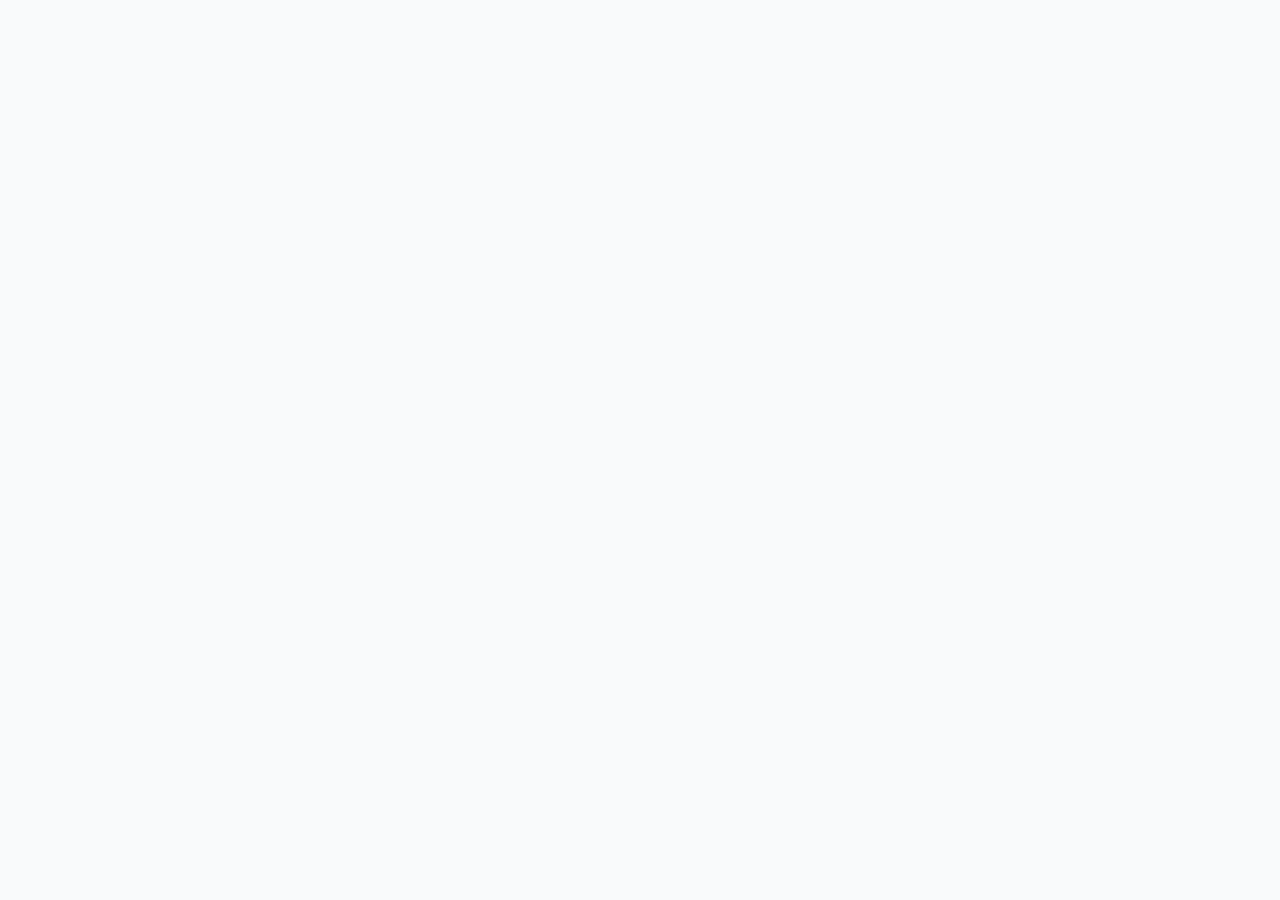
==== commit ef0fdeae: "Add files via upload" ====
--- a/index.html
+++ b/index.html
@@ -3,7 +3,7 @@
   <head>
     <meta charset="UTF-8" />
     <link rel="icon" type="image/svg+xml" href="/logo.svg" />
-    <meta name="viewport" content="width=device-width, initial-scale=1.0" />
+    <meta name="viewport" content="width=1280, initial-scale=0.35, minimum-scale=0.25, maximum-scale=3.0, user-scalable=yes" />
     <title>UBIT ERP GST Billing Software</title>
     <!-- Inter font -->
     <link rel="preconnect" href="https://fonts.googleapis.com">
--- a/assets/index-CzDQ3wMo.css
+++ b/assets/index-CzDQ3wMo.css
@@ -1,2 +1,3 @@
 *,:before,:after{--tw-border-spacing-x: 0;--tw-border-spacing-y: 0;--tw-translate-x: 0;--tw-translate-y: 0;--tw-rotate: 0;--tw-skew-x: 0;--tw-skew-y: 0;--tw-scale-x: 1;--tw-scale-y: 1;--tw-pan-x: ;--tw-pan-y: ;--tw-pinch-zoom: ;--tw-scroll-snap-strictness: proximity;--tw-gradient-from-position: ;--tw-gradient-via-position: ;--tw-gradient-to-position: ;--tw-ordinal: ;--tw-slashed-zero: ;--tw-numeric-figure: ;--tw-numeric-spacing: ;--tw-numeric-fraction: ;--tw-ring-inset: ;--tw-ring-offset-width: 0px;--tw-ring-offset-color: #fff;--tw-ring-color: rgb(59 130 246 / .5);--tw-ring-offset-shadow: 0 0 #0000;--tw-ring-shadow: 0 0 #0000;--tw-shadow: 0 0 #0000;--tw-shadow-colored: 0 0 #0000;--tw-blur: ;--tw-brightness: ;--tw-contrast: ;--tw-grayscale: ;--tw-hue-rotate: ;--tw-invert: ;--tw-saturate: ;--tw-sepia: ;--tw-drop-shadow: ;--tw-backdrop-blur: ;--tw-backdrop-brightness: ;--tw-backdrop-contrast: ;--tw-backdrop-grayscale: ;--tw-backdrop-hue-rotate: ;--tw-backdrop-invert: ;--tw-backdrop-opacity: ;--tw-backdrop-saturate: ;--tw-backdrop-sepia: ;--tw-contain-size: ;--tw-contain-layout: ;--tw-contain-paint: ;--tw-contain-style: }::backdrop{--tw-border-spacing-x: 0;--tw-border-spacing-y: 0;--tw-translate-x: 0;--tw-translate-y: 0;--tw-rotate: 0;--tw-skew-x: 0;--tw-skew-y: 0;--tw-scale-x: 1;--tw-scale-y: 1;--tw-pan-x: ;--tw-pan-y: ;--tw-pinch-zoom: ;--tw-scroll-snap-strictness: proximity;--tw-gradient-from-position: ;--tw-gradient-via-position: ;--tw-gradient-to-position: ;--tw-ordinal: ;--tw-slashed-zero: ;--tw-numeric-figure: ;--tw-numeric-spacing: ;--tw-numeric-fraction: ;--tw-ring-inset: ;--tw-ring-offset-width: 0px;--tw-ring-offset-color: #fff;--tw-ring-color: rgb(59 130 246 / .5);--tw-ring-offset-shadow: 0 0 #0000;--tw-ring-shadow: 0 0 #0000;--tw-shadow: 0 0 #0000;--tw-shadow-colored: 0 0 #0000;--tw-blur: ;--tw-brightness: ;--tw-contrast: ;--tw-grayscale: ;--tw-hue-rotate: ;--tw-invert: ;--tw-saturate: ;--tw-sepia: ;--tw-drop-shadow: ;--tw-backdrop-blur: ;--tw-backdrop-brightness: ;--tw-backdrop-contrast: ;--tw-backdrop-grayscale: ;--tw-backdrop-hue-rotate: ;--tw-backdrop-invert: ;--tw-backdrop-opacity: ;--tw-backdrop-saturate: ;--tw-backdrop-sepia: ;--tw-contain-size: ;--tw-contain-layout: ;--tw-contain-paint: ;--tw-contain-style: }*,:before,:after{box-sizing:border-box;border-width:0;border-style:solid;border-color:#e5e7eb}:before,:after{--tw-content: ""}html,:host{line-height:1.5;-webkit-text-size-adjust:100%;-moz-tab-size:4;-o-tab-size:4;tab-size:4;font-family:ui-sans-serif,system-ui,sans-serif,"Apple Color Emoji","Segoe UI Emoji",Segoe UI Symbol,"Noto Color Emoji";font-feature-settings:normal;font-variation-settings:normal;-webkit-tap-highlight-color:transparent}body{margin:0;line-height:inherit}hr{height:0;color:inherit;border-top-width:1px}abbr:where([title]){-webkit-text-decoration:underline dotted;text-decoration:underline dotted}h1,h2,h3,h4,h5,h6{font-size:inherit;font-weight:inherit}a{color:inherit;text-decoration:inherit}b,strong{font-weight:bolder}code,kbd,samp,pre{font-family:ui-monospace,SFMono-Regular,Menlo,Monaco,Consolas,Liberation Mono,Courier New,monospace;font-feature-settings:normal;font-variation-settings:normal;font-size:1em}small{font-size:80%}sub,sup{font-size:75%;line-height:0;position:relative;vertical-align:baseline}sub{bottom:-.25em}sup{top:-.5em}table{text-indent:0;border-color:inherit;border-collapse:collapse}button,input,optgroup,select,textarea{font-family:inherit;font-feature-settings:inherit;font-variation-settings:inherit;font-size:100%;font-weight:inherit;line-height:inherit;letter-spacing:inherit;color:inherit;margin:0;padding:0}button,select{text-transform:none}button,input:where([type=button]),input:where([type=reset]),input:where([type=submit]){-webkit-appearance:button;background-color:transparent;background-image:none}:-moz-focusring{outline:auto}:-moz-ui-invalid{box-shadow:none}progress{vertical-align:baseline}::-webkit-inner-spin-button,::-webkit-outer-spin-button{height:auto}[type=search]{-webkit-appearance:textfield;outline-offset:-2px}::-webkit-search-decoration{-webkit-appearance:none}::-webkit-file-upload-button{-webkit-appearance:button;font:inherit}summary{display:list-item}blockquote,dl,dd,h1,h2,h3,h4,h5,h6,hr,figure,p,pre{margin:0}fieldset{margin:0;padding:0}legend{padding:0}ol,ul,menu{list-style:none;margin:0;padding:0}dialog{padding:0}textarea{resize:vertical}input::-moz-placeholder,textarea::-moz-placeholder{opacity:1;color:#9ca3af}input::placeholder,textarea::placeholder{opacity:1;color:#9ca3af}button,[role=button]{cursor:pointer}:disabled{cursor:default}img,svg,video,canvas,audio,iframe,embed,object{display:block;vertical-align:middle}img,video{max-width:100%;height:auto}[hidden]:where(:not([hidden=until-found])){display:none}body{font-family:Inter,system-ui,-apple-system,BlinkMacSystemFont,Segoe UI,Roboto,Oxygen,Ubuntu,Cantarell,sans-serif}.container{width:100%}@media(min-width:640px){.container{max-width:640px}}@media(min-width:768px){.container{max-width:768px}}@media(min-width:1024px){.container{max-width:1024px}}@media(min-width:1280px){.container{max-width:1280px}}@media(min-width:1536px){.container{max-width:1536px}}.pointer-events-none{pointer-events:none}.visible{visibility:visible}.collapse{visibility:collapse}.static{position:static}.fixed{position:fixed}.absolute{position:absolute}.relative{position:relative}.sticky{position:sticky}.inset-0{top:0;right:0;bottom:0;left:0}.inset-y-0{top:0;bottom:0}.-left-20{left:-5rem}.-top-2\.5{top:-.625rem}.bottom-0{bottom:0}.left-0{left:0}.left-2{left:.5rem}.left-2\.5{left:.625rem}.left-3{left:.75rem}.right-0{right:0}.right-2{right:.5rem}.right-2\.5{right:.625rem}.right-3{right:.75rem}.right-4{right:1rem}.top-0{top:0}.top-1{top:.25rem}.top-1\/2{top:50%}.top-11{top:2.75rem}.top-2{top:.5rem}.top-2\.5{top:.625rem}.top-4{top:1rem}.top-full{top:100%}.z-10{z-index:10}.z-20{z-index:20}.z-30{z-index:30}.z-40{z-index:40}.z-50{z-index:50}.z-\[60\]{z-index:60}.z-\[70\]{z-index:70}.z-\[9998\]{z-index:9998}.z-\[9999\]{z-index:9999}.col-span-2{grid-column:span 2 / span 2}.col-span-3{grid-column:span 3 / span 3}.col-span-full{grid-column:1 / -1}.mx-1{margin-left:.25rem;margin-right:.25rem}.mx-2{margin-left:.5rem;margin-right:.5rem}.mx-auto{margin-left:auto;margin-right:auto}.my-1{margin-top:.25rem;margin-bottom:.25rem}.my-auto{margin-top:auto;margin-bottom:auto}.mb-0\.5{margin-bottom:.125rem}.mb-1{margin-bottom:.25rem}.mb-1\.5{margin-bottom:.375rem}.mb-2{margin-bottom:.5rem}.mb-3{margin-bottom:.75rem}.mb-4{margin-bottom:1rem}.mb-6{margin-bottom:1.5rem}.mb-8{margin-bottom:2rem}.ml-0\.5{margin-left:.125rem}.ml-1{margin-left:.25rem}.ml-1\.5{margin-left:.375rem}.ml-2{margin-left:.5rem}.ml-auto{margin-left:auto}.mr-1{margin-right:.25rem}.mr-1\.5{margin-right:.375rem}.mt-0\.5{margin-top:.125rem}.mt-1{margin-top:.25rem}.mt-1\.5{margin-top:.375rem}.mt-10{margin-top:2.5rem}.mt-2{margin-top:.5rem}.mt-3{margin-top:.75rem}.mt-4{margin-top:1rem}.mt-5{margin-top:1.25rem}.mt-6{margin-top:1.5rem}.mt-8{margin-top:2rem}.line-clamp-2{overflow:hidden;display:-webkit-box;-webkit-box-orient:vertical;-webkit-line-clamp:2}.block{display:block}.inline-block{display:inline-block}.flex{display:flex}.inline-flex{display:inline-flex}.table{display:table}.grid{display:grid}.contents{display:contents}.hidden{display:none}.h-1\.5{height:.375rem}.h-10{height:2.5rem}.h-11{height:2.75rem}.h-12{height:3rem}.h-14{height:3.5rem}.h-16{height:4rem}.h-2{height:.5rem}.h-2\.5{height:.625rem}.h-3{height:.75rem}.h-3\.5{height:.875rem}.h-4{height:1rem}.h-48{height:12rem}.h-5{height:1.25rem}.h-6{height:1.5rem}.h-7{height:1.75rem}.h-72{height:18rem}.h-8{height:2rem}.h-9{height:2.25rem}.h-96{height:24rem}.h-\[18px\]{height:18px}.h-\[92vh\]{height:92vh}.h-\[95vh\]{height:95vh}.h-\[calc\(100vh-112px\)\]{height:calc(100vh - 112px)}.h-full{height:100%}.h-screen{height:100vh}.max-h-11{max-height:2.75rem}.max-h-24{max-height:6rem}.max-h-36{max-height:9rem}.max-h-40{max-height:10rem}.max-h-48{max-height:12rem}.max-h-52{max-height:13rem}.max-h-56{max-height:14rem}.max-h-60{max-height:15rem}.max-h-80{max-height:20rem}.max-h-\[320px\]{max-height:320px}.max-h-\[340px\]{max-height:340px}.max-h-\[380px\]{max-height:380px}.max-h-\[60vh\]{max-height:60vh}.max-h-\[80vh\]{max-height:80vh}.max-h-\[90vh\]{max-height:90vh}.max-h-\[92vh\]{max-height:92vh}.max-h-\[94vh\]{max-height:94vh}.max-h-\[95vh\]{max-height:95vh}.max-h-full{max-height:100%}.min-h-\[105px\]{min-height:105px}.min-h-\[115px\]{min-height:115px}.min-h-\[340px\]{min-height:340px}.min-h-\[80px\]{min-height:80px}.min-h-screen{min-height:100vh}.w-1\.5{width:.375rem}.w-10{width:2.5rem}.w-11{width:2.75rem}.w-12{width:3rem}.w-14{width:3.5rem}.w-16{width:4rem}.w-2{width:.5rem}.w-2\.5{width:.625rem}.w-20{width:5rem}.w-24{width:6rem}.w-28{width:7rem}.w-3{width:.75rem}.w-3\.5{width:.875rem}.w-32{width:8rem}.w-36{width:9rem}.w-4{width:1rem}.w-44{width:11rem}.w-48{width:12rem}.w-5{width:1.25rem}.w-56{width:14rem}.w-6{width:1.5rem}.w-64{width:16rem}.w-7{width:1.75rem}.w-72{width:18rem}.w-8{width:2rem}.w-80{width:20rem}.w-9{width:2.25rem}.w-96{width:24rem}.w-\[18px\]{width:18px}.w-full{width:100%}.w-px{width:1px}.w-screen{width:100vw}.min-w-0{min-width:0px}.min-w-\[140px\]{min-width:140px}.min-w-\[160px\]{min-width:160px}.min-w-\[200px\]{min-width:200px}.min-w-\[220px\]{min-width:220px}.min-w-\[240px\]{min-width:240px}.min-w-\[260px\]{min-width:260px}.max-w-2xl{max-width:42rem}.max-w-3xl{max-width:48rem}.max-w-4xl{max-width:56rem}.max-w-5xl{max-width:64rem}.max-w-6xl{max-width:72rem}.max-w-\[120px\]{max-width:120px}.max-w-\[130px\]{max-width:130px}.max-w-\[140px\]{max-width:140px}.max-w-\[1600px\]{max-width:1600px}.max-w-\[160px\]{max-width:160px}.max-w-\[180px\]{max-width:180px}.max-w-\[200px\]{max-width:200px}.max-w-\[280px\]{max-width:280px}.max-w-\[340px\]{max-width:340px}.max-w-\[380px\]{max-width:380px}.max-w-\[420px\]{max-width:420px}.max-w-full{max-width:100%}.max-w-lg{max-width:32rem}.max-w-md{max-width:28rem}.max-w-sm{max-width:24rem}.max-w-xl{max-width:36rem}.max-w-xs{max-width:20rem}.flex-1{flex:1 1 0%}.shrink-0{flex-shrink:0}.border-collapse{border-collapse:collapse}.-translate-y-1\/2{--tw-translate-y: -50%;transform:translate(var(--tw-translate-x),var(--tw-translate-y)) rotate(var(--tw-rotate)) skew(var(--tw-skew-x)) skewY(var(--tw-skew-y)) scaleX(var(--tw-scale-x)) scaleY(var(--tw-scale-y))}.rotate-180{--tw-rotate: 180deg;transform:translate(var(--tw-translate-x),var(--tw-translate-y)) rotate(var(--tw-rotate)) skew(var(--tw-skew-x)) skewY(var(--tw-skew-y)) scaleX(var(--tw-scale-x)) scaleY(var(--tw-scale-y))}.scale-110{--tw-scale-x: 1.1;--tw-scale-y: 1.1;transform:translate(var(--tw-translate-x),var(--tw-translate-y)) rotate(var(--tw-rotate)) skew(var(--tw-skew-x)) skewY(var(--tw-skew-y)) scaleX(var(--tw-scale-x)) scaleY(var(--tw-scale-y))}@keyframes pulse{50%{opacity:.5}}.animate-pulse{animation:pulse 2s cubic-bezier(.4,0,.6,1) infinite}@keyframes spin{to{transform:rotate(360deg)}}.animate-spin{animation:spin 1s linear infinite}.cursor-default{cursor:default}.cursor-not-allowed{cursor:not-allowed}.cursor-pointer{cursor:pointer}.select-none{-webkit-user-select:none;-moz-user-select:none;user-select:none}.select-all{-webkit-user-select:all;-moz-user-select:all;user-select:all}.resize-none{resize:none}.resize{resize:both}.list-decimal{list-style-type:decimal}.appearance-none{-webkit-appearance:none;-moz-appearance:none;appearance:none}.grid-cols-1{grid-template-columns:repeat(1,minmax(0,1fr))}.grid-cols-2{grid-template-columns:repeat(2,minmax(0,1fr))}.grid-cols-3{grid-template-columns:repeat(3,minmax(0,1fr))}.grid-cols-5{grid-template-columns:repeat(5,minmax(0,1fr))}.flex-col{flex-direction:column}.flex-wrap{flex-wrap:wrap}.flex-nowrap{flex-wrap:nowrap}.items-start{align-items:flex-start}.items-end{align-items:flex-end}.items-center{align-items:center}.items-baseline{align-items:baseline}.items-stretch{align-items:stretch}.justify-start{justify-content:flex-start}.justify-end{justify-content:flex-end}.justify-center{justify-content:center}.justify-between{justify-content:space-between}.gap-0\.5{gap:.125rem}.gap-1{gap:.25rem}.gap-1\.5{gap:.375rem}.gap-2{gap:.5rem}.gap-2\.5{gap:.625rem}.gap-3{gap:.75rem}.gap-3\.5{gap:.875rem}.gap-4{gap:1rem}.gap-5{gap:1.25rem}.gap-6{gap:1.5rem}.gap-8{gap:2rem}.gap-x-6{-moz-column-gap:1.5rem;column-gap:1.5rem}.gap-y-1{row-gap:.25rem}.space-x-1\.5>:not([hidden])~:not([hidden]){--tw-space-x-reverse: 0;margin-right:calc(.375rem * var(--tw-space-x-reverse));margin-left:calc(.375rem * calc(1 - var(--tw-space-x-reverse)))}.space-x-2>:not([hidden])~:not([hidden]){--tw-space-x-reverse: 0;margin-right:calc(.5rem * var(--tw-space-x-reverse));margin-left:calc(.5rem * calc(1 - var(--tw-space-x-reverse)))}.space-y-0>:not([hidden])~:not([hidden]){--tw-space-y-reverse: 0;margin-top:calc(0px * calc(1 - var(--tw-space-y-reverse)));margin-bottom:calc(0px * var(--tw-space-y-reverse))}.space-y-0\.5>:not([hidden])~:not([hidden]){--tw-space-y-reverse: 0;margin-top:calc(.125rem * calc(1 - var(--tw-space-y-reverse)));margin-bottom:calc(.125rem * var(--tw-space-y-reverse))}.space-y-1>:not([hidden])~:not([hidden]){--tw-space-y-reverse: 0;margin-top:calc(.25rem * calc(1 - var(--tw-space-y-reverse)));margin-bottom:calc(.25rem * var(--tw-space-y-reverse))}.space-y-1\.5>:not([hidden])~:not([hidden]){--tw-space-y-reverse: 0;margin-top:calc(.375rem * calc(1 - var(--tw-space-y-reverse)));margin-bottom:calc(.375rem * var(--tw-space-y-reverse))}.space-y-2>:not([hidden])~:not([hidden]){--tw-space-y-reverse: 0;margin-top:calc(.5rem * calc(1 - var(--tw-space-y-reverse)));margin-bottom:calc(.5rem * var(--tw-space-y-reverse))}.space-y-2\.5>:not([hidden])~:not([hidden]){--tw-space-y-reverse: 0;margin-top:calc(.625rem * calc(1 - var(--tw-space-y-reverse)));margin-bottom:calc(.625rem * var(--tw-space-y-reverse))}.space-y-3>:not([hidden])~:not([hidden]){--tw-space-y-reverse: 0;margin-top:calc(.75rem * calc(1 - var(--tw-space-y-reverse)));margin-bottom:calc(.75rem * var(--tw-space-y-reverse))}.space-y-3\.5>:not([hidden])~:not([hidden]){--tw-space-y-reverse: 0;margin-top:calc(.875rem * calc(1 - var(--tw-space-y-reverse)));margin-bottom:calc(.875rem * var(--tw-space-y-reverse))}.space-y-4>:not([hidden])~:not([hidden]){--tw-space-y-reverse: 0;margin-top:calc(1rem * calc(1 - var(--tw-space-y-reverse)));margin-bottom:calc(1rem * var(--tw-space-y-reverse))}.space-y-5>:not([hidden])~:not([hidden]){--tw-space-y-reverse: 0;margin-top:calc(1.25rem * calc(1 - var(--tw-space-y-reverse)));margin-bottom:calc(1.25rem * var(--tw-space-y-reverse))}.space-y-6>:not([hidden])~:not([hidden]){--tw-space-y-reverse: 0;margin-top:calc(1.5rem * calc(1 - var(--tw-space-y-reverse)));margin-bottom:calc(1.5rem * var(--tw-space-y-reverse))}.space-y-8>:not([hidden])~:not([hidden]){--tw-space-y-reverse: 0;margin-top:calc(2rem * calc(1 - var(--tw-space-y-reverse)));margin-bottom:calc(2rem * var(--tw-space-y-reverse))}.divide-x>:not([hidden])~:not([hidden]){--tw-divide-x-reverse: 0;border-right-width:calc(1px * var(--tw-divide-x-reverse));border-left-width:calc(1px * calc(1 - var(--tw-divide-x-reverse)))}.divide-y>:not([hidden])~:not([hidden]){--tw-divide-y-reverse: 0;border-top-width:calc(1px * calc(1 - var(--tw-divide-y-reverse)));border-bottom-width:calc(1px * var(--tw-divide-y-reverse))}.divide-slate-100>:not([hidden])~:not([hidden]){--tw-divide-opacity: 1;border-color:rgb(241 245 249 / var(--tw-divide-opacity, 1))}.divide-slate-200>:not([hidden])~:not([hidden]){--tw-divide-opacity: 1;border-color:rgb(226 232 240 / var(--tw-divide-opacity, 1))}.divide-slate-700>:not([hidden])~:not([hidden]){--tw-divide-opacity: 1;border-color:rgb(51 65 85 / var(--tw-divide-opacity, 1))}.self-start{align-self:flex-start}.overflow-hidden{overflow:hidden}.overflow-visible{overflow:visible}.overflow-x-auto{overflow-x:auto}.overflow-y-auto{overflow-y:auto}.truncate{overflow:hidden;text-overflow:ellipsis;white-space:nowrap}.whitespace-nowrap{white-space:nowrap}.whitespace-pre-line{white-space:pre-line}.break-all{word-break:break-all}.rounded{border-radius:.25rem}.rounded-2xl{border-radius:1rem}.rounded-full{border-radius:9999px}.rounded-lg{border-radius:.5rem}.rounded-md{border-radius:.375rem}.rounded-xl{border-radius:.75rem}.rounded-b-2xl{border-bottom-right-radius:1rem;border-bottom-left-radius:1rem}.rounded-t-2xl{border-top-left-radius:1rem;border-top-right-radius:1rem}.border{border-width:1px}.border-0{border-width:0px}.border-2{border-width:2px}.border-4{border-width:4px}.border-b{border-bottom-width:1px}.border-b-0{border-bottom-width:0px}.border-b-2{border-bottom-width:2px}.border-l{border-left-width:1px}.border-l-4{border-left-width:4px}.border-l-8{border-left-width:8px}.border-r{border-right-width:1px}.border-r-2{border-right-width:2px}.border-t{border-top-width:1px}.border-t-2{border-top-width:2px}.border-t-4{border-top-width:4px}.border-dashed{border-style:dashed}.border-double{border-style:double}.border-amber-200{--tw-border-opacity: 1;border-color:rgb(253 230 138 / var(--tw-border-opacity, 1))}.border-amber-200\/50{border-color:#fde68a80}.border-amber-200\/60{border-color:#fde68a99}.border-amber-300{--tw-border-opacity: 1;border-color:rgb(252 211 77 / var(--tw-border-opacity, 1))}.border-amber-400{--tw-border-opacity: 1;border-color:rgb(251 191 36 / var(--tw-border-opacity, 1))}.border-amber-500{--tw-border-opacity: 1;border-color:rgb(245 158 11 / var(--tw-border-opacity, 1))}.border-amber-500\/30{border-color:#f59e0b4d}.border-amber-500\/40{border-color:#f59e0b66}.border-amber-600{--tw-border-opacity: 1;border-color:rgb(217 119 6 / var(--tw-border-opacity, 1))}.border-emerald-100{--tw-border-opacity: 1;border-color:rgb(209 250 229 / var(--tw-border-opacity, 1))}.border-emerald-200{--tw-border-opacity: 1;border-color:rgb(167 243 208 / var(--tw-border-opacity, 1))}.border-emerald-200\/60{border-color:#a7f3d099}.border-emerald-200\/80{border-color:#a7f3d0cc}.border-emerald-300{--tw-border-opacity: 1;border-color:rgb(110 231 183 / var(--tw-border-opacity, 1))}.border-emerald-400\/30{border-color:#34d3994d}.border-emerald-500{--tw-border-opacity: 1;border-color:rgb(16 185 129 / var(--tw-border-opacity, 1))}.border-emerald-500\/20{border-color:#10b98133}.border-emerald-500\/25{border-color:#10b98140}.border-emerald-500\/30{border-color:#10b9814d}.border-emerald-700{--tw-border-opacity: 1;border-color:rgb(4 120 87 / var(--tw-border-opacity, 1))}.border-emerald-800{--tw-border-opacity: 1;border-color:rgb(6 95 70 / var(--tw-border-opacity, 1))}.border-indigo-100{--tw-border-opacity: 1;border-color:rgb(224 231 255 / var(--tw-border-opacity, 1))}.border-indigo-200{--tw-border-opacity: 1;border-color:rgb(199 210 254 / var(--tw-border-opacity, 1))}.border-indigo-200\/60{border-color:#c7d2fe99}.border-indigo-300{--tw-border-opacity: 1;border-color:rgb(165 180 252 / var(--tw-border-opacity, 1))}.border-indigo-700{--tw-border-opacity: 1;border-color:rgb(67 56 202 / var(--tw-border-opacity, 1))}.border-purple-200{--tw-border-opacity: 1;border-color:rgb(233 213 255 / var(--tw-border-opacity, 1))}.border-red-100{--tw-border-opacity: 1;border-color:rgb(254 226 226 / var(--tw-border-opacity, 1))}.border-rose-100{--tw-border-opacity: 1;border-color:rgb(255 228 230 / var(--tw-border-opacity, 1))}.border-rose-200{--tw-border-opacity: 1;border-color:rgb(254 205 211 / var(--tw-border-opacity, 1))}.border-rose-200\/60{border-color:#fecdd399}.border-rose-200\/80{border-color:#fecdd3cc}.border-rose-300{--tw-border-opacity: 1;border-color:rgb(253 164 175 / var(--tw-border-opacity, 1))}.border-rose-500{--tw-border-opacity: 1;border-color:rgb(244 63 94 / var(--tw-border-opacity, 1))}.border-rose-500\/20{border-color:#f43f5e33}.border-rose-500\/30{border-color:#f43f5e4d}.border-rose-700{--tw-border-opacity: 1;border-color:rgb(190 18 60 / var(--tw-border-opacity, 1))}.border-rose-800{--tw-border-opacity: 1;border-color:rgb(159 18 57 / var(--tw-border-opacity, 1))}.border-sky-100{--tw-border-opacity: 1;border-color:rgb(224 242 254 / var(--tw-border-opacity, 1))}.border-sky-200{--tw-border-opacity: 1;border-color:rgb(186 230 253 / var(--tw-border-opacity, 1))}.border-sky-200\/60{border-color:#bae6fd99}.border-sky-300{--tw-border-opacity: 1;border-color:rgb(125 211 252 / var(--tw-border-opacity, 1))}.border-sky-400{--tw-border-opacity: 1;border-color:rgb(56 189 248 / var(--tw-border-opacity, 1))}.border-sky-500{--tw-border-opacity: 1;border-color:rgb(14 165 233 / var(--tw-border-opacity, 1))}.border-sky-500\/20{border-color:#0ea5e933}.border-sky-500\/25{border-color:#0ea5e940}.border-sky-500\/30{border-color:#0ea5e94d}.border-sky-500\/40{border-color:#0ea5e966}.border-sky-600{--tw-border-opacity: 1;border-color:rgb(2 132 199 / var(--tw-border-opacity, 1))}.border-sky-800\/80{border-color:#075985cc}.border-slate-100{--tw-border-opacity: 1;border-color:rgb(241 245 249 / var(--tw-border-opacity, 1))}.border-slate-200{--tw-border-opacity: 1;border-color:rgb(226 232 240 / var(--tw-border-opacity, 1))}.border-slate-200\/60{border-color:#e2e8f099}.border-slate-200\/80{border-color:#e2e8f0cc}.border-slate-200\/90{border-color:#e2e8f0e6}.border-slate-300{--tw-border-opacity: 1;border-color:rgb(203 213 225 / var(--tw-border-opacity, 1))}.border-slate-400{--tw-border-opacity: 1;border-color:rgb(148 163 184 / var(--tw-border-opacity, 1))}.border-slate-600{--tw-border-opacity: 1;border-color:rgb(71 85 105 / var(--tw-border-opacity, 1))}.border-slate-700{--tw-border-opacity: 1;border-color:rgb(51 65 85 / var(--tw-border-opacity, 1))}.border-slate-700\/60{border-color:#33415599}.border-slate-700\/80{border-color:#334155cc}.border-slate-800{--tw-border-opacity: 1;border-color:rgb(30 41 59 / var(--tw-border-opacity, 1))}.border-slate-800\/80{border-color:#1e293bcc}.border-teal-500{--tw-border-opacity: 1;border-color:rgb(20 184 166 / var(--tw-border-opacity, 1))}.border-transparent{border-color:transparent}.border-white\/30{border-color:#ffffff4d}.border-t-sky-500{--tw-border-opacity: 1;border-top-color:rgb(14 165 233 / var(--tw-border-opacity, 1))}.border-t-white{--tw-border-opacity: 1;border-top-color:rgb(255 255 255 / var(--tw-border-opacity, 1))}.bg-\[\#1a73e8\]{--tw-bg-opacity: 1;background-color:rgb(26 115 232 / var(--tw-bg-opacity, 1))}.bg-amber-100{--tw-bg-opacity: 1;background-color:rgb(254 243 199 / var(--tw-bg-opacity, 1))}.bg-amber-400{--tw-bg-opacity: 1;background-color:rgb(251 191 36 / var(--tw-bg-opacity, 1))}.bg-amber-50{--tw-bg-opacity: 1;background-color:rgb(255 251 235 / var(--tw-bg-opacity, 1))}.bg-amber-50\/40{background-color:#fffbeb66}.bg-amber-50\/60{background-color:#fffbeb99}.bg-amber-500{--tw-bg-opacity: 1;background-color:rgb(245 158 11 / var(--tw-bg-opacity, 1))}.bg-amber-500\/10{background-color:#f59e0b1a}.bg-amber-500\/15{background-color:#f59e0b26}.bg-amber-500\/20{background-color:#f59e0b33}.bg-amber-600{--tw-bg-opacity: 1;background-color:rgb(217 119 6 / var(--tw-bg-opacity, 1))}.bg-black\/50{background-color:#00000080}.bg-black\/60{background-color:#0009}.bg-black\/70{background-color:#000000b3}.bg-black\/75{background-color:#000000bf}.bg-black\/80{background-color:#000c}.bg-cyan-400{--tw-bg-opacity: 1;background-color:rgb(34 211 238 / var(--tw-bg-opacity, 1))}.bg-cyan-50\/20{background-color:#ecfeff33}.bg-cyan-600{--tw-bg-opacity: 1;background-color:rgb(8 145 178 / var(--tw-bg-opacity, 1))}.bg-emerald-100{--tw-bg-opacity: 1;background-color:rgb(209 250 229 / var(--tw-bg-opacity, 1))}.bg-emerald-400{--tw-bg-opacity: 1;background-color:rgb(52 211 153 / var(--tw-bg-opacity, 1))}.bg-emerald-50{--tw-bg-opacity: 1;background-color:rgb(236 253 245 / var(--tw-bg-opacity, 1))}.bg-emerald-50\/40{background-color:#ecfdf566}.bg-emerald-50\/50{background-color:#ecfdf580}.bg-emerald-50\/70{background-color:#ecfdf5b3}.bg-emerald-500{--tw-bg-opacity: 1;background-color:rgb(16 185 129 / var(--tw-bg-opacity, 1))}.bg-emerald-500\/10{background-color:#10b9811a}.bg-emerald-500\/15{background-color:#10b98126}.bg-emerald-500\/20{background-color:#10b98133}.bg-emerald-600{--tw-bg-opacity: 1;background-color:rgb(5 150 105 / var(--tw-bg-opacity, 1))}.bg-emerald-700{--tw-bg-opacity: 1;background-color:rgb(4 120 87 / var(--tw-bg-opacity, 1))}.bg-emerald-900{--tw-bg-opacity: 1;background-color:rgb(6 78 59 / var(--tw-bg-opacity, 1))}.bg-emerald-950{--tw-bg-opacity: 1;background-color:rgb(2 44 34 / var(--tw-bg-opacity, 1))}.bg-gray-50{--tw-bg-opacity: 1;background-color:rgb(249 250 251 / var(--tw-bg-opacity, 1))}.bg-indigo-100{--tw-bg-opacity: 1;background-color:rgb(224 231 255 / var(--tw-bg-opacity, 1))}.bg-indigo-400{--tw-bg-opacity: 1;background-color:rgb(129 140 248 / var(--tw-bg-opacity, 1))}.bg-indigo-50{--tw-bg-opacity: 1;background-color:rgb(238 242 255 / var(--tw-bg-opacity, 1))}.bg-indigo-50\/20{background-color:#eef2ff33}.bg-indigo-50\/60{background-color:#eef2ff99}.bg-indigo-50\/70{background-color:#eef2ffb3}.bg-indigo-500\/10{background-color:#6366f11a}.bg-indigo-600{--tw-bg-opacity: 1;background-color:rgb(79 70 229 / var(--tw-bg-opacity, 1))}.bg-navy-900{--tw-bg-opacity: 1;background-color:rgb(17 23 40 / var(--tw-bg-opacity, 1))}.bg-navy-950{--tw-bg-opacity: 1;background-color:rgb(10 13 24 / var(--tw-bg-opacity, 1))}.bg-purple-50{--tw-bg-opacity: 1;background-color:rgb(250 245 255 / var(--tw-bg-opacity, 1))}.bg-purple-600{--tw-bg-opacity: 1;background-color:rgb(147 51 234 / var(--tw-bg-opacity, 1))}.bg-purple-700{--tw-bg-opacity: 1;background-color:rgb(126 34 206 / var(--tw-bg-opacity, 1))}.bg-red-50\/60{background-color:#fef2f299}.bg-rose-100{--tw-bg-opacity: 1;background-color:rgb(255 228 230 / var(--tw-bg-opacity, 1))}.bg-rose-400{--tw-bg-opacity: 1;background-color:rgb(251 113 133 / var(--tw-bg-opacity, 1))}.bg-rose-50{--tw-bg-opacity: 1;background-color:rgb(255 241 242 / var(--tw-bg-opacity, 1))}.bg-rose-50\/20{background-color:#fff1f233}.bg-rose-50\/40{background-color:#fff1f266}.bg-rose-50\/70{background-color:#fff1f2b3}.bg-rose-500{--tw-bg-opacity: 1;background-color:rgb(244 63 94 / var(--tw-bg-opacity, 1))}.bg-rose-500\/10{background-color:#f43f5e1a}.bg-rose-500\/15{background-color:#f43f5e26}.bg-rose-500\/20{background-color:#f43f5e33}.bg-rose-600{--tw-bg-opacity: 1;background-color:rgb(225 29 72 / var(--tw-bg-opacity, 1))}.bg-rose-900{--tw-bg-opacity: 1;background-color:rgb(136 19 55 / var(--tw-bg-opacity, 1))}.bg-rose-950{--tw-bg-opacity: 1;background-color:rgb(76 5 25 / var(--tw-bg-opacity, 1))}.bg-sky-100{--tw-bg-opacity: 1;background-color:rgb(224 242 254 / var(--tw-bg-opacity, 1))}.bg-sky-100\/70{background-color:#e0f2feb3}.bg-sky-50{--tw-bg-opacity: 1;background-color:rgb(240 249 255 / var(--tw-bg-opacity, 1))}.bg-sky-50\/20{background-color:#f0f9ff33}.bg-sky-50\/30{background-color:#f0f9ff4d}.bg-sky-50\/40{background-color:#f0f9ff66}.bg-sky-50\/50{background-color:#f0f9ff80}.bg-sky-50\/60{background-color:#f0f9ff99}.bg-sky-50\/70{background-color:#f0f9ffb3}.bg-sky-50\/80{background-color:#f0f9ffcc}.bg-sky-500{--tw-bg-opacity: 1;background-color:rgb(14 165 233 / var(--tw-bg-opacity, 1))}.bg-sky-500\/10{background-color:#0ea5e91a}.bg-sky-500\/15{background-color:#0ea5e926}.bg-sky-500\/20{background-color:#0ea5e933}.bg-sky-600{--tw-bg-opacity: 1;background-color:rgb(2 132 199 / var(--tw-bg-opacity, 1))}.bg-sky-600\/20{background-color:#0284c733}.bg-sky-800{--tw-bg-opacity: 1;background-color:rgb(7 89 133 / var(--tw-bg-opacity, 1))}.bg-sky-950\/70{background-color:#082f49b3}.bg-slate-100{--tw-bg-opacity: 1;background-color:rgb(241 245 249 / var(--tw-bg-opacity, 1))}.bg-slate-100\/70{background-color:#f1f5f9b3}.bg-slate-100\/80{background-color:#f1f5f9cc}.bg-slate-200{--tw-bg-opacity: 1;background-color:rgb(226 232 240 / var(--tw-bg-opacity, 1))}.bg-slate-200\/60{background-color:#e2e8f099}.bg-slate-200\/80{background-color:#e2e8f0cc}.bg-slate-300{--tw-bg-opacity: 1;background-color:rgb(203 213 225 / var(--tw-bg-opacity, 1))}.bg-slate-50{--tw-bg-opacity: 1;background-color:rgb(248 250 252 / var(--tw-bg-opacity, 1))}.bg-slate-50\/50{background-color:#f8fafc80}.bg-slate-50\/70{background-color:#f8fafcb3}.bg-slate-50\/80{background-color:#f8fafccc}.bg-slate-50\/90{background-color:#f8fafce6}.bg-slate-700{--tw-bg-opacity: 1;background-color:rgb(51 65 85 / var(--tw-bg-opacity, 1))}.bg-slate-700\/50{background-color:#33415580}.bg-slate-700\/80{background-color:#334155cc}.bg-slate-800{--tw-bg-opacity: 1;background-color:rgb(30 41 59 / var(--tw-bg-opacity, 1))}.bg-slate-800\/50{background-color:#1e293b80}.bg-slate-800\/60{background-color:#1e293b99}.bg-slate-800\/80{background-color:#1e293bcc}.bg-slate-900{--tw-bg-opacity: 1;background-color:rgb(15 23 42 / var(--tw-bg-opacity, 1))}.bg-slate-900\/40{background-color:#0f172a66}.bg-slate-900\/60{background-color:#0f172a99}.bg-slate-900\/90{background-color:#0f172ae6}.bg-slate-950{--tw-bg-opacity: 1;background-color:rgb(2 6 23 / var(--tw-bg-opacity, 1))}.bg-teal-50{--tw-bg-opacity: 1;background-color:rgb(240 253 250 / var(--tw-bg-opacity, 1))}.bg-teal-600{--tw-bg-opacity: 1;background-color:rgb(13 148 136 / var(--tw-bg-opacity, 1))}.bg-transparent{background-color:transparent}.bg-white{--tw-bg-opacity: 1;background-color:rgb(255 255 255 / var(--tw-bg-opacity, 1))}.bg-white\/20{background-color:#fff3}.bg-white\/70{background-color:#ffffffb3}.bg-white\/80{background-color:#fffc}.bg-gradient-to-br{background-image:linear-gradient(to bottom right,var(--tw-gradient-stops))}.bg-gradient-to-r{background-image:linear-gradient(to right,var(--tw-gradient-stops))}.bg-gradient-to-tr{background-image:linear-gradient(to top right,var(--tw-gradient-stops))}.from-cyan-400{--tw-gradient-from: #22d3ee var(--tw-gradient-from-position);--tw-gradient-to: rgb(34 211 238 / 0) var(--tw-gradient-to-position);--tw-gradient-stops: var(--tw-gradient-from), var(--tw-gradient-to)}.from-emerald-600{--tw-gradient-from: #059669 var(--tw-gradient-from-position);--tw-gradient-to: rgb(5 150 105 / 0) var(--tw-gradient-to-position);--tw-gradient-stops: var(--tw-gradient-from), var(--tw-gradient-to)}.from-indigo-400{--tw-gradient-from: #818cf8 var(--tw-gradient-from-position);--tw-gradient-to: rgb(129 140 248 / 0) var(--tw-gradient-to-position);--tw-gradient-stops: var(--tw-gradient-from), var(--tw-gradient-to)}.from-rose-400{--tw-gradient-from: #fb7185 var(--tw-gradient-from-position);--tw-gradient-to: rgb(251 113 133 / 0) var(--tw-gradient-to-position);--tw-gradient-stops: var(--tw-gradient-from), var(--tw-gradient-to)}.from-rose-600{--tw-gradient-from: #e11d48 var(--tw-gradient-from-position);--tw-gradient-to: rgb(225 29 72 / 0) var(--tw-gradient-to-position);--tw-gradient-stops: var(--tw-gradient-from), var(--tw-gradient-to)}.from-sky-400{--tw-gradient-from: #38bdf8 var(--tw-gradient-from-position);--tw-gradient-to: rgb(56 189 248 / 0) var(--tw-gradient-to-position);--tw-gradient-stops: var(--tw-gradient-from), var(--tw-gradient-to)}.from-sky-500{--tw-gradient-from: #0ea5e9 var(--tw-gradient-from-position);--tw-gradient-to: rgb(14 165 233 / 0) var(--tw-gradient-to-position);--tw-gradient-stops: var(--tw-gradient-from), var(--tw-gradient-to)}.from-slate-900{--tw-gradient-from: #0f172a var(--tw-gradient-from-position);--tw-gradient-to: rgb(15 23 42 / 0) var(--tw-gradient-to-position);--tw-gradient-stops: var(--tw-gradient-from), var(--tw-gradient-to)}.via-teal-600{--tw-gradient-to: rgb(13 148 136 / 0) var(--tw-gradient-to-position);--tw-gradient-stops: var(--tw-gradient-from), #0d9488 var(--tw-gradient-via-position), var(--tw-gradient-to)}.to-amber-400{--tw-gradient-to: #fbbf24 var(--tw-gradient-to-position)}.to-amber-600{--tw-gradient-to: #d97706 var(--tw-gradient-to-position)}.to-emerald-400{--tw-gradient-to: #34d399 var(--tw-gradient-to-position)}.to-indigo-400{--tw-gradient-to: #818cf8 var(--tw-gradient-to-position)}.to-indigo-600{--tw-gradient-to: #4f46e5 var(--tw-gradient-to-position)}.to-navy-900{--tw-gradient-to: #111728 var(--tw-gradient-to-position)}.to-sky-400{--tw-gradient-to: #38bdf8 var(--tw-gradient-to-position)}.to-sky-700{--tw-gradient-to: #0369a1 var(--tw-gradient-to-position)}.to-slate-950{--tw-gradient-to: #020617 var(--tw-gradient-to-position)}.bg-clip-text{-webkit-background-clip:text;background-clip:text}.fill-amber-400{fill:#fbbf24}.stroke-\[1\.5\]{stroke-width:1.5}.stroke-\[2\.5\]{stroke-width:2.5}.stroke-\[2\]{stroke-width:2}.stroke-\[3\]{stroke-width:3}.object-contain{-o-object-fit:contain;object-fit:contain}.p-0{padding:0}.p-0\.5{padding:.125rem}.p-1{padding:.25rem}.p-1\.5{padding:.375rem}.p-12{padding:3rem}.p-16{padding:4rem}.p-2{padding:.5rem}.p-2\.5{padding:.625rem}.p-3{padding:.75rem}.p-3\.5{padding:.875rem}.p-4{padding:1rem}.p-5{padding:1.25rem}.p-6{padding:1.5rem}.p-8{padding:2rem}.px-1{padding-left:.25rem;padding-right:.25rem}.px-1\.5{padding-left:.375rem;padding-right:.375rem}.px-2{padding-left:.5rem;padding-right:.5rem}.px-2\.5{padding-left:.625rem;padding-right:.625rem}.px-3{padding-left:.75rem;padding-right:.75rem}.px-3\.5{padding-left:.875rem;padding-right:.875rem}.px-4{padding-left:1rem;padding-right:1rem}.px-5{padding-left:1.25rem;padding-right:1.25rem}.px-6{padding-left:1.5rem;padding-right:1.5rem}.py-0\.5{padding-top:.125rem;padding-bottom:.125rem}.py-1{padding-top:.25rem;padding-bottom:.25rem}.py-1\.5{padding-top:.375rem;padding-bottom:.375rem}.py-10{padding-top:2.5rem;padding-bottom:2.5rem}.py-12{padding-top:3rem;padding-bottom:3rem}.py-16{padding-top:4rem;padding-bottom:4rem}.py-2{padding-top:.5rem;padding-bottom:.5rem}.py-2\.5{padding-top:.625rem;padding-bottom:.625rem}.py-24{padding-top:6rem;padding-bottom:6rem}.py-3{padding-top:.75rem;padding-bottom:.75rem}.py-3\.5{padding-top:.875rem;padding-bottom:.875rem}.py-4{padding-top:1rem;padding-bottom:1rem}.py-8{padding-top:2rem;padding-bottom:2rem}.pb-0\.5{padding-bottom:.125rem}.pb-1{padding-bottom:.25rem}.pb-1\.5{padding-bottom:.375rem}.pb-2{padding-bottom:.5rem}.pb-2\.5{padding-bottom:.625rem}.pb-3{padding-bottom:.75rem}.pb-4{padding-bottom:1rem}.pl-0{padding-left:0}.pl-0\.5{padding-left:.125rem}.pl-10{padding-left:2.5rem}.pl-11{padding-left:2.75rem}.pl-2{padding-left:.5rem}.pl-3{padding-left:.75rem}.pl-3\.5{padding-left:.875rem}.pl-4{padding-left:1rem}.pl-5{padding-left:1.25rem}.pl-6{padding-left:1.5rem}.pl-8{padding-left:2rem}.pl-9{padding-left:2.25rem}.pr-0{padding-right:0}.pr-1{padding-right:.25rem}.pr-10{padding-right:2.5rem}.pr-12{padding-right:3rem}.pr-2{padding-right:.5rem}.pr-2\.5{padding-right:.625rem}.pr-24{padding-right:6rem}.pr-3{padding-right:.75rem}.pr-4{padding-right:1rem}.pr-7{padding-right:1.75rem}.pr-8{padding-right:2rem}.pt-0\.5{padding-top:.125rem}.pt-1{padding-top:.25rem}.pt-1\.5{padding-top:.375rem}.pt-12{padding-top:3rem}.pt-2{padding-top:.5rem}.pt-2\.5{padding-top:.625rem}.pt-3{padding-top:.75rem}.pt-4{padding-top:1rem}.pt-6{padding-top:1.5rem}.pt-8{padding-top:2rem}.text-left{text-align:left}.text-center{text-align:center}.text-right{text-align:right}.align-top{vertical-align:top}.font-mono{font-family:ui-monospace,SFMono-Regular,Menlo,Monaco,Consolas,Liberation Mono,Courier New,monospace}.font-sans{font-family:ui-sans-serif,system-ui,sans-serif,"Apple Color Emoji","Segoe UI Emoji",Segoe UI Symbol,"Noto Color Emoji"}.font-serif{font-family:ui-serif,Georgia,Cambria,Times New Roman,Times,serif}.text-2xl{font-size:1.5rem;line-height:2rem}.text-3xl{font-size:1.875rem;line-height:2.25rem}.text-4xl{font-size:2.25rem;line-height:2.5rem}.text-\[10\.5px\]{font-size:10.5px}.text-\[10px\]{font-size:10px}.text-\[11px\]{font-size:11px}.text-\[13px\]{font-size:13px}.text-\[14px\]{font-size:14px}.text-\[8\.5px\]{font-size:8.5px}.text-\[9\.5px\]{font-size:9.5px}.text-\[9px\]{font-size:9px}.text-base{font-size:1rem;line-height:1.5rem}.text-lg{font-size:1.125rem;line-height:1.75rem}.text-sm{font-size:.875rem;line-height:1.25rem}.text-xl{font-size:1.25rem;line-height:1.75rem}.text-xs{font-size:.75rem;line-height:1rem}.font-black{font-weight:900}.font-bold{font-weight:700}.font-extrabold{font-weight:800}.font-medium{font-weight:500}.font-normal{font-weight:400}.font-semibold{font-weight:600}.uppercase{text-transform:uppercase}.italic{font-style:italic}.leading-normal{line-height:1.5}.leading-relaxed{line-height:1.625}.leading-snug{line-height:1.375}.leading-tight{line-height:1.25}.tracking-tight{letter-spacing:-.025em}.tracking-wide{letter-spacing:.025em}.tracking-wider{letter-spacing:.05em}.tracking-widest{letter-spacing:.1em}.text-amber-300{--tw-text-opacity: 1;color:rgb(252 211 77 / var(--tw-text-opacity, 1))}.text-amber-300\/90{color:#fcd34de6}.text-amber-400{--tw-text-opacity: 1;color:rgb(251 191 36 / var(--tw-text-opacity, 1))}.text-amber-400\/80{color:#fbbf24cc}.text-amber-500{--tw-text-opacity: 1;color:rgb(245 158 11 / var(--tw-text-opacity, 1))}.text-amber-500\/80{color:#f59e0bcc}.text-amber-600{--tw-text-opacity: 1;color:rgb(217 119 6 / var(--tw-text-opacity, 1))}.text-amber-700{--tw-text-opacity: 1;color:rgb(180 83 9 / var(--tw-text-opacity, 1))}.text-amber-800{--tw-text-opacity: 1;color:rgb(146 64 14 / var(--tw-text-opacity, 1))}.text-amber-900{--tw-text-opacity: 1;color:rgb(120 53 15 / var(--tw-text-opacity, 1))}.text-amber-950{--tw-text-opacity: 1;color:rgb(69 26 3 / var(--tw-text-opacity, 1))}.text-cyan-300{--tw-text-opacity: 1;color:rgb(103 232 249 / var(--tw-text-opacity, 1))}.text-cyan-400{--tw-text-opacity: 1;color:rgb(34 211 238 / var(--tw-text-opacity, 1))}.text-cyan-600{--tw-text-opacity: 1;color:rgb(8 145 178 / var(--tw-text-opacity, 1))}.text-cyan-700{--tw-text-opacity: 1;color:rgb(14 116 144 / var(--tw-text-opacity, 1))}.text-cyan-900{--tw-text-opacity: 1;color:rgb(22 78 99 / var(--tw-text-opacity, 1))}.text-emerald-200{--tw-text-opacity: 1;color:rgb(167 243 208 / var(--tw-text-opacity, 1))}.text-emerald-300{--tw-text-opacity: 1;color:rgb(110 231 183 / var(--tw-text-opacity, 1))}.text-emerald-400{--tw-text-opacity: 1;color:rgb(52 211 153 / var(--tw-text-opacity, 1))}.text-emerald-500{--tw-text-opacity: 1;color:rgb(16 185 129 / var(--tw-text-opacity, 1))}.text-emerald-600{--tw-text-opacity: 1;color:rgb(5 150 105 / var(--tw-text-opacity, 1))}.text-emerald-700{--tw-text-opacity: 1;color:rgb(4 120 87 / var(--tw-text-opacity, 1))}.text-emerald-800{--tw-text-opacity: 1;color:rgb(6 95 70 / var(--tw-text-opacity, 1))}.text-emerald-900{--tw-text-opacity: 1;color:rgb(6 78 59 / var(--tw-text-opacity, 1))}.text-emerald-950{--tw-text-opacity: 1;color:rgb(2 44 34 / var(--tw-text-opacity, 1))}.text-indigo-300{--tw-text-opacity: 1;color:rgb(165 180 252 / var(--tw-text-opacity, 1))}.text-indigo-400{--tw-text-opacity: 1;color:rgb(129 140 248 / var(--tw-text-opacity, 1))}.text-indigo-500{--tw-text-opacity: 1;color:rgb(99 102 241 / var(--tw-text-opacity, 1))}.text-indigo-600{--tw-text-opacity: 1;color:rgb(79 70 229 / var(--tw-text-opacity, 1))}.text-indigo-700{--tw-text-opacity: 1;color:rgb(67 56 202 / var(--tw-text-opacity, 1))}.text-indigo-800{--tw-text-opacity: 1;color:rgb(55 48 163 / var(--tw-text-opacity, 1))}.text-indigo-900{--tw-text-opacity: 1;color:rgb(49 46 129 / var(--tw-text-opacity, 1))}.text-orange-400{--tw-text-opacity: 1;color:rgb(251 146 60 / var(--tw-text-opacity, 1))}.text-purple-400{--tw-text-opacity: 1;color:rgb(192 132 252 / var(--tw-text-opacity, 1))}.text-purple-500{--tw-text-opacity: 1;color:rgb(168 85 247 / var(--tw-text-opacity, 1))}.text-purple-600{--tw-text-opacity: 1;color:rgb(147 51 234 / var(--tw-text-opacity, 1))}.text-purple-700{--tw-text-opacity: 1;color:rgb(126 34 206 / var(--tw-text-opacity, 1))}.text-purple-800{--tw-text-opacity: 1;color:rgb(107 33 168 / var(--tw-text-opacity, 1))}.text-purple-950{--tw-text-opacity: 1;color:rgb(59 7 100 / var(--tw-text-opacity, 1))}.text-red-500{--tw-text-opacity: 1;color:rgb(239 68 68 / var(--tw-text-opacity, 1))}.text-red-600{--tw-text-opacity: 1;color:rgb(220 38 38 / var(--tw-text-opacity, 1))}.text-red-900{--tw-text-opacity: 1;color:rgb(127 29 29 / var(--tw-text-opacity, 1))}.text-rose-100{--tw-text-opacity: 1;color:rgb(255 228 230 / var(--tw-text-opacity, 1))}.text-rose-300{--tw-text-opacity: 1;color:rgb(253 164 175 / var(--tw-text-opacity, 1))}.text-rose-300\/80{color:#fda4afcc}.text-rose-400{--tw-text-opacity: 1;color:rgb(251 113 133 / var(--tw-text-opacity, 1))}.text-rose-500{--tw-text-opacity: 1;color:rgb(244 63 94 / var(--tw-text-opacity, 1))}.text-rose-600{--tw-text-opacity: 1;color:rgb(225 29 72 / var(--tw-text-opacity, 1))}.text-rose-700{--tw-text-opacity: 1;color:rgb(190 18 60 / var(--tw-text-opacity, 1))}.text-rose-800{--tw-text-opacity: 1;color:rgb(159 18 57 / var(--tw-text-opacity, 1))}.text-rose-900{--tw-text-opacity: 1;color:rgb(136 19 55 / var(--tw-text-opacity, 1))}.text-rose-950{--tw-text-opacity: 1;color:rgb(76 5 25 / var(--tw-text-opacity, 1))}.text-sky-300{--tw-text-opacity: 1;color:rgb(125 211 252 / var(--tw-text-opacity, 1))}.text-sky-400{--tw-text-opacity: 1;color:rgb(56 189 248 / var(--tw-text-opacity, 1))}.text-sky-500{--tw-text-opacity: 1;color:rgb(14 165 233 / var(--tw-text-opacity, 1))}.text-sky-600{--tw-text-opacity: 1;color:rgb(2 132 199 / var(--tw-text-opacity, 1))}.text-sky-700{--tw-text-opacity: 1;color:rgb(3 105 161 / var(--tw-text-opacity, 1))}.text-sky-800{--tw-text-opacity: 1;color:rgb(7 89 133 / var(--tw-text-opacity, 1))}.text-sky-900{--tw-text-opacity: 1;color:rgb(12 74 110 / var(--tw-text-opacity, 1))}.text-sky-950{--tw-text-opacity: 1;color:rgb(8 47 73 / var(--tw-text-opacity, 1))}.text-slate-100{--tw-text-opacity: 1;color:rgb(241 245 249 / var(--tw-text-opacity, 1))}.text-slate-200{--tw-text-opacity: 1;color:rgb(226 232 240 / var(--tw-text-opacity, 1))}.text-slate-300{--tw-text-opacity: 1;color:rgb(203 213 225 / var(--tw-text-opacity, 1))}.text-slate-400{--tw-text-opacity: 1;color:rgb(148 163 184 / var(--tw-text-opacity, 1))}.text-slate-500{--tw-text-opacity: 1;color:rgb(100 116 139 / var(--tw-text-opacity, 1))}.text-slate-600{--tw-text-opacity: 1;color:rgb(71 85 105 / var(--tw-text-opacity, 1))}.text-slate-700{--tw-text-opacity: 1;color:rgb(51 65 85 / var(--tw-text-opacity, 1))}.text-slate-800{--tw-text-opacity: 1;color:rgb(30 41 59 / var(--tw-text-opacity, 1))}.text-slate-900{--tw-text-opacity: 1;color:rgb(15 23 42 / var(--tw-text-opacity, 1))}.text-teal-400{--tw-text-opacity: 1;color:rgb(45 212 191 / var(--tw-text-opacity, 1))}.text-teal-600{--tw-text-opacity: 1;color:rgb(13 148 136 / var(--tw-text-opacity, 1))}.text-teal-700{--tw-text-opacity: 1;color:rgb(15 118 110 / var(--tw-text-opacity, 1))}.text-teal-900{--tw-text-opacity: 1;color:rgb(19 78 74 / var(--tw-text-opacity, 1))}.text-transparent{color:transparent}.text-white{--tw-text-opacity: 1;color:rgb(255 255 255 / var(--tw-text-opacity, 1))}.text-white\/80{color:#fffc}.underline{text-decoration-line:underline}.underline-offset-2{text-underline-offset:2px}.antialiased{-webkit-font-smoothing:antialiased;-moz-osx-font-smoothing:grayscale}.placeholder-slate-400::-moz-placeholder{--tw-placeholder-opacity: 1;color:rgb(148 163 184 / var(--tw-placeholder-opacity, 1))}.placeholder-slate-400::placeholder{--tw-placeholder-opacity: 1;color:rgb(148 163 184 / var(--tw-placeholder-opacity, 1))}.placeholder-slate-500::-moz-placeholder{--tw-placeholder-opacity: 1;color:rgb(100 116 139 / var(--tw-placeholder-opacity, 1))}.placeholder-slate-500::placeholder{--tw-placeholder-opacity: 1;color:rgb(100 116 139 / var(--tw-placeholder-opacity, 1))}.opacity-60{opacity:.6}.opacity-80{opacity:.8}.shadow{--tw-shadow: 0 1px 3px 0 rgb(0 0 0 / .1), 0 1px 2px -1px rgb(0 0 0 / .1);--tw-shadow-colored: 0 1px 3px 0 var(--tw-shadow-color), 0 1px 2px -1px var(--tw-shadow-color);box-shadow:var(--tw-ring-offset-shadow, 0 0 #0000),var(--tw-ring-shadow, 0 0 #0000),var(--tw-shadow)}.shadow-2xl{--tw-shadow: 0 25px 50px -12px rgb(0 0 0 / .25);--tw-shadow-colored: 0 25px 50px -12px var(--tw-shadow-color);box-shadow:var(--tw-ring-offset-shadow, 0 0 #0000),var(--tw-ring-shadow, 0 0 #0000),var(--tw-shadow)}.shadow-inner{--tw-shadow: inset 0 2px 4px 0 rgb(0 0 0 / .05);--tw-shadow-colored: inset 0 2px 4px 0 var(--tw-shadow-color);box-shadow:var(--tw-ring-offset-shadow, 0 0 #0000),var(--tw-ring-shadow, 0 0 #0000),var(--tw-shadow)}.shadow-lg{--tw-shadow: 0 10px 15px -3px rgb(0 0 0 / .1), 0 4px 6px -4px rgb(0 0 0 / .1);--tw-shadow-colored: 0 10px 15px -3px var(--tw-shadow-color), 0 4px 6px -4px var(--tw-shadow-color);box-shadow:var(--tw-ring-offset-shadow, 0 0 #0000),var(--tw-ring-shadow, 0 0 #0000),var(--tw-shadow)}.shadow-md{--tw-shadow: 0 4px 6px -1px rgb(0 0 0 / .1), 0 2px 4px -2px rgb(0 0 0 / .1);--tw-shadow-colored: 0 4px 6px -1px var(--tw-shadow-color), 0 2px 4px -2px var(--tw-shadow-color);box-shadow:var(--tw-ring-offset-shadow, 0 0 #0000),var(--tw-ring-shadow, 0 0 #0000),var(--tw-shadow)}.shadow-sm{--tw-shadow: 0 1px 2px 0 rgb(0 0 0 / .05);--tw-shadow-colored: 0 1px 2px 0 var(--tw-shadow-color);box-shadow:var(--tw-ring-offset-shadow, 0 0 #0000),var(--tw-ring-shadow, 0 0 #0000),var(--tw-shadow)}.shadow-xl{--tw-shadow: 0 20px 25px -5px rgb(0 0 0 / .1), 0 8px 10px -6px rgb(0 0 0 / .1);--tw-shadow-colored: 0 20px 25px -5px var(--tw-shadow-color), 0 8px 10px -6px var(--tw-shadow-color);box-shadow:var(--tw-ring-offset-shadow, 0 0 #0000),var(--tw-ring-shadow, 0 0 #0000),var(--tw-shadow)}.shadow-amber-500\/10{--tw-shadow-color: rgb(245 158 11 / .1);--tw-shadow: var(--tw-shadow-colored)}.shadow-amber-600\/20{--tw-shadow-color: rgb(217 119 6 / .2);--tw-shadow: var(--tw-shadow-colored)}.shadow-cyan-500\/25{--tw-shadow-color: rgb(6 182 212 / .25);--tw-shadow: var(--tw-shadow-colored)}.shadow-cyan-600\/20{--tw-shadow-color: rgb(8 145 178 / .2);--tw-shadow: var(--tw-shadow-colored)}.shadow-emerald-600\/20{--tw-shadow-color: rgb(5 150 105 / .2);--tw-shadow: var(--tw-shadow-colored)}.shadow-emerald-600\/25{--tw-shadow-color: rgb(5 150 105 / .25);--tw-shadow: var(--tw-shadow-colored)}.shadow-indigo-500\/25{--tw-shadow-color: rgb(99 102 241 / .25);--tw-shadow: var(--tw-shadow-colored)}.shadow-indigo-600\/20{--tw-shadow-color: rgb(79 70 229 / .2);--tw-shadow: var(--tw-shadow-colored)}.shadow-purple-600\/20{--tw-shadow-color: rgb(147 51 234 / .2);--tw-shadow: var(--tw-shadow-colored)}.shadow-purple-700\/20{--tw-shadow-color: rgb(126 34 206 / .2);--tw-shadow: var(--tw-shadow-colored)}.shadow-rose-500\/25{--tw-shadow-color: rgb(244 63 94 / .25);--tw-shadow: var(--tw-shadow-colored)}.shadow-rose-600\/20{--tw-shadow-color: rgb(225 29 72 / .2);--tw-shadow: var(--tw-shadow-colored)}.shadow-rose-600\/25{--tw-shadow-color: rgb(225 29 72 / .25);--tw-shadow: var(--tw-shadow-colored)}.shadow-sky-500\/20{--tw-shadow-color: rgb(14 165 233 / .2);--tw-shadow: var(--tw-shadow-colored)}.shadow-sky-500\/25{--tw-shadow-color: rgb(14 165 233 / .25);--tw-shadow: var(--tw-shadow-colored)}.shadow-sky-500\/30{--tw-shadow-color: rgb(14 165 233 / .3);--tw-shadow: var(--tw-shadow-colored)}.shadow-sky-600\/20{--tw-shadow-color: rgb(2 132 199 / .2);--tw-shadow: var(--tw-shadow-colored)}.shadow-sky-600\/25{--tw-shadow-color: rgb(2 132 199 / .25);--tw-shadow: var(--tw-shadow-colored)}.shadow-teal-600\/20{--tw-shadow-color: rgb(13 148 136 / .2);--tw-shadow: var(--tw-shadow-colored)}.ring-1{--tw-ring-offset-shadow: var(--tw-ring-inset) 0 0 0 var(--tw-ring-offset-width) var(--tw-ring-offset-color);--tw-ring-shadow: var(--tw-ring-inset) 0 0 0 calc(1px + var(--tw-ring-offset-width)) var(--tw-ring-color);box-shadow:var(--tw-ring-offset-shadow),var(--tw-ring-shadow),var(--tw-shadow, 0 0 #0000)}.ring-2{--tw-ring-offset-shadow: var(--tw-ring-inset) 0 0 0 var(--tw-ring-offset-width) var(--tw-ring-offset-color);--tw-ring-shadow: var(--tw-ring-inset) 0 0 0 calc(2px + var(--tw-ring-offset-width)) var(--tw-ring-color);box-shadow:var(--tw-ring-offset-shadow),var(--tw-ring-shadow),var(--tw-shadow, 0 0 #0000)}.ring-sky-400{--tw-ring-opacity: 1;--tw-ring-color: rgb(56 189 248 / var(--tw-ring-opacity, 1))}.ring-sky-500{--tw-ring-opacity: 1;--tw-ring-color: rgb(14 165 233 / var(--tw-ring-opacity, 1))}.ring-slate-800{--tw-ring-opacity: 1;--tw-ring-color: rgb(30 41 59 / var(--tw-ring-opacity, 1))}.ring-teal-400{--tw-ring-opacity: 1;--tw-ring-color: rgb(45 212 191 / var(--tw-ring-opacity, 1))}.ring-offset-2{--tw-ring-offset-width: 2px}.blur-3xl{--tw-blur: blur(64px);filter:var(--tw-blur) var(--tw-brightness) var(--tw-contrast) var(--tw-grayscale) var(--tw-hue-rotate) var(--tw-invert) var(--tw-saturate) var(--tw-sepia) var(--tw-drop-shadow)}.filter{filter:var(--tw-blur) var(--tw-brightness) var(--tw-contrast) var(--tw-grayscale) var(--tw-hue-rotate) var(--tw-invert) var(--tw-saturate) var(--tw-sepia) var(--tw-drop-shadow)}.backdrop-blur-md{--tw-backdrop-blur: blur(12px);-webkit-backdrop-filter:var(--tw-backdrop-blur) var(--tw-backdrop-brightness) var(--tw-backdrop-contrast) var(--tw-backdrop-grayscale) var(--tw-backdrop-hue-rotate) var(--tw-backdrop-invert) var(--tw-backdrop-opacity) var(--tw-backdrop-saturate) var(--tw-backdrop-sepia);backdrop-filter:var(--tw-backdrop-blur) var(--tw-backdrop-brightness) var(--tw-backdrop-contrast) var(--tw-backdrop-grayscale) var(--tw-backdrop-hue-rotate) var(--tw-backdrop-invert) var(--tw-backdrop-opacity) var(--tw-backdrop-saturate) var(--tw-backdrop-sepia)}.backdrop-blur-sm{--tw-backdrop-blur: blur(4px);-webkit-backdrop-filter:var(--tw-backdrop-blur) var(--tw-backdrop-brightness) var(--tw-backdrop-contrast) var(--tw-backdrop-grayscale) var(--tw-backdrop-hue-rotate) var(--tw-backdrop-invert) var(--tw-backdrop-opacity) var(--tw-backdrop-saturate) var(--tw-backdrop-sepia);backdrop-filter:var(--tw-backdrop-blur) var(--tw-backdrop-brightness) var(--tw-backdrop-contrast) var(--tw-backdrop-grayscale) var(--tw-backdrop-hue-rotate) var(--tw-backdrop-invert) var(--tw-backdrop-opacity) var(--tw-backdrop-saturate) var(--tw-backdrop-sepia)}.backdrop-blur-xl{--tw-backdrop-blur: blur(24px);-webkit-backdrop-filter:var(--tw-backdrop-blur) var(--tw-backdrop-brightness) var(--tw-backdrop-contrast) var(--tw-backdrop-grayscale) var(--tw-backdrop-hue-rotate) var(--tw-backdrop-invert) var(--tw-backdrop-opacity) var(--tw-backdrop-saturate) var(--tw-backdrop-sepia);backdrop-filter:var(--tw-backdrop-blur) var(--tw-backdrop-brightness) var(--tw-backdrop-contrast) var(--tw-backdrop-grayscale) var(--tw-backdrop-hue-rotate) var(--tw-backdrop-invert) var(--tw-backdrop-opacity) var(--tw-backdrop-saturate) var(--tw-backdrop-sepia)}.transition-all{transition-property:all;transition-timing-function:cubic-bezier(.4,0,.2,1);transition-duration:.15s}.transition-colors{transition-property:color,background-color,border-color,text-decoration-color,fill,stroke;transition-timing-function:cubic-bezier(.4,0,.2,1);transition-duration:.15s}.transition-transform{transition-property:transform;transition-timing-function:cubic-bezier(.4,0,.2,1);transition-duration:.15s}.duration-100{transition-duration:.1s}.duration-150{transition-duration:.15s}.duration-200{transition-duration:.2s}.\[appearance\:textfield\]{-webkit-appearance:textfield;-moz-appearance:textfield;appearance:textfield}::-webkit-scrollbar{width:6px;height:6px}::-webkit-scrollbar-track{background:#f1f5f9}::-webkit-scrollbar-thumb{background:#cbd5e1;border-radius:4px}::-webkit-scrollbar-thumb:hover{background:#94a3b8}.dark-scroll::-webkit-scrollbar{width:5px}.dark-scroll::-webkit-scrollbar-track{background:#111728}.dark-scroll::-webkit-scrollbar-thumb{background:#2d3748;border-radius:4px}.dark-scroll::-webkit-scrollbar-thumb:hover{background:#4a5568}@media print{@page{margin:0;background:#fff}*,*:before,*:after{text-shadow:none!important;box-shadow:none!important}html,body{margin:0!important;padding:0!important;background:#fff!important;background-color:#fff!important;color:#000!important;width:100%!important;height:auto!important;min-height:100%!important;overflow:visible!important;-webkit-print-color-adjust:exact!important;print-color-adjust:exact!important}.no-print,.no-print *,header,aside,nav,[role=navigation]{display:none!important;visibility:hidden!important}.fixed,[class*=backdrop-blur],[class*=bg-black]{background:#fff!important;background-color:#fff!important;backdrop-filter:none!important;-webkit-backdrop-filter:none!important;box-shadow:none!important}body:has(.printable-area) *{visibility:hidden}body:has(.printable-area) .printable-area,body:has(.printable-area) .printable-area *{visibility:visible}body:has(.printable-area) .printable-area{position:absolute!important;left:0!important;top:0!important;width:100%!important;background:#fff!important;background-color:#fff!important;margin:0!important;box-shadow:none!important;border:none!important}.printable-area,.printable-invoice-wrapper,.printable-card{background:#fff!important;background-color:#fff!important;color:#0f172a!important;box-shadow:none!important}.print-only{display:block!important}.print-page-break{page-break-after:always}}@media screen{.print-only{display:none!important}}.last\:border-b-0:last-child{border-bottom-width:0px}.last\:border-r-0:last-child{border-right-width:0px}.even\:bg-slate-50:nth-child(2n){--tw-bg-opacity: 1;background-color:rgb(248 250 252 / var(--tw-bg-opacity, 1))}.even\:bg-slate-50\/70:nth-child(2n){background-color:#f8fafcb3}.hover\:scale-105:hover{--tw-scale-x: 1.05;--tw-scale-y: 1.05;transform:translate(var(--tw-translate-x),var(--tw-translate-y)) rotate(var(--tw-rotate)) skew(var(--tw-skew-x)) skewY(var(--tw-skew-y)) scaleX(var(--tw-scale-x)) scaleY(var(--tw-scale-y))}.hover\:border-emerald-200:hover{--tw-border-opacity: 1;border-color:rgb(167 243 208 / var(--tw-border-opacity, 1))}.hover\:border-indigo-200:hover{--tw-border-opacity: 1;border-color:rgb(199 210 254 / var(--tw-border-opacity, 1))}.hover\:border-indigo-500:hover{--tw-border-opacity: 1;border-color:rgb(99 102 241 / var(--tw-border-opacity, 1))}.hover\:border-purple-200:hover{--tw-border-opacity: 1;border-color:rgb(233 213 255 / var(--tw-border-opacity, 1))}.hover\:border-sky-200:hover{--tw-border-opacity: 1;border-color:rgb(186 230 253 / var(--tw-border-opacity, 1))}.hover\:border-sky-400:hover{--tw-border-opacity: 1;border-color:rgb(56 189 248 / var(--tw-border-opacity, 1))}.hover\:border-sky-500:hover{--tw-border-opacity: 1;border-color:rgb(14 165 233 / var(--tw-border-opacity, 1))}.hover\:border-sky-500\/50:hover{border-color:#0ea5e980}.hover\:border-slate-300:hover{--tw-border-opacity: 1;border-color:rgb(203 213 225 / var(--tw-border-opacity, 1))}.hover\:border-slate-400:hover{--tw-border-opacity: 1;border-color:rgb(148 163 184 / var(--tw-border-opacity, 1))}.hover\:border-slate-700:hover{--tw-border-opacity: 1;border-color:rgb(51 65 85 / var(--tw-border-opacity, 1))}.hover\:bg-amber-100:hover{--tw-bg-opacity: 1;background-color:rgb(254 243 199 / var(--tw-bg-opacity, 1))}.hover\:bg-amber-50:hover{--tw-bg-opacity: 1;background-color:rgb(255 251 235 / var(--tw-bg-opacity, 1))}.hover\:bg-amber-500:hover{--tw-bg-opacity: 1;background-color:rgb(245 158 11 / var(--tw-bg-opacity, 1))}.hover\:bg-amber-500\/20:hover{background-color:#f59e0b33}.hover\:bg-amber-600:hover{--tw-bg-opacity: 1;background-color:rgb(217 119 6 / var(--tw-bg-opacity, 1))}.hover\:bg-amber-700:hover{--tw-bg-opacity: 1;background-color:rgb(180 83 9 / var(--tw-bg-opacity, 1))}.hover\:bg-blue-600:hover{--tw-bg-opacity: 1;background-color:rgb(37 99 235 / var(--tw-bg-opacity, 1))}.hover\:bg-cyan-50:hover{--tw-bg-opacity: 1;background-color:rgb(236 254 255 / var(--tw-bg-opacity, 1))}.hover\:bg-cyan-500:hover{--tw-bg-opacity: 1;background-color:rgb(6 182 212 / var(--tw-bg-opacity, 1))}.hover\:bg-emerald-100:hover{--tw-bg-opacity: 1;background-color:rgb(209 250 229 / var(--tw-bg-opacity, 1))}.hover\:bg-emerald-400:hover{--tw-bg-opacity: 1;background-color:rgb(52 211 153 / var(--tw-bg-opacity, 1))}.hover\:bg-emerald-50:hover{--tw-bg-opacity: 1;background-color:rgb(236 253 245 / var(--tw-bg-opacity, 1))}.hover\:bg-emerald-500:hover{--tw-bg-opacity: 1;background-color:rgb(16 185 129 / var(--tw-bg-opacity, 1))}.hover\:bg-emerald-600:hover{--tw-bg-opacity: 1;background-color:rgb(5 150 105 / var(--tw-bg-opacity, 1))}.hover\:bg-emerald-700:hover{--tw-bg-opacity: 1;background-color:rgb(4 120 87 / var(--tw-bg-opacity, 1))}.hover\:bg-indigo-50:hover{--tw-bg-opacity: 1;background-color:rgb(238 242 255 / var(--tw-bg-opacity, 1))}.hover\:bg-indigo-500:hover{--tw-bg-opacity: 1;background-color:rgb(99 102 241 / var(--tw-bg-opacity, 1))}.hover\:bg-indigo-700:hover{--tw-bg-opacity: 1;background-color:rgb(67 56 202 / var(--tw-bg-opacity, 1))}.hover\:bg-purple-50:hover{--tw-bg-opacity: 1;background-color:rgb(250 245 255 / var(--tw-bg-opacity, 1))}.hover\:bg-purple-500:hover{--tw-bg-opacity: 1;background-color:rgb(168 85 247 / var(--tw-bg-opacity, 1))}.hover\:bg-purple-600:hover{--tw-bg-opacity: 1;background-color:rgb(147 51 234 / var(--tw-bg-opacity, 1))}.hover\:bg-rose-100:hover{--tw-bg-opacity: 1;background-color:rgb(255 228 230 / var(--tw-bg-opacity, 1))}.hover\:bg-rose-100\/60:hover{background-color:#ffe4e699}.hover\:bg-rose-50:hover{--tw-bg-opacity: 1;background-color:rgb(255 241 242 / var(--tw-bg-opacity, 1))}.hover\:bg-rose-500:hover{--tw-bg-opacity: 1;background-color:rgb(244 63 94 / var(--tw-bg-opacity, 1))}.hover\:bg-rose-500\/20:hover{background-color:#f43f5e33}.hover\:bg-rose-500\/25:hover{background-color:#f43f5e40}.hover\:bg-rose-500\/30:hover{background-color:#f43f5e4d}.hover\:bg-rose-700:hover{--tw-bg-opacity: 1;background-color:rgb(190 18 60 / var(--tw-bg-opacity, 1))}.hover\:bg-sky-100:hover{--tw-bg-opacity: 1;background-color:rgb(224 242 254 / var(--tw-bg-opacity, 1))}.hover\:bg-sky-400:hover{--tw-bg-opacity: 1;background-color:rgb(56 189 248 / var(--tw-bg-opacity, 1))}.hover\:bg-sky-50:hover{--tw-bg-opacity: 1;background-color:rgb(240 249 255 / var(--tw-bg-opacity, 1))}.hover\:bg-sky-50\/40:hover{background-color:#f0f9ff66}.hover\:bg-sky-500:hover{--tw-bg-opacity: 1;background-color:rgb(14 165 233 / var(--tw-bg-opacity, 1))}.hover\:bg-sky-700:hover{--tw-bg-opacity: 1;background-color:rgb(3 105 161 / var(--tw-bg-opacity, 1))}.hover\:bg-slate-100:hover{--tw-bg-opacity: 1;background-color:rgb(241 245 249 / var(--tw-bg-opacity, 1))}.hover\:bg-slate-100\/60:hover{background-color:#f1f5f999}.hover\:bg-slate-100\/70:hover{background-color:#f1f5f9b3}.hover\:bg-slate-200:hover{--tw-bg-opacity: 1;background-color:rgb(226 232 240 / var(--tw-bg-opacity, 1))}.hover\:bg-slate-200\/80:hover{background-color:#e2e8f0cc}.hover\:bg-slate-300:hover{--tw-bg-opacity: 1;background-color:rgb(203 213 225 / var(--tw-bg-opacity, 1))}.hover\:bg-slate-50:hover{--tw-bg-opacity: 1;background-color:rgb(248 250 252 / var(--tw-bg-opacity, 1))}.hover\:bg-slate-50\/50:hover{background-color:#f8fafc80}.hover\:bg-slate-50\/70:hover{background-color:#f8fafcb3}.hover\:bg-slate-50\/80:hover{background-color:#f8fafccc}.hover\:bg-slate-700:hover{--tw-bg-opacity: 1;background-color:rgb(51 65 85 / var(--tw-bg-opacity, 1))}.hover\:bg-slate-700\/80:hover{background-color:#334155cc}.hover\:bg-slate-800:hover{--tw-bg-opacity: 1;background-color:rgb(30 41 59 / var(--tw-bg-opacity, 1))}.hover\:bg-slate-800\/50:hover{background-color:#1e293b80}.hover\:bg-slate-800\/80:hover{background-color:#1e293bcc}.hover\:bg-slate-900:hover{--tw-bg-opacity: 1;background-color:rgb(15 23 42 / var(--tw-bg-opacity, 1))}.hover\:bg-teal-50:hover{--tw-bg-opacity: 1;background-color:rgb(240 253 250 / var(--tw-bg-opacity, 1))}.hover\:bg-teal-500:hover{--tw-bg-opacity: 1;background-color:rgb(20 184 166 / var(--tw-bg-opacity, 1))}.hover\:bg-white\/10:hover{background-color:#ffffff1a}.hover\:bg-white\/20:hover{background-color:#fff3}.hover\:bg-white\/30:hover{background-color:#ffffff4d}.hover\:from-sky-400:hover{--tw-gradient-from: #38bdf8 var(--tw-gradient-from-position);--tw-gradient-to: rgb(56 189 248 / 0) var(--tw-gradient-to-position);--tw-gradient-stops: var(--tw-gradient-from), var(--tw-gradient-to)}.hover\:to-indigo-500:hover{--tw-gradient-to: #6366f1 var(--tw-gradient-to-position)}.hover\:text-amber-300:hover{--tw-text-opacity: 1;color:rgb(252 211 77 / var(--tw-text-opacity, 1))}.hover\:text-amber-600:hover{--tw-text-opacity: 1;color:rgb(217 119 6 / var(--tw-text-opacity, 1))}.hover\:text-amber-700:hover{--tw-text-opacity: 1;color:rgb(180 83 9 / var(--tw-text-opacity, 1))}.hover\:text-cyan-300:hover{--tw-text-opacity: 1;color:rgb(103 232 249 / var(--tw-text-opacity, 1))}.hover\:text-cyan-600:hover{--tw-text-opacity: 1;color:rgb(8 145 178 / var(--tw-text-opacity, 1))}.hover\:text-emerald-300:hover{--tw-text-opacity: 1;color:rgb(110 231 183 / var(--tw-text-opacity, 1))}.hover\:text-emerald-400:hover{--tw-text-opacity: 1;color:rgb(52 211 153 / var(--tw-text-opacity, 1))}.hover\:text-emerald-600:hover{--tw-text-opacity: 1;color:rgb(5 150 105 / var(--tw-text-opacity, 1))}.hover\:text-emerald-700:hover{--tw-text-opacity: 1;color:rgb(4 120 87 / var(--tw-text-opacity, 1))}.hover\:text-emerald-800:hover{--tw-text-opacity: 1;color:rgb(6 95 70 / var(--tw-text-opacity, 1))}.hover\:text-indigo-300:hover{--tw-text-opacity: 1;color:rgb(165 180 252 / var(--tw-text-opacity, 1))}.hover\:text-indigo-400:hover{--tw-text-opacity: 1;color:rgb(129 140 248 / var(--tw-text-opacity, 1))}.hover\:text-indigo-600:hover{--tw-text-opacity: 1;color:rgb(79 70 229 / var(--tw-text-opacity, 1))}.hover\:text-indigo-700:hover{--tw-text-opacity: 1;color:rgb(67 56 202 / var(--tw-text-opacity, 1))}.hover\:text-rose-300:hover{--tw-text-opacity: 1;color:rgb(253 164 175 / var(--tw-text-opacity, 1))}.hover\:text-rose-400:hover{--tw-text-opacity: 1;color:rgb(251 113 133 / var(--tw-text-opacity, 1))}.hover\:text-rose-500:hover{--tw-text-opacity: 1;color:rgb(244 63 94 / var(--tw-text-opacity, 1))}.hover\:text-rose-600:hover{--tw-text-opacity: 1;color:rgb(225 29 72 / var(--tw-text-opacity, 1))}.hover\:text-rose-700:hover{--tw-text-opacity: 1;color:rgb(190 18 60 / var(--tw-text-opacity, 1))}.hover\:text-rose-800:hover{--tw-text-opacity: 1;color:rgb(159 18 57 / var(--tw-text-opacity, 1))}.hover\:text-sky-300:hover{--tw-text-opacity: 1;color:rgb(125 211 252 / var(--tw-text-opacity, 1))}.hover\:text-sky-400:hover{--tw-text-opacity: 1;color:rgb(56 189 248 / var(--tw-text-opacity, 1))}.hover\:text-sky-600:hover{--tw-text-opacity: 1;color:rgb(2 132 199 / var(--tw-text-opacity, 1))}.hover\:text-sky-700:hover{--tw-text-opacity: 1;color:rgb(3 105 161 / var(--tw-text-opacity, 1))}.hover\:text-sky-800:hover{--tw-text-opacity: 1;color:rgb(7 89 133 / var(--tw-text-opacity, 1))}.hover\:text-slate-200:hover{--tw-text-opacity: 1;color:rgb(226 232 240 / var(--tw-text-opacity, 1))}.hover\:text-slate-600:hover{--tw-text-opacity: 1;color:rgb(71 85 105 / var(--tw-text-opacity, 1))}.hover\:text-slate-700:hover{--tw-text-opacity: 1;color:rgb(51 65 85 / var(--tw-text-opacity, 1))}.hover\:text-slate-800:hover{--tw-text-opacity: 1;color:rgb(30 41 59 / var(--tw-text-opacity, 1))}.hover\:text-slate-900:hover{--tw-text-opacity: 1;color:rgb(15 23 42 / var(--tw-text-opacity, 1))}.hover\:text-teal-600:hover{--tw-text-opacity: 1;color:rgb(13 148 136 / var(--tw-text-opacity, 1))}.hover\:text-white:hover{--tw-text-opacity: 1;color:rgb(255 255 255 / var(--tw-text-opacity, 1))}.hover\:underline:hover{text-decoration-line:underline}.hover\:opacity-100:hover{opacity:1}.hover\:shadow-md:hover{--tw-shadow: 0 4px 6px -1px rgb(0 0 0 / .1), 0 2px 4px -2px rgb(0 0 0 / .1);--tw-shadow-colored: 0 4px 6px -1px var(--tw-shadow-color), 0 2px 4px -2px var(--tw-shadow-color);box-shadow:var(--tw-ring-offset-shadow, 0 0 #0000),var(--tw-ring-shadow, 0 0 #0000),var(--tw-shadow)}.focus\:border-indigo-500:focus{--tw-border-opacity: 1;border-color:rgb(99 102 241 / var(--tw-border-opacity, 1))}.focus\:border-sky-500:focus{--tw-border-opacity: 1;border-color:rgb(14 165 233 / var(--tw-border-opacity, 1))}.focus\:border-transparent:focus{border-color:transparent}.focus\:bg-white:focus{--tw-bg-opacity: 1;background-color:rgb(255 255 255 / var(--tw-bg-opacity, 1))}.focus\:outline-none:focus{outline:2px solid transparent;outline-offset:2px}.focus\:ring-0:focus{--tw-ring-offset-shadow: var(--tw-ring-inset) 0 0 0 var(--tw-ring-offset-width) var(--tw-ring-offset-color);--tw-ring-shadow: var(--tw-ring-inset) 0 0 0 calc(0px + var(--tw-ring-offset-width)) var(--tw-ring-color);box-shadow:var(--tw-ring-offset-shadow),var(--tw-ring-shadow),var(--tw-shadow, 0 0 #0000)}.focus\:ring-1:focus{--tw-ring-offset-shadow: var(--tw-ring-inset) 0 0 0 var(--tw-ring-offset-width) var(--tw-ring-offset-color);--tw-ring-shadow: var(--tw-ring-inset) 0 0 0 calc(1px + var(--tw-ring-offset-width)) var(--tw-ring-color);box-shadow:var(--tw-ring-offset-shadow),var(--tw-ring-shadow),var(--tw-shadow, 0 0 #0000)}.focus\:ring-2:focus{--tw-ring-offset-shadow: var(--tw-ring-inset) 0 0 0 var(--tw-ring-offset-width) var(--tw-ring-offset-color);--tw-ring-shadow: var(--tw-ring-inset) 0 0 0 calc(2px + var(--tw-ring-offset-width)) var(--tw-ring-color);box-shadow:var(--tw-ring-offset-shadow),var(--tw-ring-shadow),var(--tw-shadow, 0 0 #0000)}.focus\:ring-amber-500:focus{--tw-ring-opacity: 1;--tw-ring-color: rgb(245 158 11 / var(--tw-ring-opacity, 1))}.focus\:ring-cyan-500:focus{--tw-ring-opacity: 1;--tw-ring-color: rgb(6 182 212 / var(--tw-ring-opacity, 1))}.focus\:ring-emerald-500:focus{--tw-ring-opacity: 1;--tw-ring-color: rgb(16 185 129 / var(--tw-ring-opacity, 1))}.focus\:ring-indigo-500:focus{--tw-ring-opacity: 1;--tw-ring-color: rgb(99 102 241 / var(--tw-ring-opacity, 1))}.focus\:ring-purple-500:focus{--tw-ring-opacity: 1;--tw-ring-color: rgb(168 85 247 / var(--tw-ring-opacity, 1))}.focus\:ring-rose-500:focus{--tw-ring-opacity: 1;--tw-ring-color: rgb(244 63 94 / var(--tw-ring-opacity, 1))}.focus\:ring-sky-500:focus{--tw-ring-opacity: 1;--tw-ring-color: rgb(14 165 233 / var(--tw-ring-opacity, 1))}.focus\:ring-offset-slate-900:focus{--tw-ring-offset-color: #0f172a}.active\:bg-slate-300:active{--tw-bg-opacity: 1;background-color:rgb(203 213 225 / var(--tw-bg-opacity, 1))}.disabled\:bg-slate-300:disabled{--tw-bg-opacity: 1;background-color:rgb(203 213 225 / var(--tw-bg-opacity, 1))}.disabled\:opacity-50:disabled{opacity:.5}.disabled\:opacity-60:disabled{opacity:.6}.group:hover .group-hover\:-translate-x-0\.5{--tw-translate-x: -.125rem;transform:translate(var(--tw-translate-x),var(--tw-translate-y)) rotate(var(--tw-rotate)) skew(var(--tw-skew-x)) skewY(var(--tw-skew-y)) scaleX(var(--tw-scale-x)) scaleY(var(--tw-scale-y))}.group:hover .group-hover\:text-sky-300{--tw-text-opacity: 1;color:rgb(125 211 252 / var(--tw-text-opacity, 1))}.group:hover .group-hover\:text-sky-600{--tw-text-opacity: 1;color:rgb(2 132 199 / var(--tw-text-opacity, 1))}.group:hover .group-hover\:text-sky-700{--tw-text-opacity: 1;color:rgb(3 105 161 / var(--tw-text-opacity, 1))}.group:hover .group-hover\:underline{text-decoration-line:underline}@media(min-width:640px){.sm\:col-span-2{grid-column:span 2 / span 2}.sm\:block{display:block}.sm\:inline{display:inline}.sm\:w-44{width:11rem}.sm\:w-56{width:14rem}.sm\:w-60{width:15rem}.sm\:w-64{width:16rem}.sm\:grid-cols-2{grid-template-columns:repeat(2,minmax(0,1fr))}.sm\:grid-cols-3{grid-template-columns:repeat(3,minmax(0,1fr))}.sm\:grid-cols-4{grid-template-columns:repeat(4,minmax(0,1fr))}.sm\:grid-cols-5{grid-template-columns:repeat(5,minmax(0,1fr))}.sm\:flex-row{flex-direction:row}.sm\:items-center{align-items:center}.sm\:gap-4{gap:1rem}.sm\:p-10{padding:2.5rem}.sm\:p-12{padding:3rem}.sm\:p-4{padding:1rem}.sm\:p-5{padding:1.25rem}.sm\:p-6{padding:1.5rem}.sm\:p-8{padding:2rem}.sm\:px-10{padding-left:2.5rem;padding-right:2.5rem}.sm\:px-4{padding-left:1rem;padding-right:1rem}.sm\:text-right{text-align:right}}@media(min-width:768px){.md\:col-span-2{grid-column:span 2 / span 2}.md\:inline{display:inline}.md\:flex{display:flex}.md\:hidden{display:none}.md\:w-96{width:24rem}.md\:grid-cols-2{grid-template-columns:repeat(2,minmax(0,1fr))}.md\:grid-cols-3{grid-template-columns:repeat(3,minmax(0,1fr))}.md\:grid-cols-4{grid-template-columns:repeat(4,minmax(0,1fr))}.md\:flex-row{flex-direction:row}.md\:items-start{align-items:flex-start}.md\:items-center{align-items:center}.md\:justify-end{justify-content:flex-end}.md\:divide-x>:not([hidden])~:not([hidden]){--tw-divide-x-reverse: 0;border-right-width:calc(1px * var(--tw-divide-x-reverse));border-left-width:calc(1px * calc(1 - var(--tw-divide-x-reverse)))}.md\:divide-y-0>:not([hidden])~:not([hidden]){--tw-divide-y-reverse: 0;border-top-width:calc(0px * calc(1 - var(--tw-divide-y-reverse)));border-bottom-width:calc(0px * var(--tw-divide-y-reverse))}.md\:self-auto{align-self:auto}.md\:pl-6{padding-left:1.5rem}.md\:pr-4{padding-right:1rem}.md\:pt-0{padding-top:0}.md\:text-right{text-align:right}}@media(min-width:1024px){.lg\:col-span-2{grid-column:span 2 / span 2}.lg\:flex{display:flex}.lg\:hidden{display:none}.lg\:w-1\/2{width:50%}.lg\:grid-cols-2{grid-template-columns:repeat(2,minmax(0,1fr))}.lg\:grid-cols-3{grid-template-columns:repeat(3,minmax(0,1fr))}.lg\:grid-cols-4{grid-template-columns:repeat(4,minmax(0,1fr))}.lg\:grid-cols-5{grid-template-columns:repeat(5,minmax(0,1fr))}.lg\:flex-row{flex-direction:row}}@media(min-width:1280px){.xl\:col-span-5{grid-column:span 5 / span 5}.xl\:col-span-7{grid-column:span 7 / span 7}.xl\:grid-cols-12{grid-template-columns:repeat(12,minmax(0,1fr))}}@media print{.print\:static{position:static}.print\:m-0{margin:0}.print\:max-h-none{max-height:none}.print\:w-full{width:100%}.print\:max-w-full{max-width:100%}.print\:rounded-none{border-radius:0}.print\:border-none{border-style:none}.print\:bg-white{--tw-bg-opacity: 1;background-color:rgb(255 255 255 / var(--tw-bg-opacity, 1))}.print\:p-0{padding:0}.print\:shadow-none{--tw-shadow: 0 0 #0000;--tw-shadow-colored: 0 0 #0000;box-shadow:var(--tw-ring-offset-shadow, 0 0 #0000),var(--tw-ring-shadow, 0 0 #0000),var(--tw-shadow)}}.\[\&\:\:-webkit-inner-spin-button\]\:appearance-none::-webkit-inner-spin-button{-webkit-appearance:none;-moz-appearance:none;appearance:none}.\[\&\:\:-webkit-outer-spin-button\]\:appearance-none::-webkit-outer-spin-button{-webkit-appearance:none;-moz-appearance:none;appearance:none}
-.right-3\.5{right:.875rem}+.right-3\.5{right:.875rem}
+input::-ms-reveal, input::-ms-clear { display: none !important; width: 0 !important; height: 0 !important; }
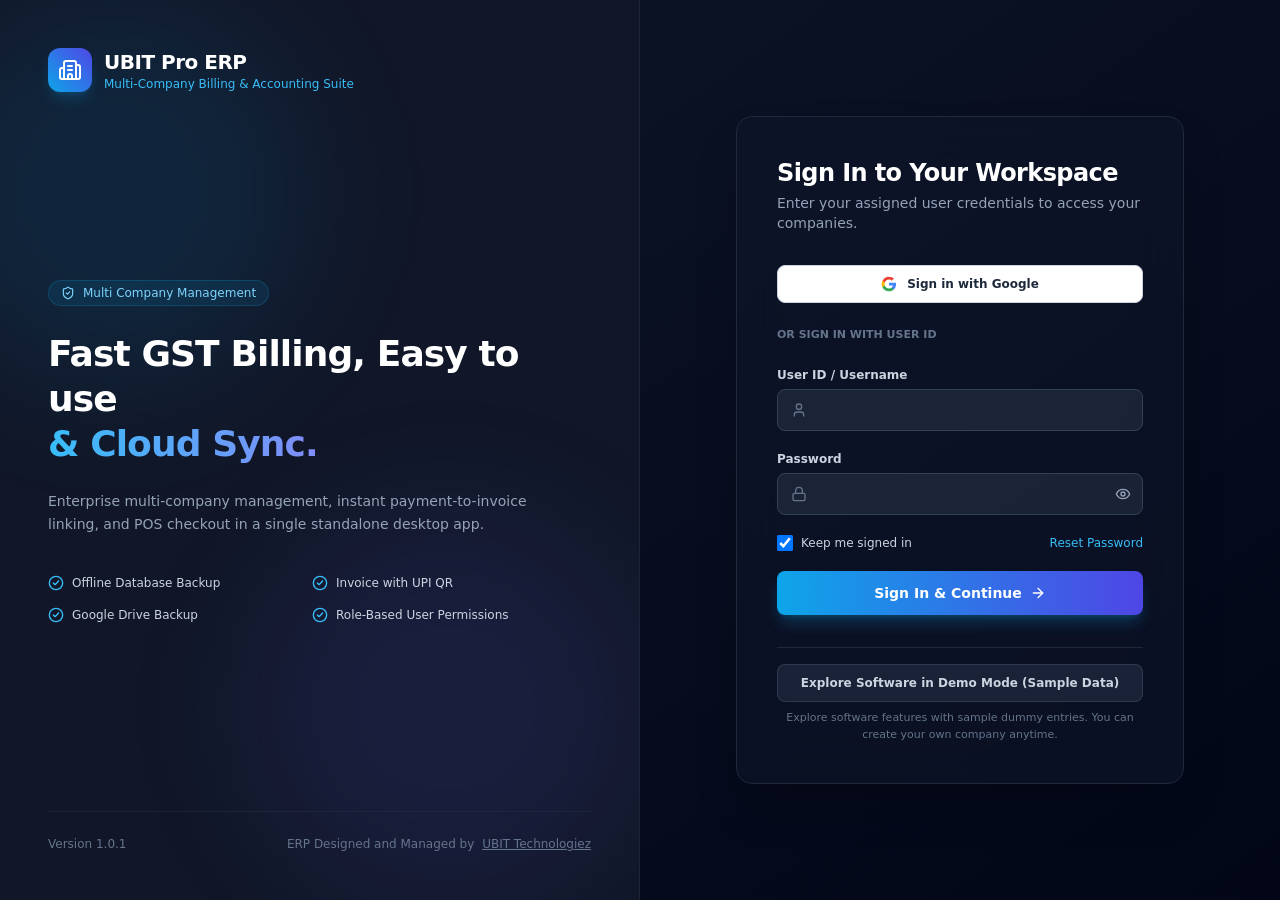
==== commit 6fcf918a: "Add files via upload" ====
--- a/index.html
+++ b/index.html
@@ -4,7 +4,7 @@
     <meta charset="UTF-8" />
     <link rel="icon" type="image/svg+xml" href="/logo.svg" />
     <meta name="viewport" content="width=1280, initial-scale=0.35, minimum-scale=0.25, maximum-scale=3.0, user-scalable=yes" />
-    <title>UBIT ERP GST Billing Software</title>
+    <title>UBIT Pro ERP</title>
     <!-- Inter font -->
     <link rel="preconnect" href="https://fonts.googleapis.com">
     <link rel="preconnect" href="https://fonts.gstatic.com" crossorigin>
@@ -33,7 +33,7 @@
                 root.className = 'min-h-screen flex items-center justify-center p-6 bg-slate-900 text-slate-100 font-sans';
                 root.innerHTML = '<div class="local-bridge-card" style="max-width:560px;background:#1e293b;border:1px solid #334155;border-radius:18px;padding:36px;box-shadow:0 25px 50px -12px rgba(0,0,0,0.6);text-align:center;">' +
                   '<div style="font-size:46px;margin-bottom:12px;">🏢</div>' +
-                  '<h2 style="font-size:22px;font-weight:800;color:#38bdf8;margin:0 0 8px 0;letter-spacing:-0.5px;">UBIT ERP GST Billing Software</h2>' +
+                  '<h2 style="font-size:22px;font-weight:800;color:#38bdf8;margin:0 0 8px 0;letter-spacing:-0.5px;">UBIT Pro ERP</h2>' +
                   '<p style="font-size:13px;color:#94a3b8;line-height:1.6;margin-bottom:20px;">' +
                   'When opened as a direct file (<code>file:///</code>), browser security prevents loading local web modules.' +
                   '</p>' +
